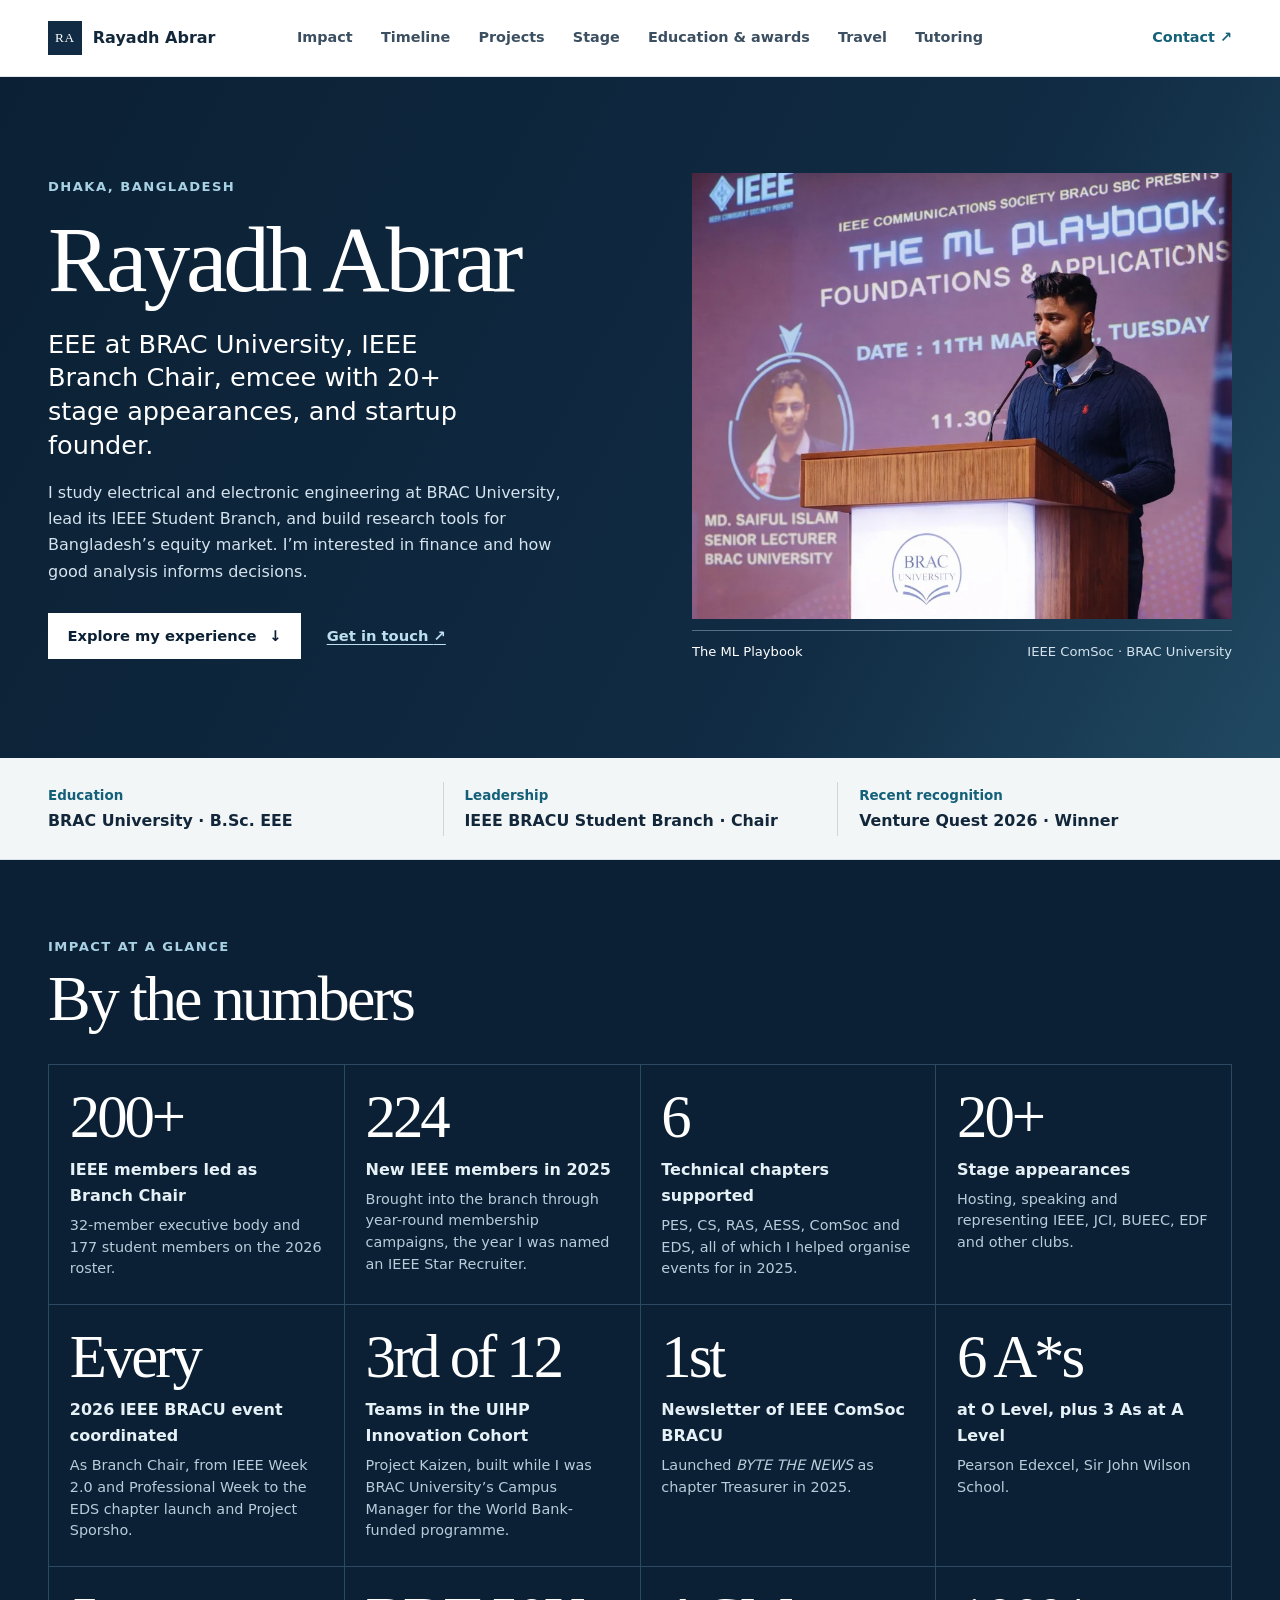
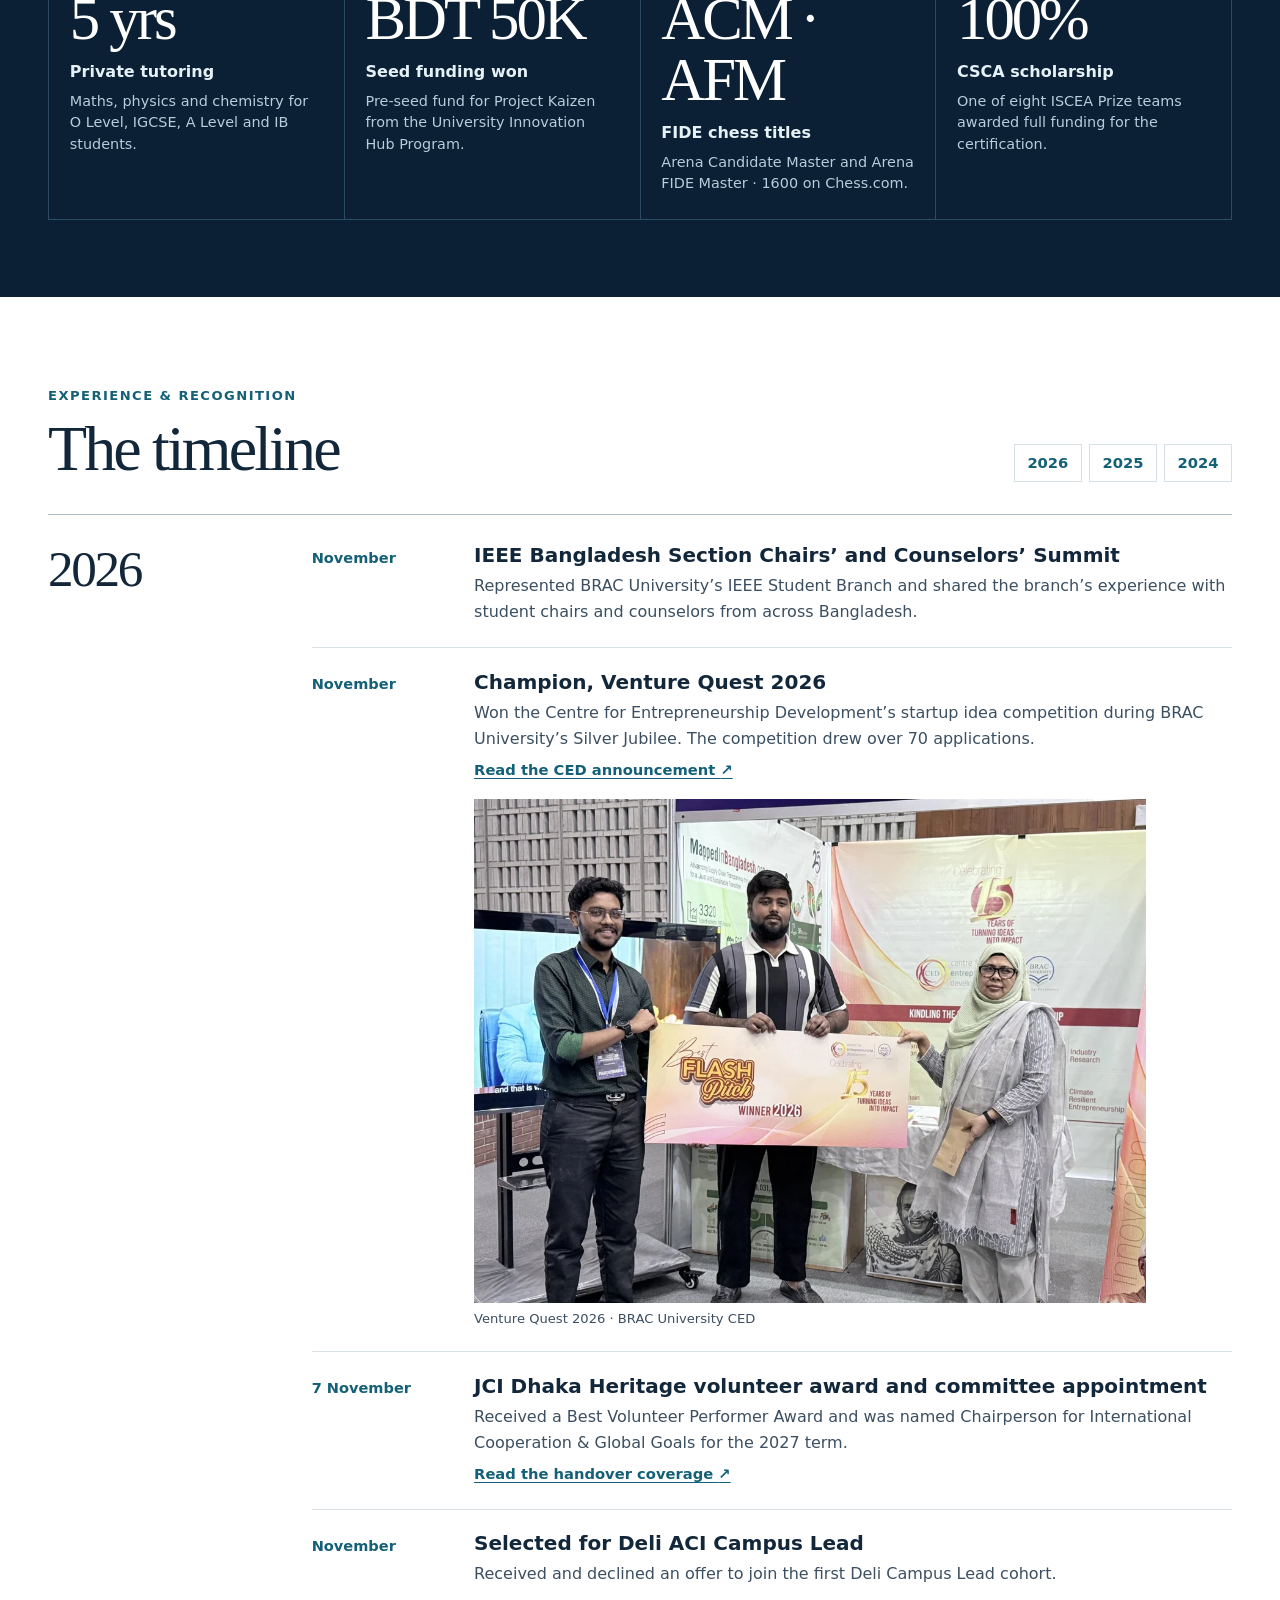
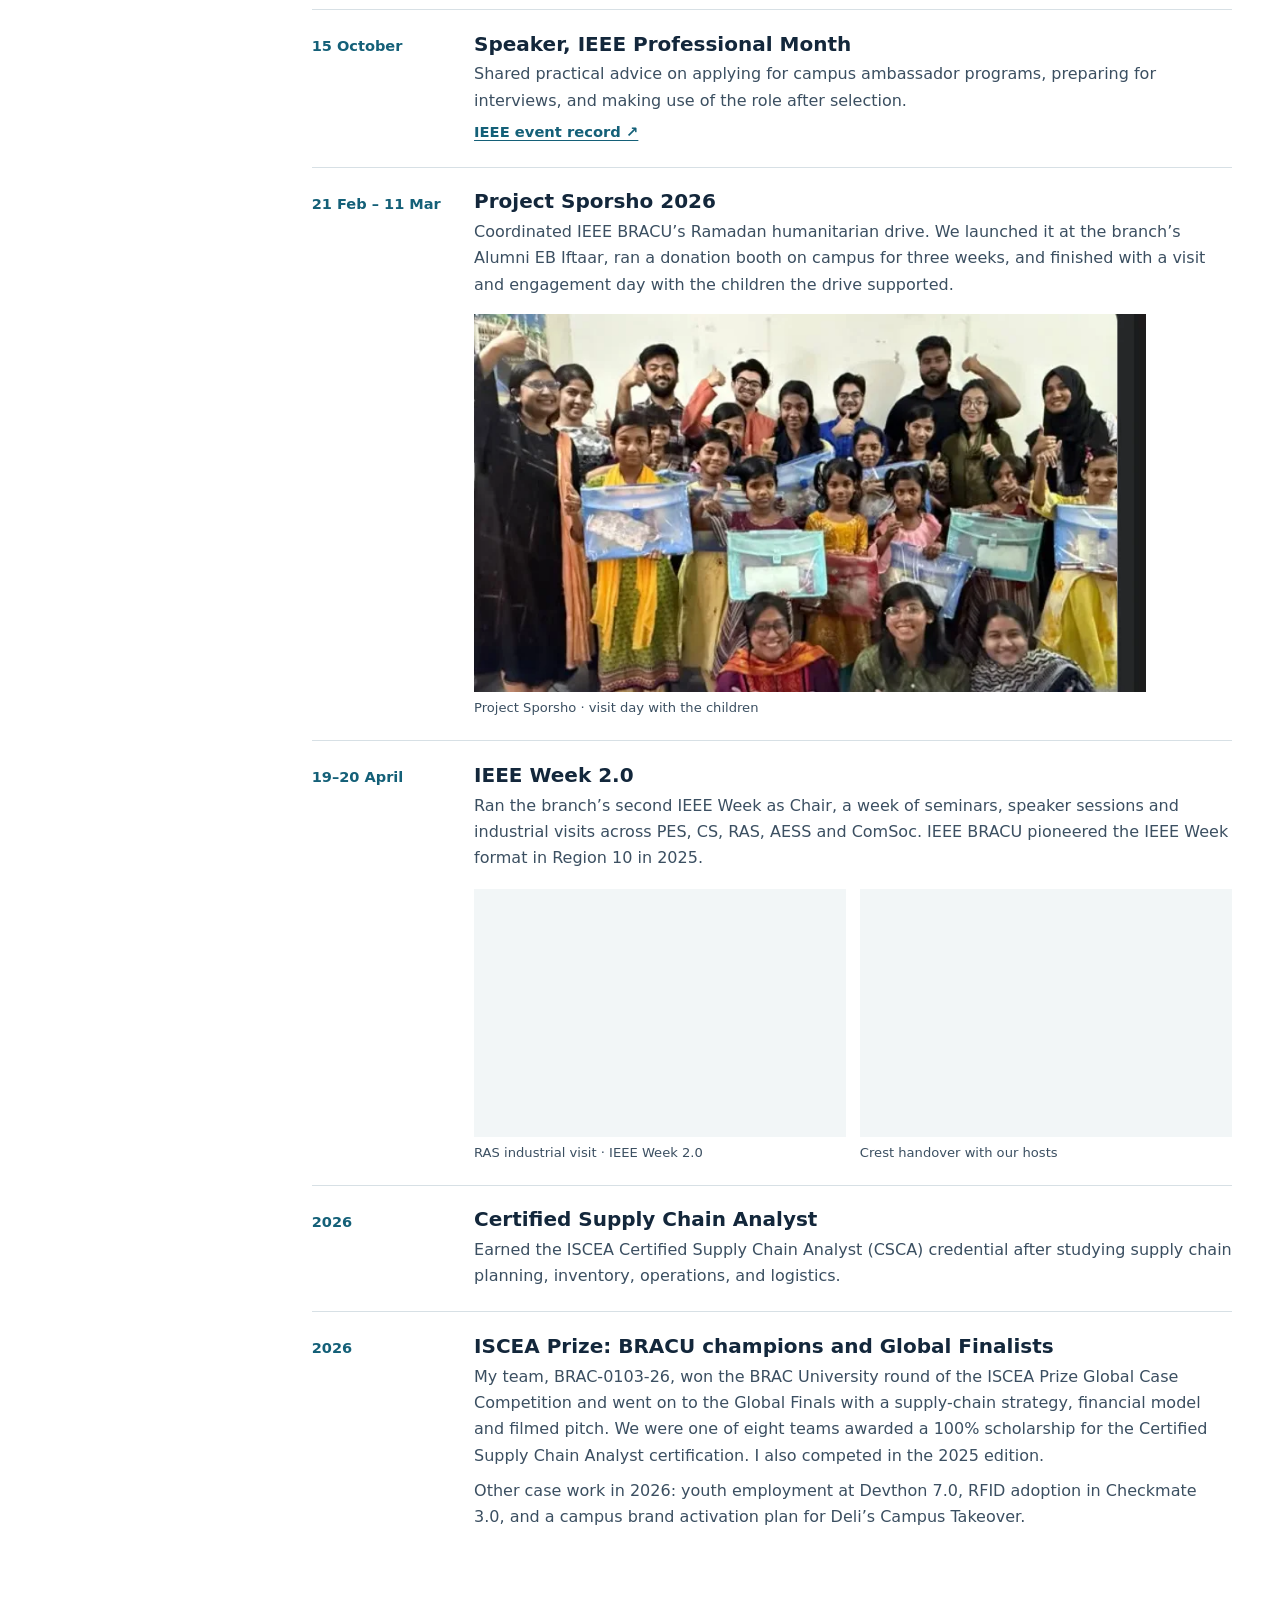
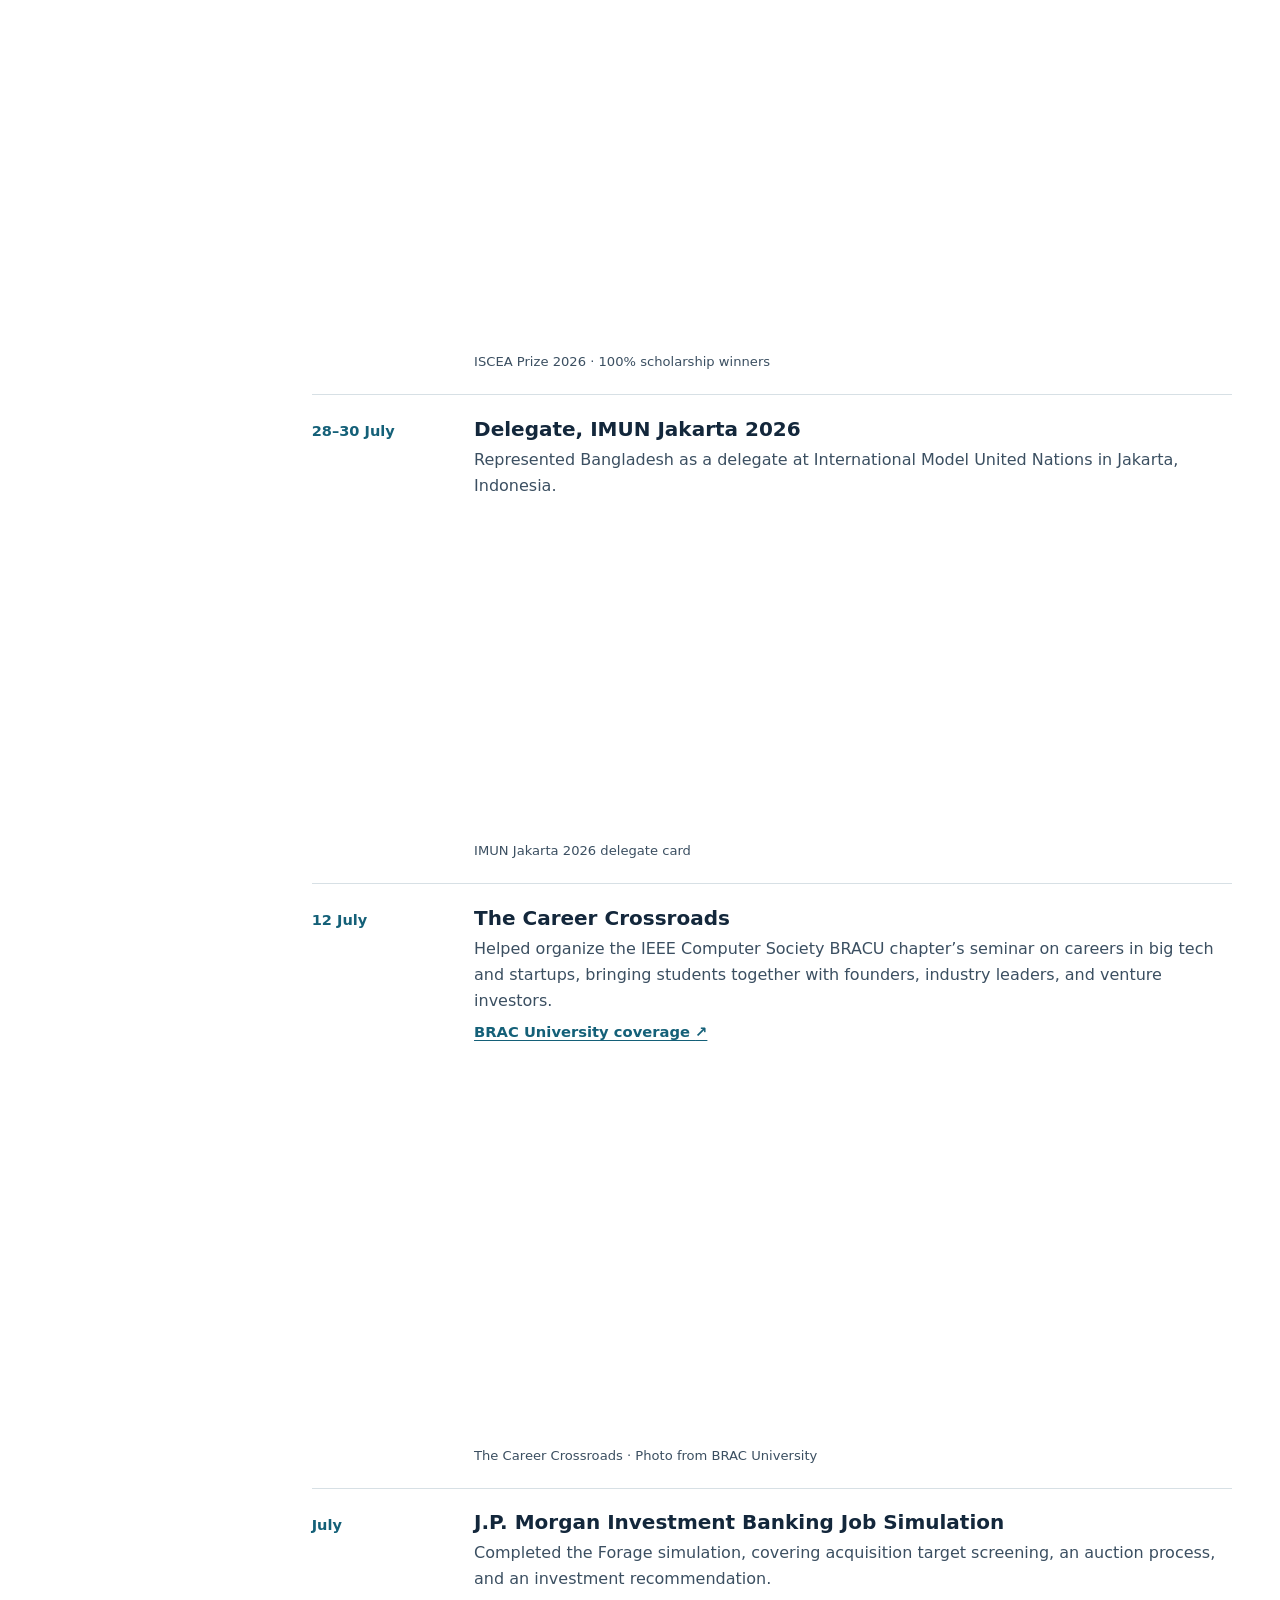
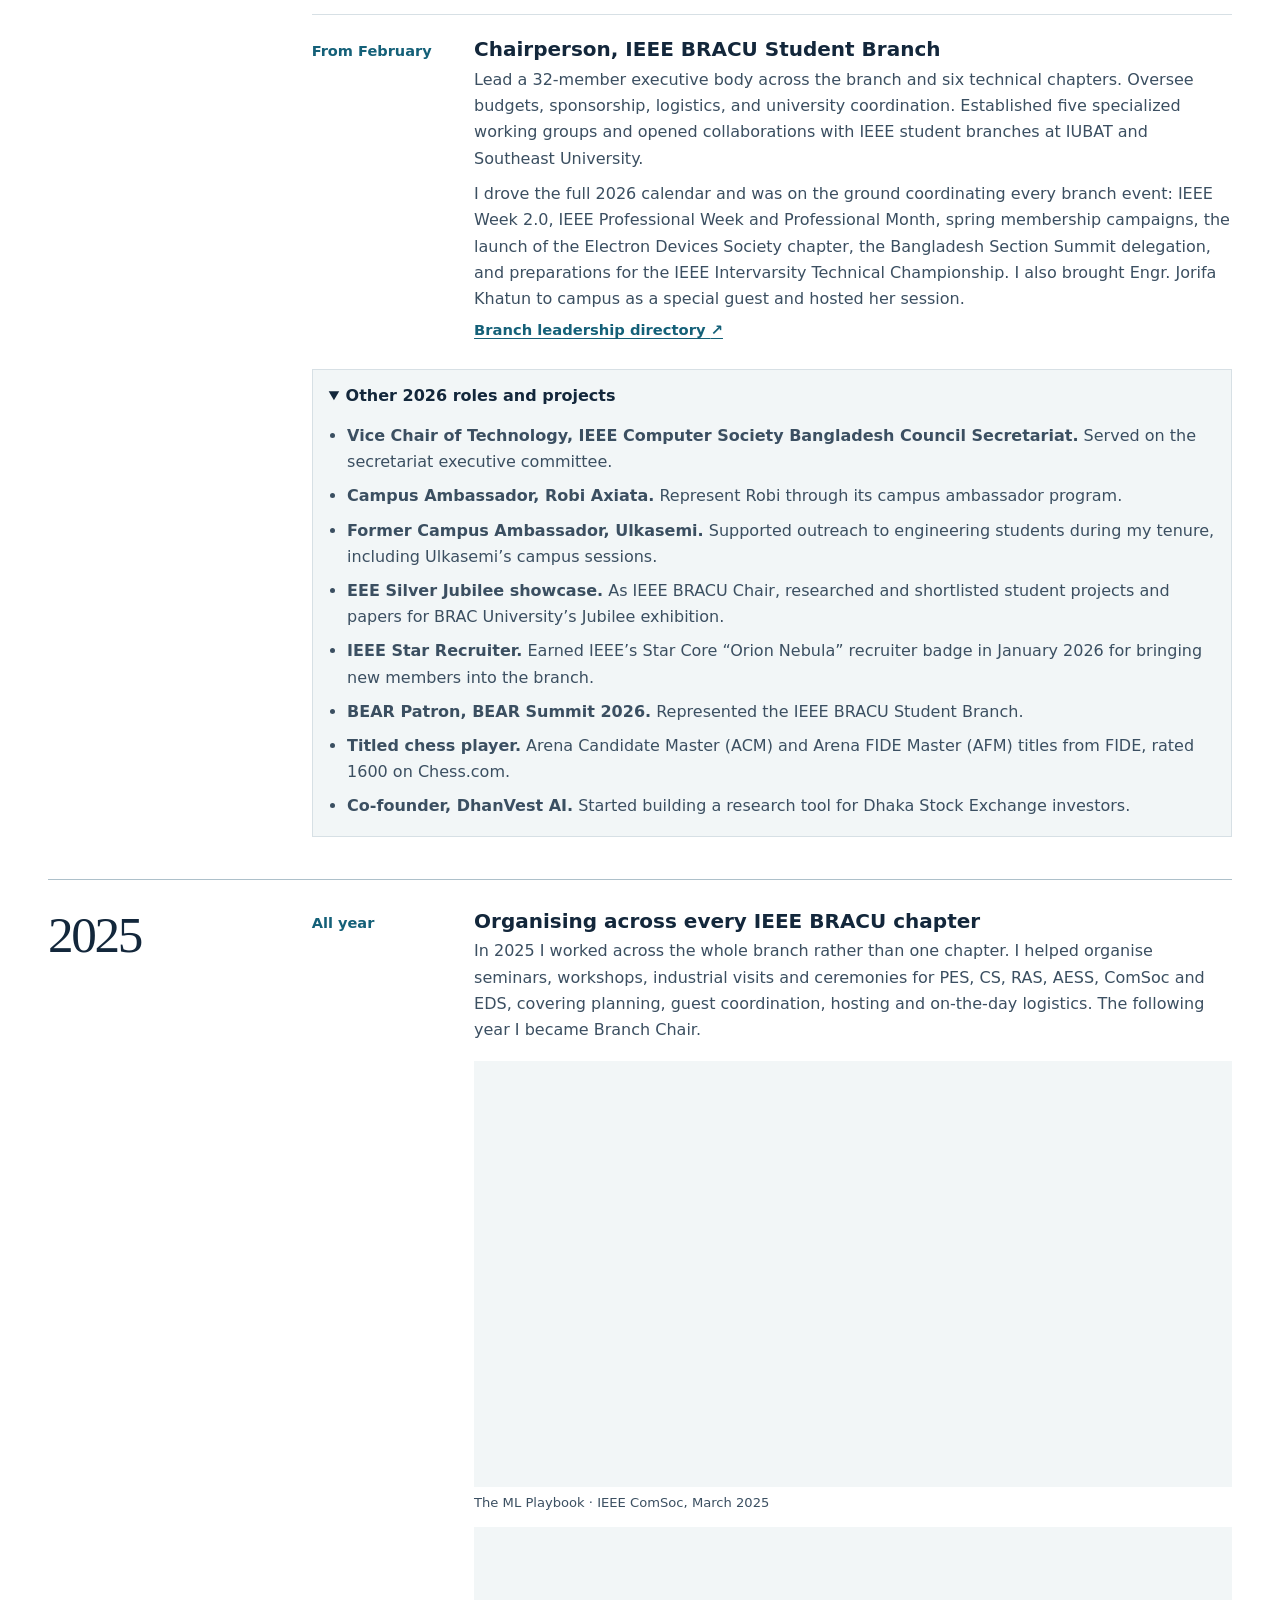
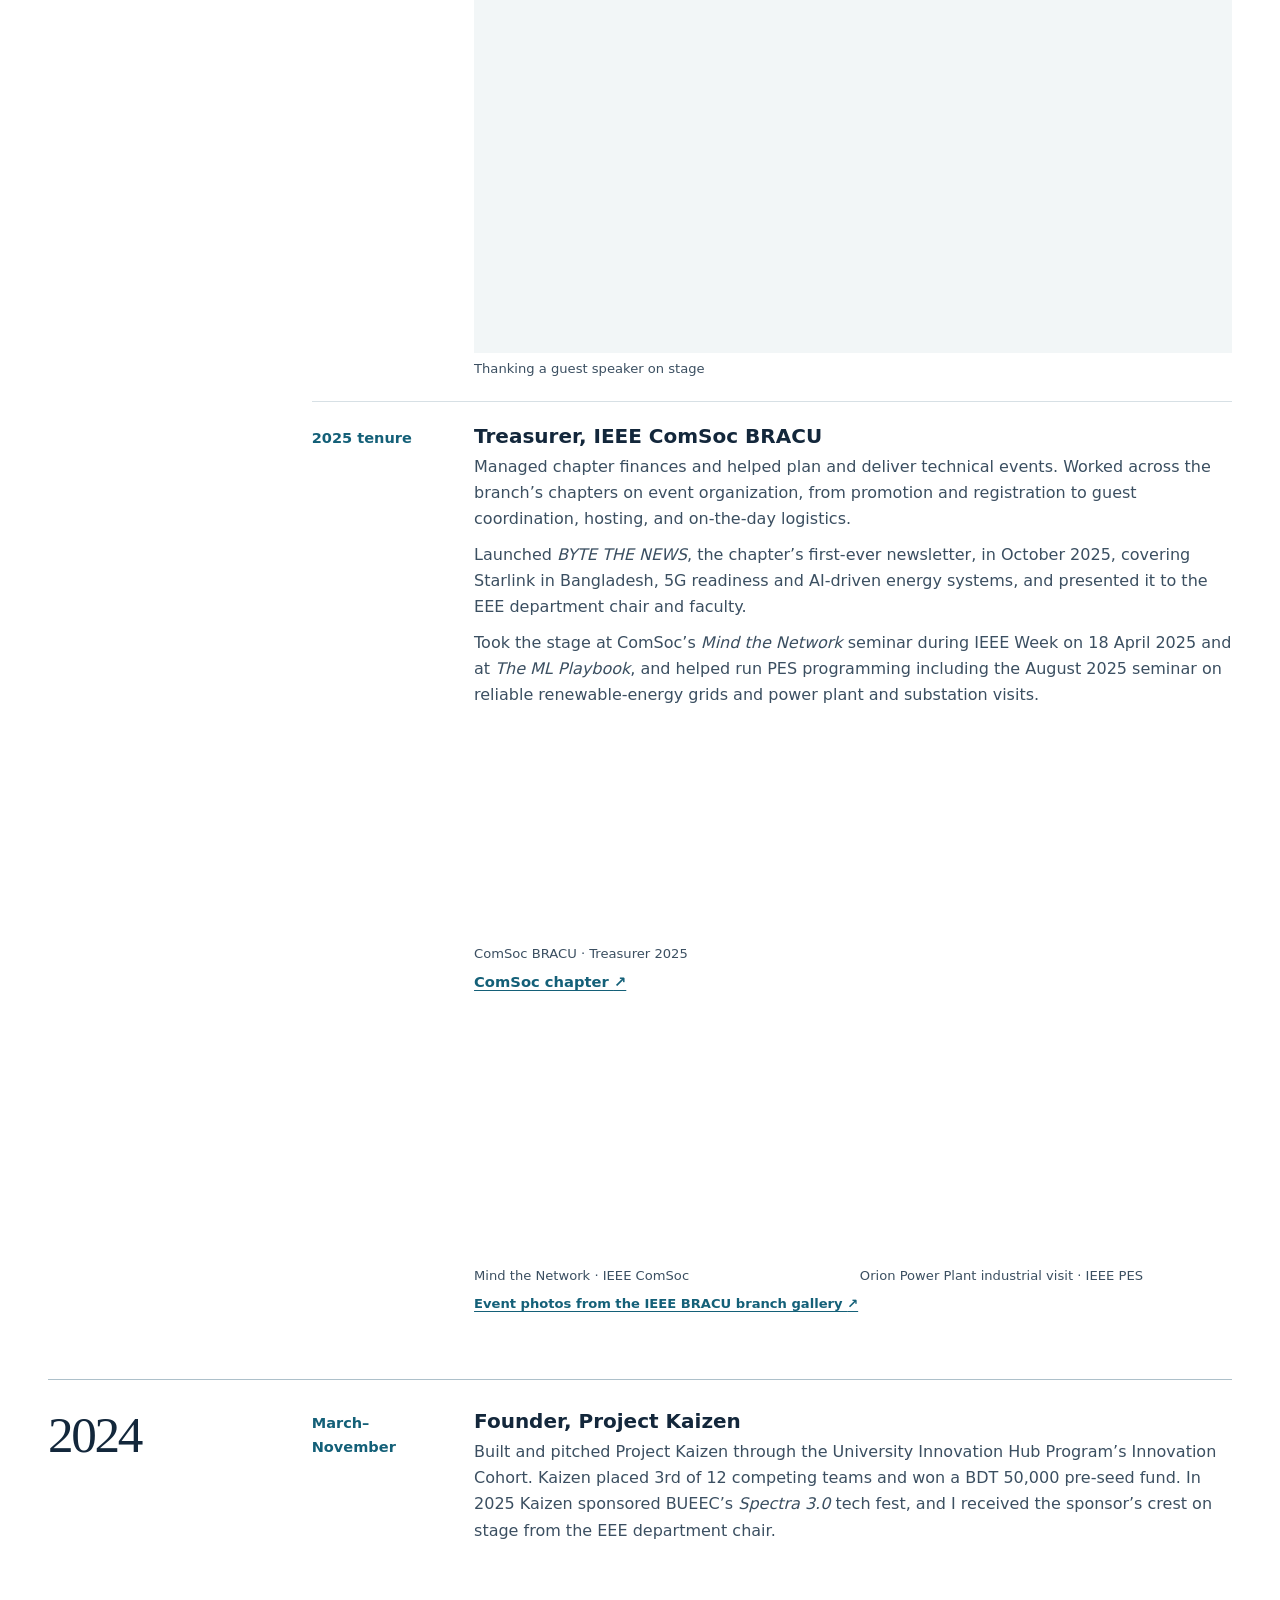
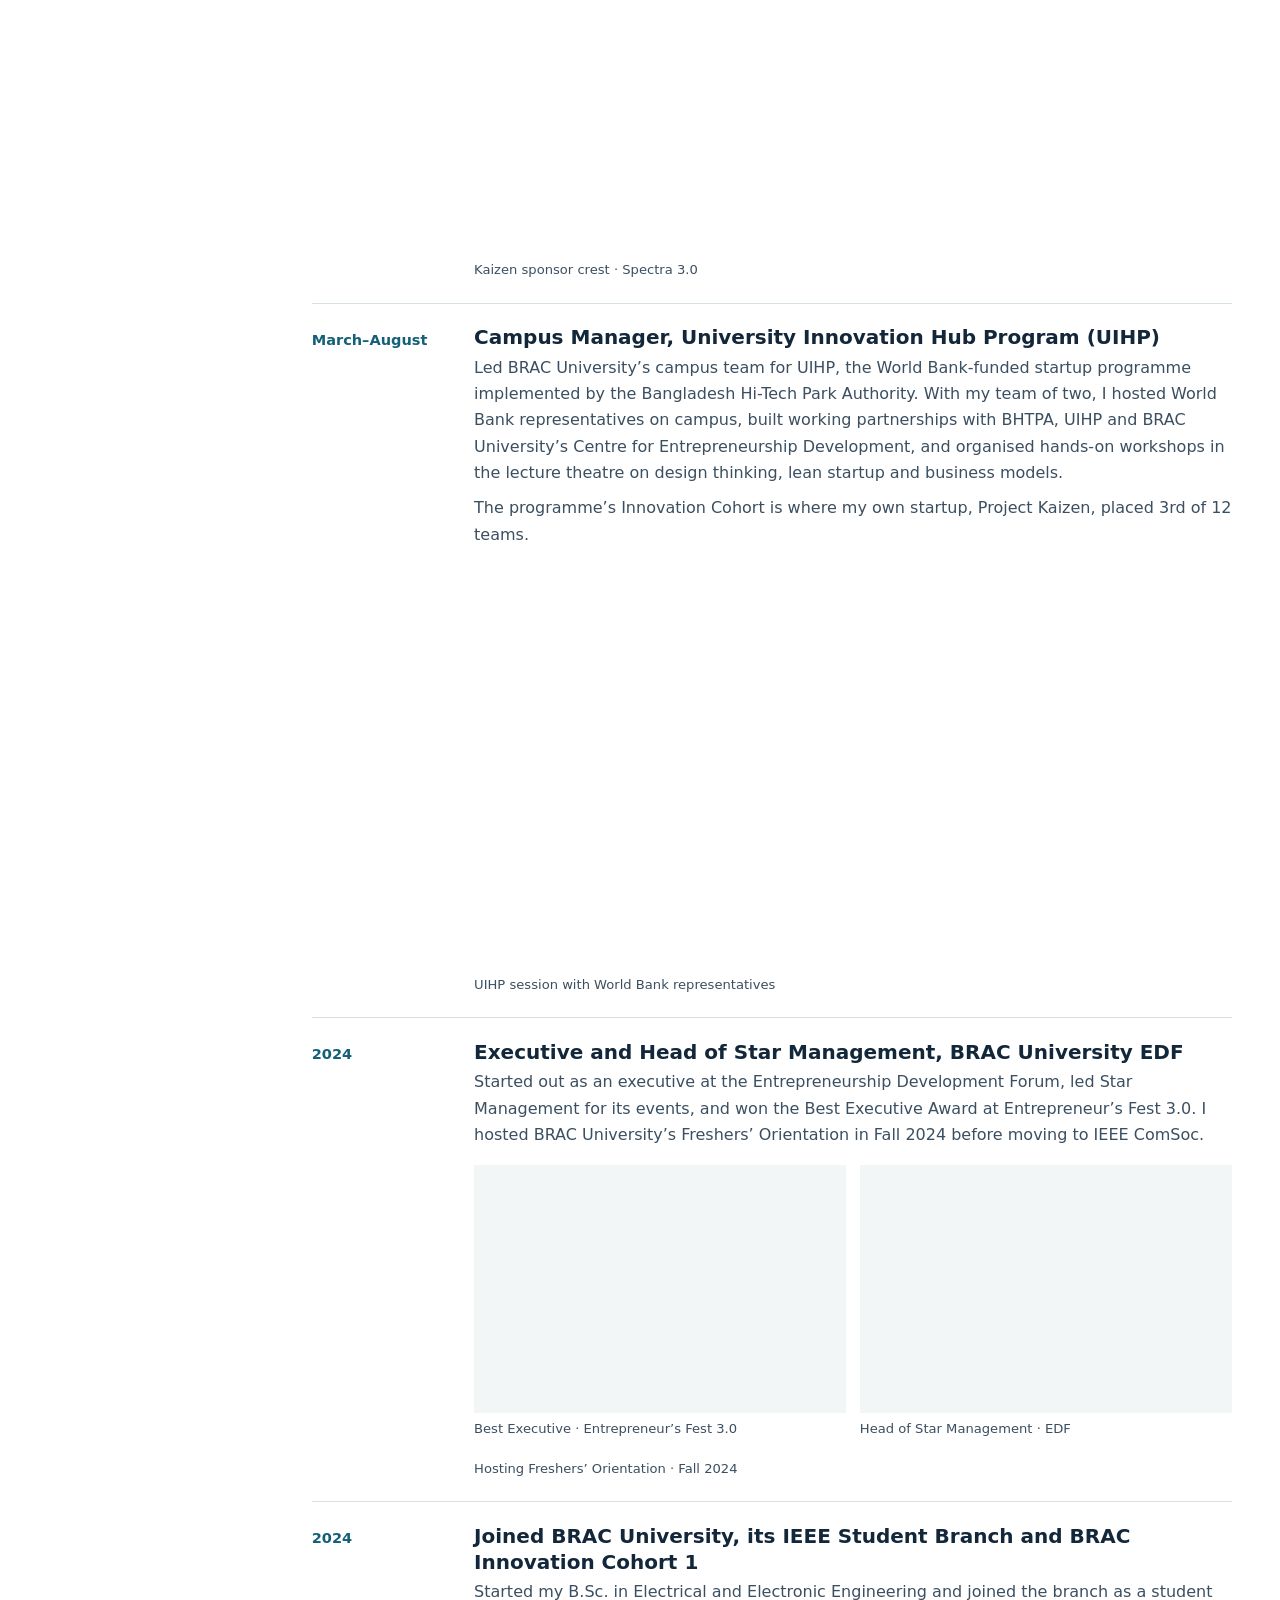
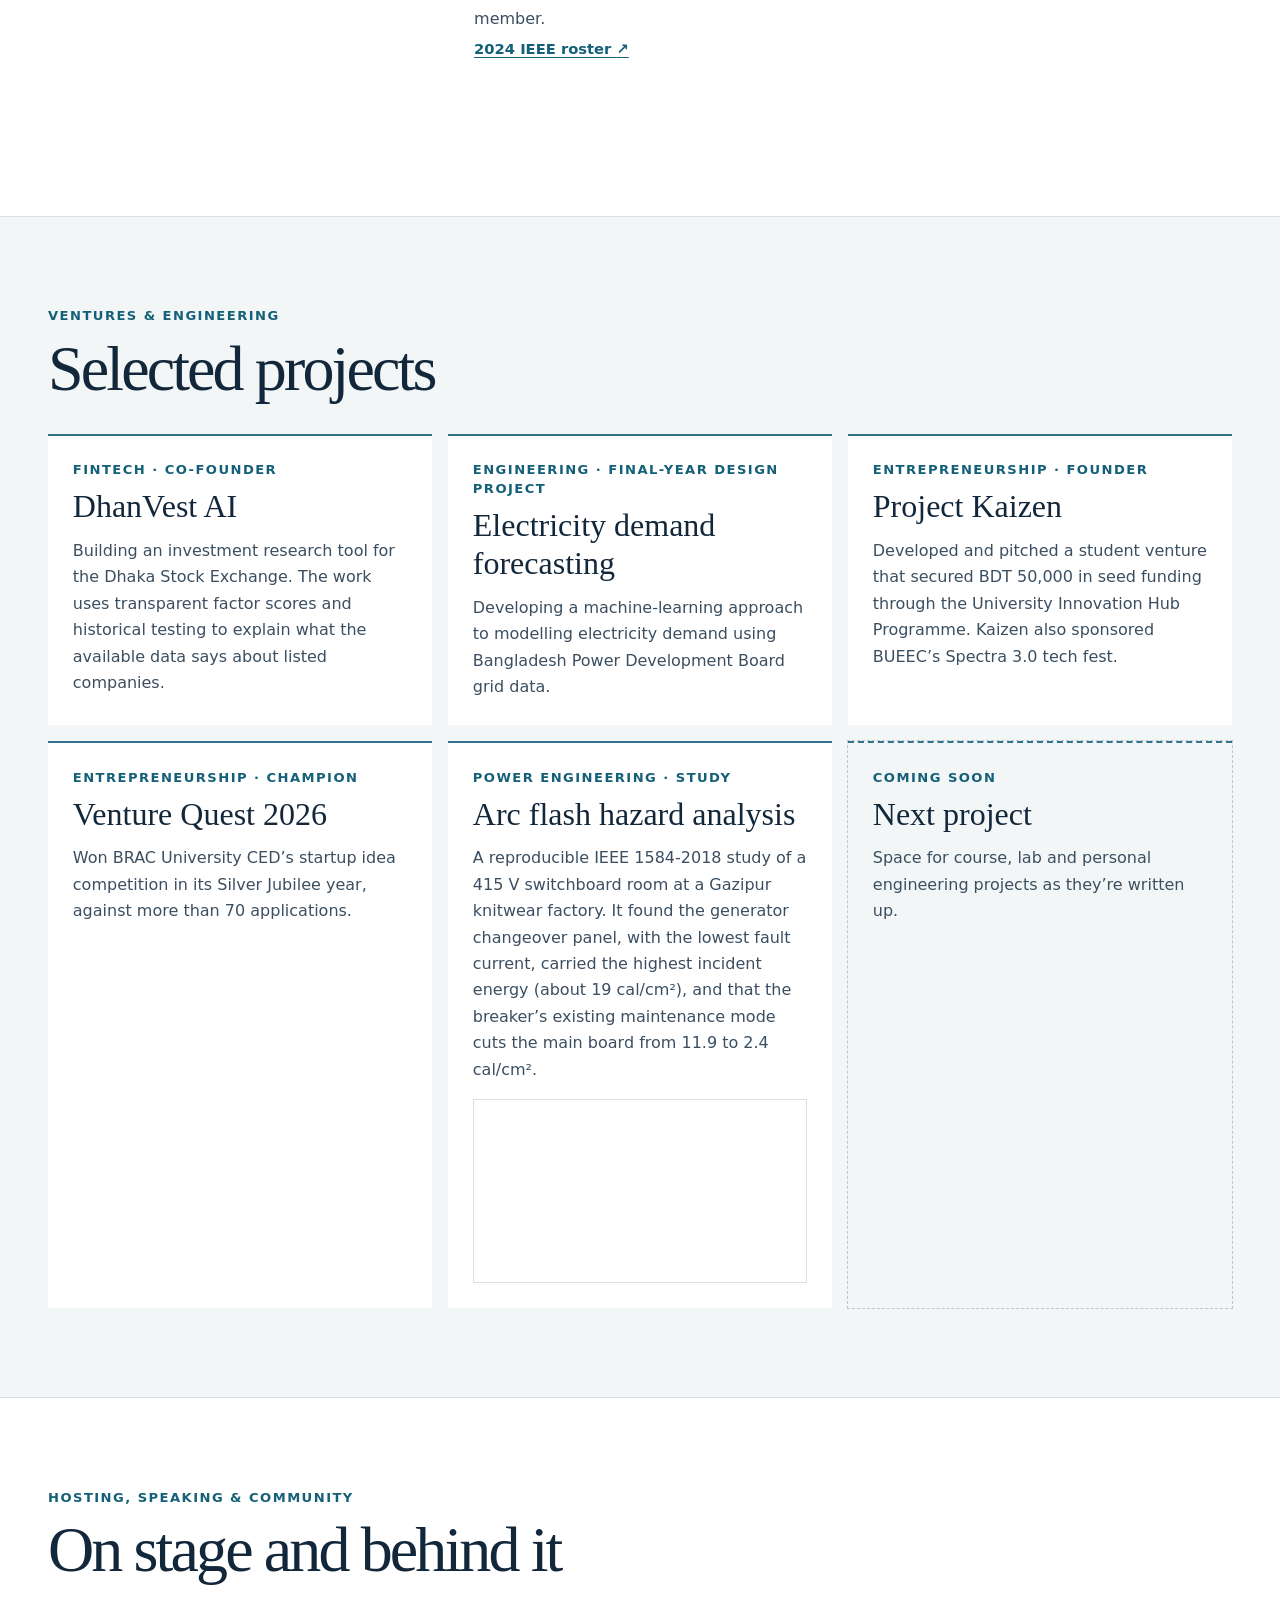
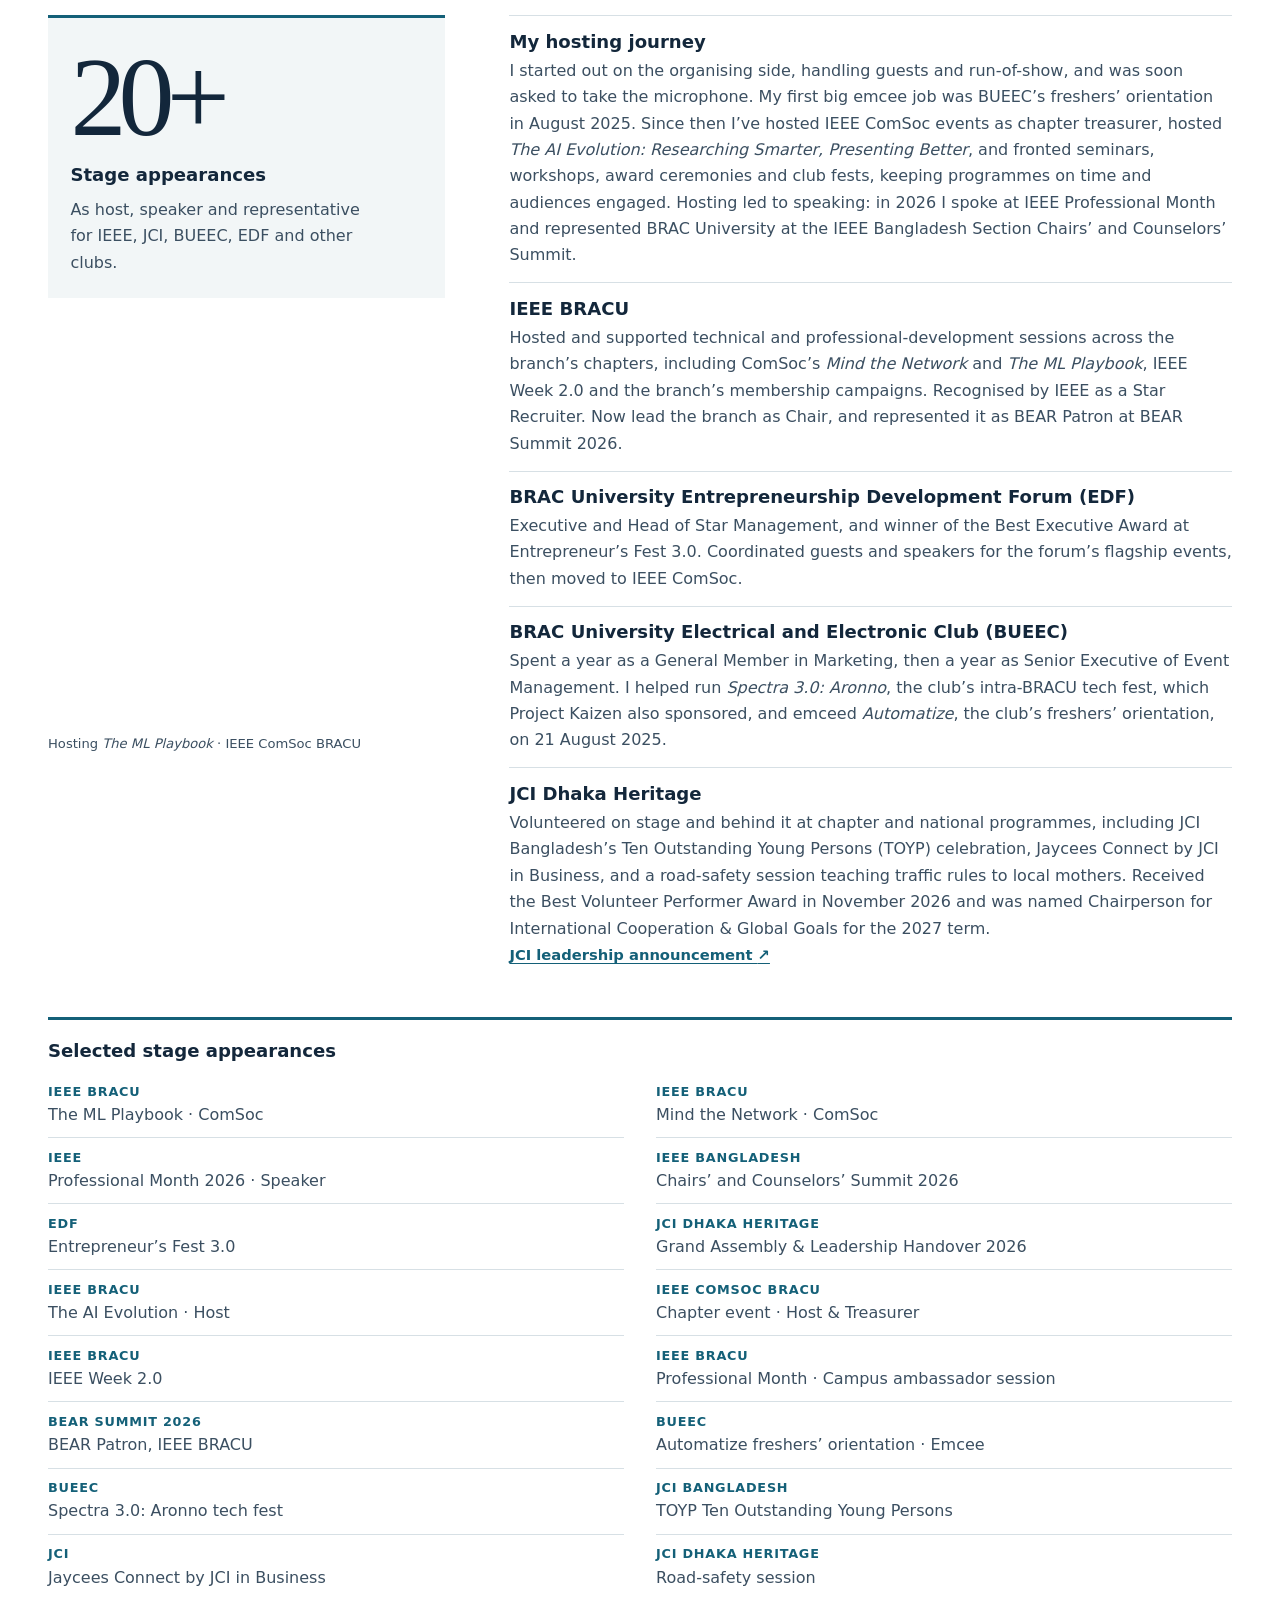
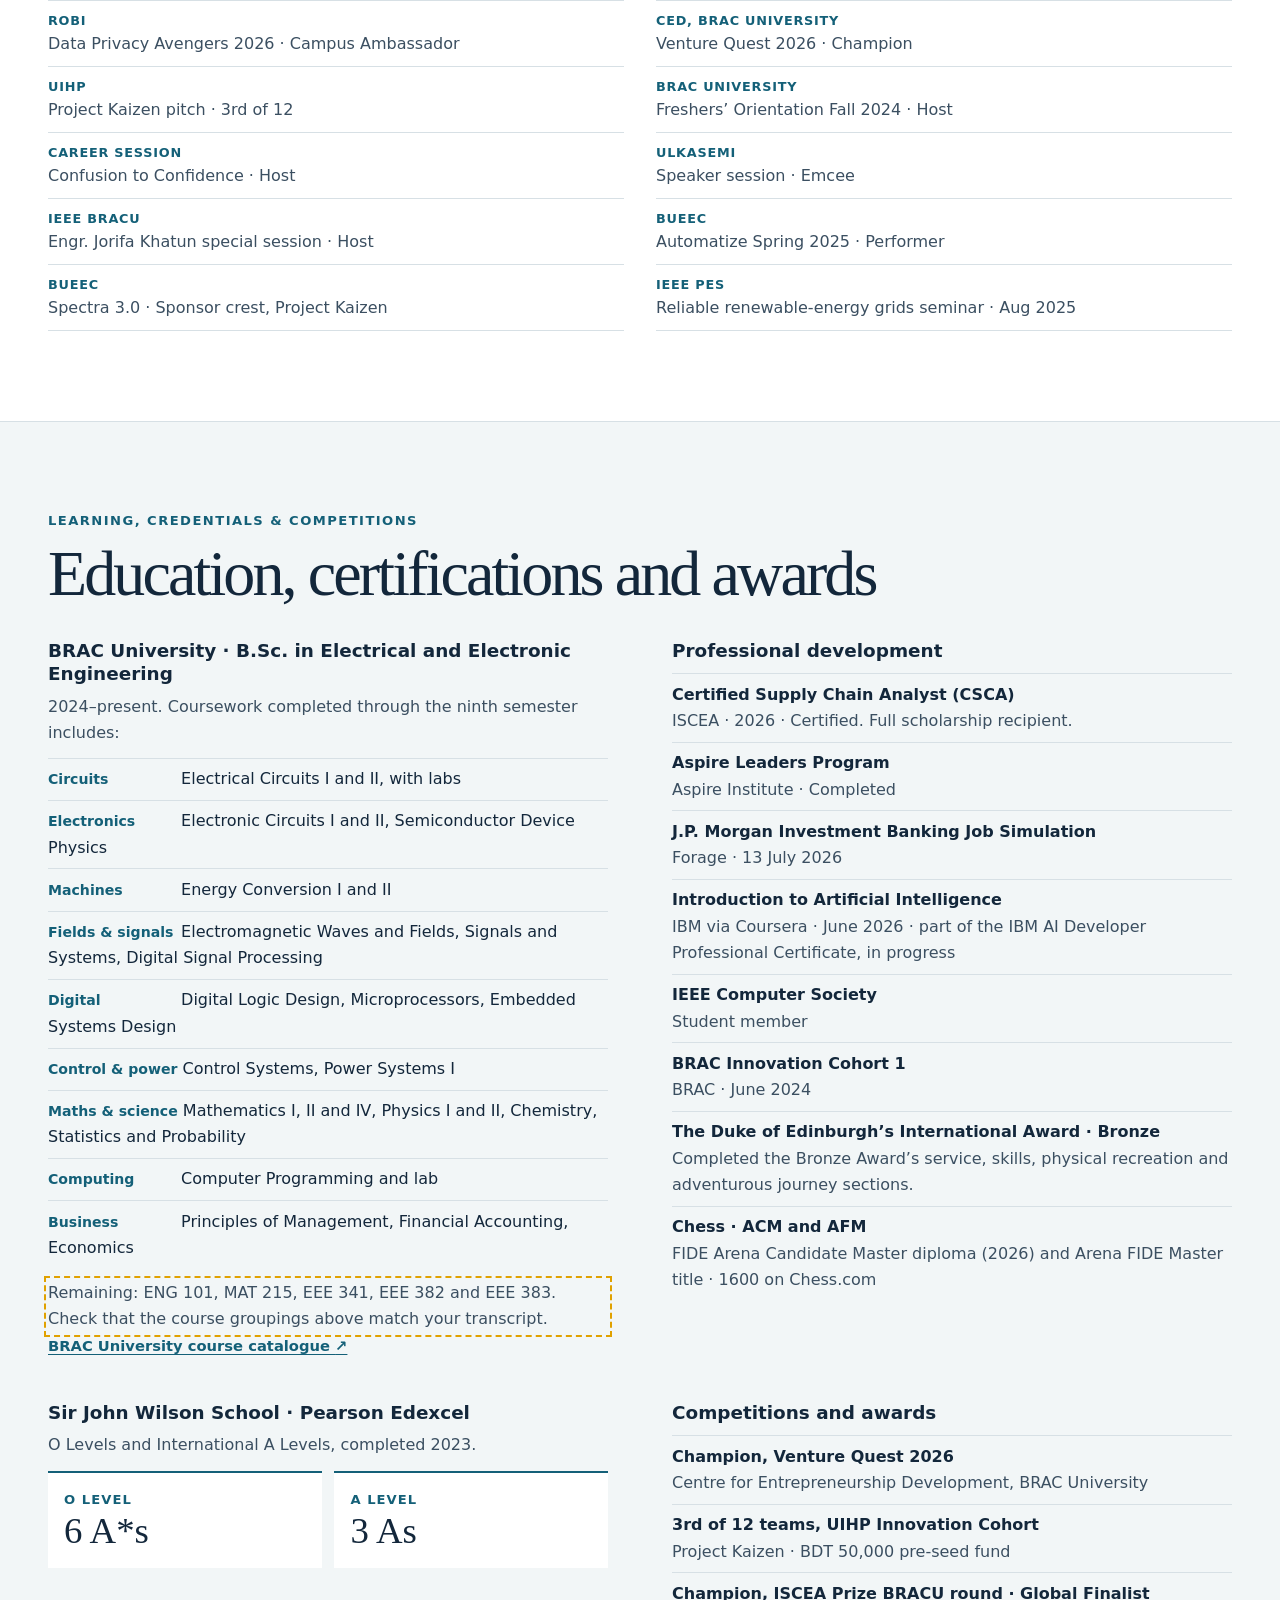
==== index.html @ 912c9817 "Add UIHP, Kaizen, EDF, ComSoc treasurer, Sporsho, hosting, music and sport Co-Authored-By: Claude Op" ====
<!doctype html>
<html lang="en">
<head>
  <meta charset="utf-8">
  <meta http-equiv="Content-Security-Policy" content="default-src 'none'; base-uri 'none'; style-src 'self'; img-src 'self'; form-action 'none'">
  <meta name="referrer" content="no-referrer">
  <meta name="viewport" content="width=device-width, initial-scale=1">
  <title>Rayadh Abrar | IEEE BRACU Chair, Engineering &amp; Fintech</title>
  <meta name="description" content="Rayadh Abrar's professional profile and activity timeline. IEEE BRAC University Student Branch, DhanVest AI, campus leadership, public speaking and tutoring.">
  <meta property="og:type" content="website">
  <meta property="og:title" content="Rayadh Abrar | Leadership, Ventures &amp; Engineering">
  <meta property="og:description" content="Engineering at BRAC University, student leadership, and ventures in Bangladesh.">
  <meta property="og:image" content="https://rayadh-abrar1.github.io/rayadhabrar/assets/rayadh-abrar.webp">
  <meta property="og:url" content="https://rayadh-abrar1.github.io/rayadhabrar/">
  <link rel="canonical" href="https://rayadh-abrar1.github.io/rayadhabrar/">
  <link rel="icon" href="assets/monogram.svg" type="image/svg+xml">
  <link rel="stylesheet" href="style.css">
</head>
<body itemscope itemtype="https://schema.org/ProfilePage">
  <a class="skip" href="#main">Skip to content</a>
  <header class="site-header">
    <div class="wrap header-layout">
      <a class="brand" href="./"><span class="monogram" aria-hidden="true">RA</span><span>Rayadh Abrar</span></a>
      <nav aria-label="Main navigation">
        <a href="#numbers">Impact</a>
        <a href="#experience">Timeline</a>
        <a href="#research">Projects</a>
        <a href="#speaking">Stage</a>
        <a href="#education">Education &amp; awards</a>
        <a href="#travel">Travel</a>
        <a href="tuitions.html">Tutoring</a>
      </nav>
      <a class="header-contact" href="#contact">Contact <span aria-hidden="true">↗</span></a>
    </div>
  </header>

  <main id="main">
    <section class="hero" id="about" aria-labelledby="profile-title" itemprop="mainEntity" itemscope itemtype="https://schema.org/Person">
      <link itemprop="url" href="https://rayadh-abrar1.github.io/rayadhabrar/">
      <link itemprop="sameAs" href="https://github.com/rayadh-abrar1">
      <link itemprop="sameAs" href="https://www.facebook.com/rayadh.abrar">
      <link itemprop="sameAs" href="https://www.instagram.com/rayadh_abrar/">
      <div class="wrap hero-layout">
        <div class="hero-copy">
          <p class="eyebrow hero-location">Dhaka, Bangladesh</p>
          <h1 id="profile-title" itemprop="name">Rayadh Abrar</h1>
          <p class="hero-subtitle">EEE at BRAC University, IEEE Branch Chair, emcee with 20+ stage appearances, and startup founder.</p>
          <p class="hero-bio" itemprop="description">I study electrical and electronic engineering at BRAC University, lead its IEEE Student Branch, and build research tools for Bangladesh’s equity market. I’m interested in finance and how good analysis informs decisions.</p>
          <div class="actions">
            <a class="button button-light" href="#experience">Explore my experience <span aria-hidden="true">↓</span></a>
            <a class="text-link on-dark" href="mailto:rayadhabrar@g.bracu.ac.bd">Get in touch <span aria-hidden="true">↗</span></a>
          </div>
        </div>
        <figure class="hero-figure">
          <img src="assets/rayadh-abrar.webp" width="1100" height="733" alt="Rayadh Abrar speaking at a BRAC University IEEE Communications Society event" fetchpriority="high" itemprop="image">
          <figcaption><span>The ML Playbook</span><span>IEEE ComSoc · BRAC University</span></figcaption>
        </figure>
      </div>
    </section>

    <div class="profile-strip">
      <div class="wrap profile-facts">
        <div><span>Education</span><strong>BRAC University · B.Sc. EEE</strong></div>
        <div><span>Leadership</span><strong>IEEE BRACU Student Branch · Chair</strong></div>
        <div><span>Recent recognition</span><strong>Venture Quest 2026 · Winner</strong></div>
      </div>
    </div>

    <section class="stats-section" id="numbers" aria-labelledby="numbers-title">
      <div class="wrap">
        <div class="section-heading"><div><p class="eyebrow">Impact at a glance</p><h2 id="numbers-title">By the numbers</h2></div></div>
        <ul class="stat-grid">
          <li><strong>200+</strong><span>IEEE members led as Branch Chair</span><p>32-member executive body and 177 student members on the 2026 roster.</p></li>
          <li><strong>224</strong><span>New IEEE members in 2025</span><p>Brought into the branch through year-round membership campaigns, the year I was named an IEEE Star Recruiter.</p></li>
          <li><strong>6</strong><span>Technical chapters supported</span><p>PES, CS, RAS, AESS, ComSoc and EDS, all of which I helped organise events for in 2025.</p></li>
          <li><strong>20+</strong><span>Stage appearances</span><p>Hosting, speaking and representing IEEE, JCI, BUEEC, EDF and other clubs.</p></li>
          <li><strong>Every</strong><span>2026 IEEE BRACU event coordinated</span><p>As Branch Chair, from IEEE Week 2.0 and Professional Week to the EDS chapter launch and Project Sporsho.</p></li>
          <li><strong>3rd of 12</strong><span>Teams in the UIHP Innovation Cohort</span><p>Project Kaizen, built while I was BRAC University’s Campus Manager for the World Bank-funded programme.</p></li>
          <li><strong>1st</strong><span>Newsletter of IEEE ComSoc BRACU</span><p>Launched <em>BYTE THE NEWS</em> as chapter Treasurer in 2025.</p></li>
          <li><strong>6 A*s</strong><span>at O Level, plus 3 As at A Level</span><p>Pearson Edexcel, Sir John Wilson School.</p></li>
          <li><strong>5 yrs</strong><span>Private tutoring</span><p>Maths, physics and chemistry for O Level, IGCSE, A Level and IB students.</p></li>
          <li><strong>BDT 50K</strong><span>Seed funding won</span><p>Pre-seed fund for Project Kaizen from the University Innovation Hub Program.</p></li>
          <li><strong>ACM · AFM</strong><span>FIDE chess titles</span><p>Arena Candidate Master and Arena FIDE Master · 1600 on Chess.com.</p></li>
          <li><strong>100%</strong><span>CSCA scholarship</span><p>One of eight ISCEA Prize teams awarded full funding for the certification.</p></li>
        </ul>
      </div>
    </section>

    <section class="section wrap" id="experience" aria-labelledby="timeline-title">
      <div class="section-heading">
        <div><p class="eyebrow">Experience &amp; recognition</p><h2 id="timeline-title">The timeline</h2></div>
        <nav class="year-nav" aria-label="Jump to a year"><a href="#year-2026">2026</a><a href="#year-2025">2025</a><a href="#year-2024">2024</a></nav>
      </div>
      <section class="year" id="year-2026" aria-labelledby="label-2026">
        <h3 class="year-label" id="label-2026">2026</h3>
        <div class="entries">
          <article class="entry">
            <p class="date"><time datetime="2026-11">November</time></p>
            <div>
              <h4>IEEE Bangladesh Section Chairs’ and Counselors’ Summit</h4>
              <p>Represented BRAC University’s IEEE Student Branch and shared the branch’s experience with student chairs and counselors from across Bangladesh.</p>
            </div>
          </article>
          <article class="entry">
            <p class="date"><time datetime="2026-11">November</time></p>
            <div>
              <h4>Champion, Venture Quest 2026</h4>
              <p>Won the Centre for Entrepreneurship Development’s startup idea competition during BRAC University’s Silver Jubilee. The competition drew over 70 applications.</p>
              <a class="text-link" href="https://bd.linkedin.com/in/alarnish#:~:text=Venture%20Quest%202026">Read the CED announcement <span aria-hidden="true">↗</span></a>
              <figure class="event-photo"><img src="assets/venture-quest.webp" width="1100" height="825" loading="lazy" alt="Venture Quest 2026 at BRAC University"><figcaption>Venture Quest 2026 · BRAC University CED</figcaption></figure>
            </div>
          </article>
          <article class="entry">
            <p class="date"><time datetime="2026-11-07">7 November</time></p>
            <div>
              <h4>JCI Dhaka Heritage volunteer award and committee appointment</h4>
              <p>Received a Best Volunteer Performer Award and was named Chairperson for International Cooperation &amp; Global Goals for the 2027 term.</p>
              <a class="text-link" href="https://desimediapoint.com/public/article/1066/jci-dhaka-heritage-holds-grand-assembly-and-leadership-chain-handover-ceremony-2026-1795687017">Read the handover coverage <span aria-hidden="true">↗</span></a>
            </div>
          </article>
          <article class="entry">
            <p class="date"><time datetime="2026-11">November</time></p>
            <div>
              <h4>Selected for Deli ACI Campus Lead</h4>
              <p>Received and declined an offer to join the first Deli Campus Lead cohort.</p>
            </div>
          </article>
          <article class="entry">
            <p class="date"><time datetime="2026-10-15">15 October</time></p>
            <div>
              <h4>Speaker, IEEE Professional Month</h4>
              <p>Shared practical advice on applying for campus ambassador programs, preparing for interviews, and making use of the role after selection.</p>
              <a class="text-link" href="https://events.vtools.ieee.org/m/587603">IEEE event record <span aria-hidden="true">↗</span></a>
            </div>
          </article>
          <article class="entry">
            <p class="date"><time datetime="2026-02-21">21 Feb – 11 Mar</time></p>
            <div>
              <h4>Project Sporsho 2026</h4>
              <p>Coordinated IEEE BRACU’s Ramadan humanitarian drive. We launched it at the branch’s Alumni EB Iftaar, ran a donation booth on campus for three weeks, and finished with a visit and engagement day with the children the drive supported.</p>
              <figure class="event-photo"><img src="assets/project-sporsho.webp" width="744" height="419" loading="lazy" alt="IEEE BRACU volunteers with children holding Project Sporsho gift packs"><figcaption>Project Sporsho · visit day with the children</figcaption></figure>
            </div>
          </article>
          <article class="entry">
            <p class="date"><time datetime="2026-04-19">19–20 April</time></p>
            <div>
              <h4>IEEE Week 2.0</h4>
              <p>Ran the branch’s second IEEE Week as Chair, a week of seminars, speaker sessions and industrial visits across PES, CS, RAS, AESS and ComSoc. IEEE BRACU pioneered the IEEE Week format in Region 10 in 2025.</p>
              <div class="photo-grid">
                <figure><img src="assets/ieee-week-ras-visit.webp" width="1100" height="824" loading="lazy" alt="IEEE RAS BRACU group at the IEEE Week 2.0 industrial visit"><figcaption>RAS industrial visit · IEEE Week 2.0</figcaption></figure>
                <figure><img src="assets/ieee-week-ras-crest.webp" width="1100" height="735" loading="lazy" alt="Crest handover with the host company during the IEEE Week 2.0 visit"><figcaption>Crest handover with our hosts</figcaption></figure>
              </div>
            </div>
          </article>
          <article class="entry">
            <p class="date">2026</p>
            <div>
              <h4>Certified Supply Chain Analyst</h4>
              <p>Earned the ISCEA Certified Supply Chain Analyst (CSCA) credential after studying supply chain planning, inventory, operations, and logistics.</p>
            </div>
          </article>
          <article class="entry">
            <p class="date">2026</p>
            <div>
              <h4>ISCEA Prize: BRACU champions and Global Finalists</h4>
              <p>My team, BRAC-0103-26, won the BRAC University round of the ISCEA Prize Global Case Competition and went on to the Global Finals with a supply-chain strategy, financial model and filmed pitch. We were one of eight teams awarded a 100% scholarship for the Certified Supply Chain Analyst certification. I also competed in the 2025 edition.</p>
              <p>Other case work in 2026: youth employment at Devthon 7.0, RFID adoption in Checkmate 3.0, and a campus brand activation plan for Deli’s Campus Takeover.</p>
              <figure class="event-photo small"><img src="assets/iscea-scholarship-winners.webp" width="900" height="1124" loading="lazy" alt="ISCEA Prize 2026 scholarship winners poster showing team BRAC-0103-26"><figcaption>ISCEA Prize 2026 · 100% scholarship winners</figcaption></figure>
            </div>
          </article>
          <article class="entry">
            <p class="date"><time datetime="2026-07-28">28–30 July</time></p>
            <div>
              <h4>Delegate, IMUN Jakarta 2026</h4>
              <p>Represented Bangladesh as a delegate at International Model United Nations in Jakarta, Indonesia.</p>
              <figure class="event-photo small"><img src="assets/imun-jakarta-2026.webp" width="800" height="800" loading="lazy" alt="IMUN Jakarta 2026 delegate card featuring Rayadh Abrar at a podium"><figcaption>IMUN Jakarta 2026 delegate card</figcaption></figure>
            </div>
          </article>
          <article class="entry">
            <p class="date"><time datetime="2026-07-12">12 July</time></p>
            <div>
              <h4>The Career Crossroads</h4>
              <p>Helped organize the IEEE Computer Society BRACU chapter’s seminar on careers in big tech and startups, bringing students together with founders, industry leaders, and venture investors.</p>
              <a class="text-link" href="https://www.bracu.ac.bd/news/brac-university-ieee-society-hosts-seminar-careers-big-tech-and-ai-startups">BRAC University coverage <span aria-hidden="true">↗</span></a>
              <figure class="event-photo">
                <img src="assets/career-crossroads.webp" width="928" height="522" loading="lazy" alt="Speakers, organisers and attendees on stage at The Career Crossroads">
                <figcaption>The Career Crossroads · Photo from BRAC University</figcaption>
              </figure>
            </div>
          </article>
          <article class="entry">
            <p class="date">July</p>
            <div>
              <h4>J.P. Morgan Investment Banking Job Simulation</h4>
              <p>Completed the Forage simulation, covering acquisition target screening, an auction process, and an investment recommendation.</p>
            </div>
          </article>
          <article class="entry">
            <p class="date">From February</p>
            <div>
              <h4>Chairperson, IEEE BRACU Student Branch</h4>
              <p>Lead a 32-member executive body across the branch and six technical chapters. Oversee budgets, sponsorship, logistics, and university coordination. Established five specialized working groups and opened collaborations with IEEE student branches at IUBAT and Southeast University.</p>
              <p>I drove the full 2026 calendar and was on the ground coordinating every branch event: IEEE Week 2.0, IEEE Professional Week and Professional Month, spring membership campaigns, the launch of the Electron Devices Society chapter, the Bangladesh Section Summit delegation, and preparations for the IEEE Intervarsity Technical Championship. I also brought Engr. Jorifa Khatun to campus as a special guest and hosted her session.</p>
              <a class="text-link" href="https://ieeebracu.com/members">Branch leadership directory <span aria-hidden="true">↗</span></a>
            </div>
          </article>
          <details class="more-entries" open>
            <summary>Other 2026 roles and projects</summary>
            <ul class="role-list">
              <li><strong>Vice Chair of Technology, IEEE Computer Society Bangladesh Council Secretariat.</strong> Served on the secretariat executive committee.</li>
              <li><strong>Campus Ambassador, Robi Axiata.</strong> Represent Robi through its campus ambassador program.</li>
              <li><strong>Former Campus Ambassador, Ulkasemi.</strong> Supported outreach to engineering students during my tenure, including Ulkasemi’s campus sessions.</li>
              <li><strong>EEE Silver Jubilee showcase.</strong> As IEEE BRACU Chair, researched and shortlisted student projects and papers for BRAC University’s Jubilee exhibition.</li>
              <li><strong>IEEE Star Recruiter.</strong> Earned IEEE’s Star Core “Orion Nebula” recruiter badge in January 2026 for bringing new members into the branch.</li>
              <li><strong>BEAR Patron, BEAR Summit 2026.</strong> Represented the IEEE BRACU Student Branch.</li>
              <li><strong>Titled chess player.</strong> Arena Candidate Master (ACM) and Arena FIDE Master (AFM) titles from FIDE, rated 1600 on Chess.com.</li>
              <li><strong>Co-founder, DhanVest AI.</strong> Started building a research tool for Dhaka Stock Exchange investors.</li>
            </ul>
          </details>
        </div>
      </section>
      <section class="year" id="year-2025" aria-labelledby="label-2025">
        <h3 class="year-label" id="label-2025">2025</h3>
        <div class="entries">
          <article class="entry">
            <p class="date">All year</p>
            <div>
              <h4>Organising across every IEEE BRACU chapter</h4>
              <p>In 2025 I worked across the whole branch rather than one chapter. I helped organise seminars, workshops, industrial visits and ceremonies for PES, CS, RAS, AESS, ComSoc and EDS, covering planning, guest coordination, hosting and on-the-day logistics. The following year I became Branch Chair.</p>
              <div class="photo-grid">
                <figure class="wide"><img src="assets/ml-playbook-group.webp" width="1100" height="826" loading="lazy" alt="A full auditorium group photo at IEEE ComSoc BRACU's The ML Playbook"><figcaption>The ML Playbook · IEEE ComSoc, March 2025</figcaption></figure>
                <figure class="wide"><img src="assets/speaker-appreciation.webp" width="1100" height="826" loading="lazy" alt="Presenting a crest to a guest speaker at an IEEE BRACU session"><figcaption>Thanking a guest speaker on stage</figcaption></figure>
              </div>
            </div>
          </article>
          <article class="entry">
            <p class="date">2025 tenure</p>
            <div>
              <h4>Treasurer, IEEE ComSoc BRACU</h4>
              <p>Managed chapter finances and helped plan and deliver technical events. Worked across the branch’s chapters on event organization, from promotion and registration to guest coordination, hosting, and on-the-day logistics.</p>
              <p>Launched <em>BYTE THE NEWS</em>, the chapter’s first-ever newsletter, in October 2025, covering Starlink in Bangladesh, 5G readiness and AI-driven energy systems, and presented it to the EEE department chair and faculty.</p>
              <p>Took the stage at ComSoc’s <em>Mind the Network</em> seminar during IEEE Week on 18 April 2025 and at <em>The ML Playbook</em>, and helped run PES programming including the August 2025 seminar on reliable renewable-energy grids and power plant and substation visits.</p>
              <figure class="event-photo small"><img src="assets/comsoc-treasurer-2025.webp" width="808" height="539" loading="lazy" alt="IEEE ComSoc BRACU announcement card naming Rayadh Abrar as Treasurer 2025"><figcaption>ComSoc BRACU · Treasurer 2025</figcaption></figure>
              <a class="text-link" href="https://ieeebracu.com/chapters/comsoc">ComSoc chapter <span aria-hidden="true">↗</span></a>
              <div class="photo-pair">
                <figure>
                  <img src="assets/mind-the-network.webp" width="1100" height="1100" loading="lazy" alt="Speakers and organizers at the Mind the Network seminar">
                  <figcaption>Mind the Network · IEEE ComSoc</figcaption>
                </figure>
                <figure>
                  <img src="assets/orion-visit.webp" width="1080" height="772" loading="lazy" alt="IEEE PES BRACU chapter group at the Orion Power Plant industrial visit">
                  <figcaption>Orion Power Plant industrial visit · IEEE PES</figcaption>
                </figure>
              </div>
              <a class="text-link image-credit" href="https://ieeebracu.com/">Event photos from the IEEE BRACU branch gallery <span aria-hidden="true">↗</span></a>
            </div>
          </article>
        </div>
      </section>
      <section class="year" id="year-2024" aria-labelledby="label-2024">
        <h3 class="year-label" id="label-2024">2024</h3>
        <div class="entries">
          <article class="entry">
            <p class="date">March–November</p>
            <div>
              <h4>Founder, Project Kaizen</h4>
              <p>Built and pitched Project Kaizen through the University Innovation Hub Program’s Innovation Cohort. Kaizen placed 3rd of 12 competing teams and won a BDT 50,000 pre-seed fund. In 2025 Kaizen sponsored BUEEC’s <em>Spectra 3.0</em> tech fest, and I received the sponsor’s crest on stage from the EEE department chair.</p>
              <figure class="event-photo small"><img src="assets/kaizen-crest.webp" width="262" height="241" loading="lazy" alt="Receiving the Spectra 3.0 sponsor crest from the EEE department chair"><figcaption>Kaizen sponsor crest · Spectra 3.0</figcaption></figure>
            </div>
          </article>
          <article class="entry">
            <p class="date">March–August</p>
            <div>
              <h4>Campus Manager, University Innovation Hub Program (UIHP)</h4>
              <p>Led BRAC University’s campus team for UIHP, the World Bank-funded startup programme implemented by the Bangladesh Hi-Tech Park Authority. With my team of two, I hosted World Bank representatives on campus, built working partnerships with BHTPA, UIHP and BRAC University’s Centre for Entrepreneurship Development, and organised hands-on workshops in the lecture theatre on design thinking, lean startup and business models.</p>
              <p>The programme’s Innovation Cohort is where my own startup, Project Kaizen, placed 3rd of 12 teams.</p>
              <figure class="event-photo"><img src="assets/uihp-session.webp" width="729" height="439" loading="lazy" alt="Rayadh Abrar with a World Bank representative and speaking to students at a UIHP session"><figcaption>UIHP session with World Bank representatives</figcaption></figure>
            </div>
          </article>
          <article class="entry">
            <p class="date">2024</p>
            <div>
              <h4>Executive and Head of Star Management, BRAC University EDF</h4>
              <p>Started out as an executive at the Entrepreneurship Development Forum, led Star Management for its events, and won the Best Executive Award at Entrepreneur’s Fest 3.0. I hosted BRAC University’s Freshers’ Orientation in Fall 2024 before moving to IEEE ComSoc.</p>
              <div class="photo-grid">
                <figure><img src="assets/edf-best-executive.webp" width="803" height="359" loading="lazy" alt="Entrepreneur's Fest 3.0 Best Executive crest and executive card for Rayadh Abrar"><figcaption>Best Executive · Entrepreneur’s Fest 3.0</figcaption></figure>
                <figure><img src="assets/edf-star-management.webp" width="745" height="487" loading="lazy" alt="EDF organising body poster naming Rayadh Abrar Head of Star Management"><figcaption>Head of Star Management · EDF</figcaption></figure>
                <figure class="wide natural"><img src="assets/freshers-orientation-2024.webp" width="740" height="238" loading="lazy" alt="Freshers' Orientation Fall 2024 at BRAC University, including Rayadh hosting from the podium"><figcaption>Hosting Freshers’ Orientation · Fall 2024</figcaption></figure>
              </div>
            </div>
          </article>
          <article class="entry">
            <p class="date">2024</p>
            <div>
              <h4>Joined BRAC University, its IEEE Student Branch and BRAC Innovation Cohort 1</h4>
              <p>Started my B.Sc. in Electrical and Electronic Engineering and joined the branch as a student member.</p>
              <a class="text-link" href="https://ieeebracu.com/ieee-bracu-sb-student-members-2024/">2024 IEEE roster <span aria-hidden="true">↗</span></a>
            </div>
          </article>
        </div>
      </section>
    </section>

    <section class="section projects-section" id="research" aria-labelledby="projects-title">
      <div class="wrap">
        <div class="section-heading"><div><p class="eyebrow">Ventures &amp; engineering</p><h2 id="projects-title">Selected projects</h2></div></div>
        <div class="project-grid">
          <article class="project"><p class="eyebrow">Fintech · Co-founder</p><h3>DhanVest AI</h3><p>Building an investment research tool for the Dhaka Stock Exchange. The work uses transparent factor scores and historical testing to explain what the available data says about listed companies.</p></article>
          <article class="project"><p class="eyebrow">Engineering · Final-year design project</p><h3>Electricity demand forecasting</h3><p>Developing a machine-learning approach to modelling electricity demand using Bangladesh Power Development Board grid data.</p></article>
          <article class="project"><p class="eyebrow">Entrepreneurship · Founder</p><h3>Project Kaizen</h3><p>Developed and pitched a student venture that secured BDT 50,000 in seed funding through the University Innovation Hub Programme. Kaizen also sponsored BUEEC’s Spectra 3.0 tech fest.</p></article>
          <article class="project"><p class="eyebrow">Entrepreneurship · Champion</p><h3>Venture Quest 2026</h3><p>Won BRAC University CED’s startup idea competition in its Silver Jubilee year, against more than 70 applications.</p></article>
          <!-- New project: copy an <article class="project"> above and fill in eyebrow, title and description. -->
          <article class="project"><p class="eyebrow">Power engineering · Study</p><h3>Arc flash hazard analysis</h3><p>A reproducible IEEE 1584-2018 study of a 415 V switchboard room at a Gazipur knitwear factory. It found the generator changeover panel, with the lowest fault current, carried the highest incident energy (about 19 cal/cm²), and that the breaker’s existing maintenance mode cuts the main board from 11.9 to 2.4 cal/cm².</p><img class="project-figure" src="assets/arc-flash-energy-vs-fault.webp" width="1100" height="602" loading="lazy" alt="Chart of incident energy against fault current for each panel in the study"></article>
          <article class="project project-slot"><p class="eyebrow">Coming soon</p><h3>Next project</h3><p>Space for course, lab and personal engineering projects as they’re written up.</p></article>
        </div>
      </div>
    </section>

    <section class="section wrap" id="speaking" aria-labelledby="speaking-title">
      <div class="section-heading">
        <div><p class="eyebrow">Hosting, speaking &amp; community</p><h2 id="speaking-title">On stage and behind it</h2></div>
      </div>
      <div class="speaking-layout">
        <div class="speaking-side">
          <div class="speaking-stat"><strong>20+</strong><span>Stage appearances</span><p>As host, speaker and representative for IEEE, JCI, BUEEC, EDF and other clubs.</p></div>
          <figure class="event-photo"><img src="assets/hosting-ml-playbook.webp" width="1100" height="1100" loading="lazy" alt="Rayadh Abrar hosting The ML Playbook from the podium"><figcaption>Hosting <em>The ML Playbook</em> · IEEE ComSoc BRACU</figcaption></figure>
        </div>
        <div class="community-list">
          <article><h3>My hosting journey</h3><p>I started out on the organising side, handling guests and run-of-show, and was soon asked to take the microphone. My first big emcee job was BUEEC’s freshers’ orientation in August 2025. Since then I’ve hosted IEEE ComSoc events as chapter treasurer, hosted <em>The AI Evolution: Researching Smarter, Presenting Better</em>, and fronted seminars, workshops, award ceremonies and club fests, keeping programmes on time and audiences engaged. Hosting led to speaking: in 2026 I spoke at IEEE Professional Month and represented BRAC University at the IEEE Bangladesh Section Chairs’ and Counselors’ Summit.</p></article>
          <article><h3>IEEE BRACU</h3><p>Hosted and supported technical and professional-development sessions across the branch’s chapters, including ComSoc’s <em>Mind the Network</em> and <em>The ML Playbook</em>, IEEE Week 2.0 and the branch’s membership campaigns. Recognised by IEEE as a Star Recruiter. Now lead the branch as Chair, and represented it as BEAR Patron at BEAR Summit 2026.</p></article>
          <article><h3>BRAC University Entrepreneurship Development Forum (EDF)</h3><p>Executive and Head of Star Management, and winner of the Best Executive Award at Entrepreneur’s Fest 3.0. Coordinated guests and speakers for the forum’s flagship events, then moved to IEEE ComSoc.</p></article>
          <article><h3>BRAC University Electrical and Electronic Club (BUEEC)</h3><p>Spent a year as a General Member in Marketing, then a year as Senior Executive of Event Management. I helped run <em>Spectra 3.0: Aronno</em>, the club’s intra-BRACU tech fest, which Project Kaizen also sponsored, and emceed <em>Automatize</em>, the club’s freshers’ orientation, on 21 August 2025.</p></article>
          <article><h3>JCI Dhaka Heritage</h3><p>Volunteered on stage and behind it at chapter and national programmes, including JCI Bangladesh’s Ten Outstanding Young Persons (TOYP) celebration, Jaycees Connect by JCI in Business, and a road-safety session teaching traffic rules to local mothers. Received the Best Volunteer Performer Award in November 2026 and was named Chairperson for International Cooperation &amp; Global Goals for the 2027 term.</p><a class="text-link" href="https://desimediapoint.com/public/article/1066/jci-dhaka-heritage-holds-grand-assembly-and-leadership-chain-handover-ceremony-2026-1795687017">JCI leadership announcement <span aria-hidden="true">↗</span></a></article>
        </div>
      </div>
      <div class="stage-log">
        <h3>Selected stage appearances</h3>
        <ul>
          <li><span>IEEE BRACU</span>The ML Playbook · ComSoc</li>
          <li><span>IEEE BRACU</span>Mind the Network · ComSoc</li>
          <li><span>IEEE</span>Professional Month 2026 · Speaker</li>
          <li><span>IEEE Bangladesh</span>Chairs’ and Counselors’ Summit 2026</li>
          <li><span>EDF</span>Entrepreneur’s Fest 3.0</li>
          <li><span>JCI Dhaka Heritage</span>Grand Assembly &amp; Leadership Handover 2026</li>
          <li><span>IEEE BRACU</span>The AI Evolution · Host</li>
          <li><span>IEEE ComSoc BRACU</span>Chapter event · Host &amp; Treasurer</li>
          <li><span>IEEE BRACU</span>IEEE Week 2.0</li>
          <li><span>IEEE BRACU</span>Professional Month · Campus ambassador session</li>
          <li><span>BEAR Summit 2026</span>BEAR Patron, IEEE BRACU</li>
          <li><span>BUEEC</span>Automatize freshers’ orientation · Emcee</li>
          <li><span>BUEEC</span>Spectra 3.0: Aronno tech fest</li>
          <li><span>JCI Bangladesh</span>TOYP Ten Outstanding Young Persons</li>
          <li><span>JCI</span>Jaycees Connect by JCI in Business</li>
          <li><span>JCI Dhaka Heritage</span>Road-safety session</li>
          <li><span>Robi</span>Data Privacy Avengers 2026 · Campus Ambassador</li>
          <li><span>CED, BRAC University</span>Venture Quest 2026 · Champion</li>
          <li><span>UIHP</span>Project Kaizen pitch · 3rd of 12</li>
          <li><span>BRAC University</span>Freshers’ Orientation Fall 2024 · Host</li>
          <li><span>Career session</span>Confusion to Confidence · Host</li>
          <li><span>Ulkasemi</span>Speaker session · Emcee</li>
          <li><span>IEEE BRACU</span>Engr. Jorifa Khatun special session · Host</li>
          <li><span>BUEEC</span>Automatize Spring 2025 · Performer</li>
          <li><span>BUEEC</span>Spectra 3.0 · Sponsor crest, Project Kaizen</li>
          <li><span>IEEE PES</span>Reliable renewable-energy grids seminar · Aug 2025</li>
        </ul>
      </div>
    </section>

    <section class="section projects-section" id="education" aria-labelledby="education-title">
      <div class="wrap">
        <div class="section-heading"><div><p class="eyebrow">Learning, credentials &amp; competitions</p><h2 id="education-title">Education, certifications and awards</h2></div></div>
        <div class="tutor-details">
          <article>
            <h3>BRAC University · B.Sc. in Electrical and Electronic Engineering</h3>
            <p>2024–present. Coursework completed through the ninth semester includes:</p>
            <ul class="course-list">
              <li><span>Circuits</span> Electrical Circuits I and II, with labs</li>
              <li><span>Electronics</span> Electronic Circuits I and II, Semiconductor Device Physics</li>
              <li><span>Machines</span> Energy Conversion I and II</li>
              <li><span>Fields &amp; signals</span> Electromagnetic Waves and Fields, Signals and Systems, Digital Signal Processing</li>
              <li><span>Digital</span> Digital Logic Design, Microprocessors, Embedded Systems Design</li>
              <li><span>Control &amp; power</span> Control Systems, Power Systems I</li>
              <li><span>Maths &amp; science</span> Mathematics I, II and IV, Physics I and II, Chemistry, Statistics and Probability</li>
              <li><span>Computing</span> Computer Programming and lab</li>
              <li><span>Business</span> Principles of Management, Financial Accounting, Economics</li>
            </ul>
            <p class="tbc">Remaining: ENG 101, MAT 215, EEE 341, EEE 382 and EEE 383. Check that the course groupings above match your transcript.</p>
            <a class="text-link" href="https://www.bracu.ac.bd/avilable-program/bachelor-science-electrical-and-electronic-engineering-eee">BRAC University course catalogue <span aria-hidden="true">↗</span></a>
          </article>
          <article>
            <h3>Professional development</h3>
            <ul class="credential-list">
              <li><strong>Certified Supply Chain Analyst (CSCA)</strong><span>ISCEA · 2026 · Certified. Full scholarship recipient.</span></li>
              <li><strong>Aspire Leaders Program</strong><span>Aspire Institute · Completed</span></li>
              <li><strong>J.P. Morgan Investment Banking Job Simulation</strong><span>Forage · 13 July 2026</span></li>
              <li><strong>Introduction to Artificial Intelligence</strong><span>IBM via Coursera · June 2026 · part of the IBM AI Developer Professional Certificate, in progress</span></li>
              <li><strong>IEEE Computer Society</strong><span>Student member</span></li>
              <li><strong>BRAC Innovation Cohort 1</strong><span>BRAC · June 2024</span></li>
              <li><strong>The Duke of Edinburgh’s International Award · Bronze</strong><span>Completed the Bronze Award’s service, skills, physical recreation and adventurous journey sections.</span></li>
              <li><strong>Chess · ACM and AFM</strong><span>FIDE Arena Candidate Master diploma (2026) and Arena FIDE Master title · 1600 on Chess.com</span></li>
            </ul>
          </article>
          <article>
            <h3>Sir John Wilson School · Pearson Edexcel</h3>
            <p>O Levels and International A Levels, completed 2023.</p>
            <ul class="grade-list">
              <li><span>O Level</span><strong>6 A*s</strong></li>
              <li><span>A Level</span><strong>3 As</strong></li>
            </ul>
          </article>
          <article>
            <h3>Competitions and awards</h3>
            <ul class="credential-list">
              <li><strong>Champion, Venture Quest 2026</strong><span>Centre for Entrepreneurship Development, BRAC University</span></li>
              <li><strong>3rd of 12 teams, UIHP Innovation Cohort</strong><span>Project Kaizen · BDT 50,000 pre-seed fund</span></li>
              <li><strong>Champion, ISCEA Prize BRACU round · Global Finalist</strong><span>Team BRAC-0103-26 · 100% CSCA scholarship · 2026 (also competed 2025)</span></li>
              <li><strong>Delegate, IMUN Jakarta</strong><span>International Model United Nations · July 2026</span></li>
              <li><strong>Devthon 7.0 and Checkmate 3.0</strong><span>Case competitions on youth employment and RFID adoption · 2026</span></li>
              <li><strong>Best Executive Award</strong><span>Entrepreneur’s Fest 3.0, BRAC University EDF</span></li>
              <li><strong>Best Volunteer Performer Award</strong><span>JCI Dhaka Heritage · 2026</span></li>
              <li><strong>IEEE Star Recruiter</strong><span>Star Core “Orion Nebula” badge · January 2026</span></li>
            </ul>
          </article>
        </div>
      </div>
    </section>

    <section class="section wrap" id="beyond" aria-labelledby="beyond-title">
      <div class="section-heading"><div><p class="eyebrow">Music, sport &amp; chess</p><h2 id="beyond-title">Beyond the podium</h2></div></div>
      <div class="beyond-grid">
        <article><img src="assets/harmonium.webp" width="242" height="248" loading="lazy" alt="Rayadh Abrar playing harmonium on stage"><h3>Music</h3><p>I sing and play harmonium, and performed on stage at BUEEC’s <em>Automatize</em> in April 2025.</p></article>
        <article><img src="assets/sports.webp" width="514" height="239" loading="lazy" alt="Rayadh Abrar lifting a trophy, and playing basketball in a 666 jersey"><h3>Sport</h3><p>I play basketball on campus, wearing the number 666, and have lifted a championship trophy.</p></article>
        <article class="chess-card"><p class="chess-mark" aria-hidden="true">♞</p><h3>Chess</h3><p>FIDE Arena Candidate Master and Arena FIDE Master, rated 1600 on Chess.com.</p></article>
      </div>
    </section>

    <section class="section travel-section" id="travel" aria-labelledby="travel-title">
      <div class="wrap">
        <div class="section-heading">
          <h2 id="travel-title">Places I’ve visited</h2>
          <a class="text-link" href="https://www.instagram.com/rayadh_abrar/">Travel on Instagram <span aria-hidden="true">↗</span></a>
        </div>
        <div class="travel-grid">
          <a href="https://www.instagram.com/stories/highlights/18490551088128595/"><img src="assets/indonesia.webp" width="150" height="150" loading="lazy" alt=""><span>Indonesia <span aria-hidden="true">↗</span></span></a>
          <a href="https://www.instagram.com/stories/highlights/18327354358199302/"><img src="assets/south-korea.webp" width="150" height="150" loading="lazy" alt=""><span>South Korea <span aria-hidden="true">↗</span></span></a>
          <a href="https://www.instagram.com/stories/highlights/18262208356221157/"><img src="assets/thailand.webp" width="150" height="150" loading="lazy" alt=""><span>Thailand <span aria-hidden="true">↗</span></span></a>
          <a href="https://www.instagram.com/stories/highlights/17969595689759522/"><img src="assets/singapore.webp" width="150" height="150" loading="lazy" alt=""><span>Singapore <span aria-hidden="true">↗</span></span></a>
          <a href="https://www.instagram.com/stories/highlights/17919124532945155/"><img src="assets/sri-lanka.webp" width="150" height="150" loading="lazy" alt=""><span>Sri Lanka <span aria-hidden="true">↗</span></span></a>
        </div>
        <ul class="destination-list" aria-label="More countries visited">
          <li>China</li><li>Germany</li><li>India</li><li>Malaysia</li><li>Nepal</li><li>Philippines</li>
        </ul>
      </div>
    </section>

    <section class="section wrap tutoring-callout" id="tuitions" aria-labelledby="tutoring-title">
      <div><p class="eyebrow">Private academic tutoring</p><h2 id="tutoring-title">One-to-one teaching</h2><p>Five years of experience supporting students from schools across Dhaka and online, with a focus on maths, physics, and chemistry.</p></div>
      <a href="tuitions.html" class="button button-primary">Tutoring and reviews <span aria-hidden="true">↗</span></a>
    </section>
  </main>

  <footer class="site-footer" id="contact">
    <div class="wrap footer-layout">
      <div><p class="eyebrow">Contact</p><h2>Get in touch</h2><a class="text-link on-dark" href="mailto:rayadhabrar@g.bracu.ac.bd">rayadhabrar@g.bracu.ac.bd</a></div>
      <nav aria-label="Elsewhere"><a href="https://github.com/rayadh-abrar1">GitHub <span aria-hidden="true">↗</span></a><a href="https://www.facebook.com/rayadh.abrar">Facebook <span aria-hidden="true">↗</span></a><a href="https://www.instagram.com/rayadh_abrar/">Instagram <span aria-hidden="true">↗</span></a></nav>
    </div>
    <div class="wrap footer-bottom"><span>© 2026 Rayadh Abrar</span><a href="#main">Back to top ↑</a></div>
  </footer>
</body>
</html>
---- style.css ----
:root {
  color-scheme: light;
  --ink: #13273b;
  --body: #3b4f61;
  --navy: #102b43;
  --navy-deep: #0b2034;
  --accent: #146078;
  --line: #d7e0e5;
  --paper: #fff;
  --mist: #f2f6f7;
  --measure: 74rem;
  --serif: Georgia, 'Times New Roman', serif;
  --sans: 'Segoe UI', system-ui, sans-serif;
}

*, *::before, *::after { box-sizing: border-box; }
html { scroll-padding-top: 1.5rem; }
body { margin: 0; font-family: var(--sans); color: var(--ink); background: var(--paper); line-height: 1.65; }
img { display: block; max-width: 100%; }
figure, h1, h2, h3, h4, p { margin: 0; }
a { color: inherit; text-underline-offset: .23em; }
button, input, textarea { font: inherit; }
button { cursor: pointer; }
button:focus-visible, a:focus-visible, summary:focus-visible, textarea:focus-visible {
  outline: 3px solid #3882b9;
  outline-offset: 4px;
}

.wrap { max-width: var(--measure); width: calc(100% - 6rem); margin-inline: auto; }
.section { padding-block: clamp(3.5rem, 7vw, 6.75rem); }
.skip { position: absolute; z-index: 1; top: .5rem; left: .5rem; padding: .7rem 1rem; background: var(--paper); transform: translateY(-200%); }
.skip:focus { transform: none; }
.eyebrow { color: var(--accent); font-size: .82rem; font-weight: 750; letter-spacing: .11em; line-height: 1.45; text-transform: uppercase; }
h1, h2 { font-family: var(--serif); font-weight: 400; letter-spacing: -.045em; line-height: 1.03; }
h2 { font-size: clamp(2.45rem, 5vw, 4.45rem); }
h3, h4 { line-height: 1.28; }
.eyebrow + h2 { margin-top: .65rem; }

.site-header { border-bottom: 1px solid #e1e8eb; background: var(--paper); }
.header-layout { display: grid; grid-template-columns: 1fr auto 1fr; align-items: center; gap: 2rem; min-height: 4.75rem; }
.brand { display: inline-flex; justify-self: start; gap: .7rem; align-items: center; text-decoration: none; font-weight: 750; white-space: nowrap; }
.monogram { display: grid; place-items: center; width: 2.1rem; height: 2.1rem; background: var(--navy); color: white; font-family: var(--serif); font-size: .83rem; font-weight: 400; letter-spacing: .035em; }
.site-header nav, .site-footer nav, .year-nav { display: flex; gap: clamp(.85rem, 2.2vw, 1.85rem); flex-wrap: wrap; align-items: center; }
.site-header nav a { font-size: .9rem; color: var(--body); font-weight: 650; text-decoration: none; }
.site-header nav a:hover, .site-footer nav a:hover { text-decoration: underline; }
.header-contact { justify-self: end; white-space: nowrap; color: var(--accent); font-size: .9rem; font-weight: 750; text-decoration: none; }
.header-contact:hover { text-decoration: underline; }

.hero { color: white; background: linear-gradient(118deg, var(--navy-deep), var(--navy) 66%, #204961); }
.hero-layout { display: grid; grid-template-columns: 1.05fr 1fr; align-items: center; gap: clamp(2rem, 6vw, 6rem); padding-block: clamp(3.3rem, 7.5vw, 7rem); }
.hero-location { color: #a8d1e4; margin-bottom: 1.25rem; }
.hero h1 { font-size: clamp(3.35rem, 7.3vw, 6.4rem); line-height: .95; }
.hero-subtitle { font-size: clamp(1.2rem, 2.05vw, 1.6rem); line-height: 1.32; margin-top: 1.45rem; max-width: 26ch; }
.hero-bio { margin-top: 1.05rem; color: #d4e3ee; max-width: 51ch; }
.actions { display: flex; align-items: center; flex-wrap: wrap; gap: 1.15rem 1.6rem; margin-top: 1.75rem; }
.button { display: inline-flex; align-items: center; justify-content: center; gap: .8rem; padding: .72rem 1.15rem; font-size: .92rem; font-weight: 750; border: 1px solid transparent; text-decoration: none; line-height: 1.4; min-height: 2.85rem; }
.button-light { color: var(--navy-deep); background: white; }
.button-light:hover { background: #d9e9ef; }
.button-primary { color: white; background: var(--navy); }
.button-primary:hover { background: #1b4960; }
.text-link { color: var(--accent); font-size: .92rem; font-weight: 700; }
.text-link.on-dark { color: #bce0f0; }
.hero-figure { min-width: 0; }
.hero-figure img { width: 100%; height: auto; max-height: 28rem; aspect-ratio: 1.21; object-fit: cover; object-position: 65% 44%; }
.hero-figure figcaption { display: flex; flex-wrap: wrap; justify-content: space-between; gap: .15rem .9rem; border-top: 1px solid #547088; margin-top: .65rem; padding-top: .63rem; color: #d4e3ee; font-size: .82rem; }
.hero-figure figcaption span:first-child { color: white; }

.profile-strip { background: var(--mist); border-bottom: 1px solid var(--line); }
.profile-facts { display: grid; grid-template-columns: repeat(auto-fit, minmax(12rem, 1fr)); padding-block: 1.45rem; }
.profile-facts > div { display: grid; gap: .2rem; padding: .2rem 1.3rem; border-left: 1px solid #c9d7df; }
.profile-facts > div:first-child { border-left: 0; padding-left: 0; }
.profile-facts span { font-size: .84rem; color: var(--accent); font-weight: 750; }
.profile-facts strong { font-size: .99rem; font-weight: 650; line-height: 1.4; }
.section-heading { display: flex; flex-wrap: wrap; justify-content: space-between; align-items: end; gap: 1.35rem; margin-bottom: 2rem; }
.year-nav { gap: .45rem; }
.year-nav a { color: var(--accent); border: 1px solid var(--line); padding: .35rem .78rem; font-size: .92rem; font-weight: 750; text-decoration: none; }
.year-nav a:hover { background: var(--mist); }
.year { display: grid; grid-template-columns: minmax(7rem, .25fr) 1fr; gap: 1rem 2.1rem; padding-block: 1.8rem 2.6rem; border-top: 1px solid #adc0ca; }
.year-label { font: 400 clamp(2rem, 4vw, 3.25rem)/1 var(--serif); letter-spacing: -.045em; }
.entries { min-width: 0; }
.entry { display: grid; grid-template-columns: 8.7rem minmax(0,1fr); gap: .5rem 1.45rem; padding-bottom: 1.35rem; }
.entry + .entry { padding-top: 1.35rem; border-top: 1px solid var(--line); }
.entry h4 { font-size: clamp(1.06rem, 2.3vw, 1.25rem); font-weight: 720; margin-bottom: .25rem; }
.entry p:not(.date), .role-list, .community-list p, .tutoring-callout p:not(.eyebrow) { color: var(--body); }
.entry p + p { margin-top: .55rem; }
.entry .date { font-size: .91rem; color: var(--accent); font-weight: 750; padding-top: .15rem; }
.entry .text-link { display: inline-block; margin-top: .35rem; }
.more-entries { margin-top: .25rem; border: 1px solid var(--line); background: var(--mist); padding: .8rem 1rem; }
.more-entries summary { cursor: pointer; font-weight: 700; }
.role-list { padding-left: 1.15rem; margin: .6rem 0 0; }
.role-list li { padding-block: .24rem; }
.photo-pair { display: grid; grid-template-columns: repeat(2,minmax(0,1fr)); gap: .85rem; margin-top: 1.05rem; }
.photo-pair img { width: 100%; height: auto; aspect-ratio: 1.5; object-fit: cover; }
.photo-pair figcaption { color: var(--body); font-size: .82rem; margin-top: .3rem; }
.event-photo { margin-top: 1rem; max-width: 42rem; }
.event-photo img { width: 100%; height: auto; }
.event-photo figcaption { color: var(--body); font-size: .82rem; margin-top: .3rem; }
.entry .image-credit { font-size: .82rem; }

.projects-section { background: var(--mist); border-block: 1px solid var(--line); }
.project-grid { display: grid; grid-template-columns: repeat(3,minmax(0,1fr)); gap: 1rem; }
.project { padding: 1.55rem; border-top: 2px solid #33738a; background: var(--paper); }
.project h3 { font: 400 clamp(1.4rem, 2.6vw, 2rem)/1.18 var(--serif); margin: .55rem 0 .75rem; }
.project p:not(.eyebrow) { color: var(--body); }
.speaking-layout { display: grid; grid-template-columns: .55fr 1fr; gap: clamp(1.5rem, 5vw, 5rem); }
.speaking-stat { border-top: 3px solid var(--accent); padding: 1.4rem; background: var(--mist); }
.speaking-stat strong { display: block; font: 400 clamp(4rem, 9vw, 7rem)/1 var(--serif); letter-spacing: -.07em; }
.speaking-stat span { display: block; font-weight: 700; font-size: 1.13rem; margin: .45rem 0; }
.speaking-stat p { color: var(--body); max-width: 30ch; }
.community-list article { padding-block: .85rem; border-top: 1px solid var(--line); }
.community-list h3 { margin-bottom: .3rem; font-size: 1.13rem; }
.travel-section { background: #edf3f7; border-block: 1px solid var(--line); }
.travel-grid { display: grid; grid-template-columns: repeat(5,minmax(0,1fr)); gap: .9rem; }
.travel-grid a { text-decoration: none; background: white; border: 1px solid var(--line); }
.travel-grid img { width: 100%; height: auto; aspect-ratio: 1.2; object-fit: cover; }
.travel-grid a > span { display: flex; justify-content: space-between; gap: .35rem; padding: .68rem .8rem; font-size: .93rem; font-weight: 700; line-height: 1.35; }
.travel-grid a:hover > span { text-decoration: underline; text-underline-offset: .22em; }
.destination-list { display: flex; flex-wrap: wrap; gap: .55rem; padding: 0; margin: 1.1rem 0 0; list-style: none; }
.destination-list li { border: 1px solid #c5d5df; padding: .34rem .72rem; font-size: .92rem; font-weight: 650; }
.tutoring-callout { display: flex; justify-content: space-between; align-items: center; gap: 1.6rem; flex-wrap: wrap; }
.tutoring-callout p:not(.eyebrow) { margin-top: .75rem; }
.site-footer { padding-top: 3.5rem; background: var(--navy-deep); color: white; }
.site-footer .eyebrow { color: #a8d1e4; }
.site-footer h2 { font-size: clamp(2.4rem,4.6vw,3.3rem); margin-bottom: .7rem; }
.footer-layout { display: flex; justify-content: space-between; align-items: end; flex-wrap: wrap; gap: 1.35rem; padding-bottom: 2rem; }
.site-footer nav a { text-decoration: none; color: #d4e3ee; }
.footer-bottom { display: flex; justify-content: space-between; border-top: 1px solid #425c70; color: #d4e3ee; font-size: .88rem; padding-block: .9rem; }

.tutor-hero .hero-layout { grid-template-columns: 1.2fr .8fr; }
.tutor-hero h1 { font-size: clamp(3rem, 6.8vw, 5.75rem); max-width: 13ch; }
.tutor-hero .hero-figure img { aspect-ratio: 1.3; }
.tutor-details { display: grid; grid-template-columns: minmax(0,1fr) minmax(0,1fr); gap: clamp(1.5rem,5vw,4.5rem); }
.tutor-details h3 { margin-bottom: .5rem; font-size: 1.15rem; }
.tutor-details p { color: var(--body); }
.tutor-details p + p { margin-top: .8rem; }
.course-list, .credential-list { padding: 0; margin: .7rem 0; list-style: none; }
.course-list li, .credential-list li { padding: .46rem 0; border-top: 1px solid var(--line); }
.course-list span { display: inline-block; min-width: 8rem; color: var(--accent); font-size: .88rem; font-weight: 700; }
.credential-list span { display: block; color: var(--body); }
.reviews-layout { display: grid; grid-template-columns: .8fr 1fr; gap: clamp(1.6rem, 5vw, 5rem); align-items: start; }
.reviews-layout > div p:not(.eyebrow) { color: var(--body); margin-top: .9rem; }
.reviews-form { background: white; padding: clamp(1.1rem,3vw,2rem); border: 1px solid var(--line); min-width: 0; }
.reviews-form fieldset { border: none; padding: 0; margin: 0 0 1rem; }
.reviews-form legend, .reviews-form > label { display: block; font-weight: 700; margin-bottom: .4rem; }
.stars { display: flex; gap: .32rem; align-items: center; flex-wrap: wrap; }
.stars label { position: relative; display: inline-flex; align-items: center; justify-content: center; width: 2.7rem; height: 2.7rem; cursor: pointer; border: 1px solid var(--line); }
.stars input { position: absolute; inset: 0; width: 100%; height: 100%; margin: 0; opacity: 0; cursor: pointer; }
.star-icon { color: #516e7f; font-size: 1.46rem; line-height: 1; }
.stars label:has(input:checked) { background: #e5f0f5; border-color: var(--accent); }
.stars label:has(input:checked) .star-icon,
.stars label:has(~ label input:checked) .star-icon { color: #8b5300; }
.stars label:has(input:focus-visible) { outline: 3px solid #3882b9; outline-offset: 2px; }
.reviews-form textarea { display: block; width: 100%; resize: vertical; min-height: 6.7rem; padding: .55rem .7rem; border: 1px solid #839aab; color: var(--ink); }
.reviews-form .button { margin-top: 1rem; }
.form-help, .form-status { color: var(--body); font-size: .91rem; margin-top: .45rem; }
.form-status:empty { display: none; }
.form-status { color: var(--accent); font-weight: 650; }

@media (max-width: 58rem) {
  .wrap { width: calc(100% - 3rem); }
  .header-layout { grid-template-columns: 1fr auto; column-gap: 1rem; row-gap: .65rem; padding-block: .85rem; }
  .site-header nav { order: 2; grid-column: 1/-1; }
  .hero-layout, .tutor-hero .hero-layout { gap: 2rem; }
  .year { grid-template-columns: 6rem minmax(0,1fr); gap: 1rem; }
  .entry { grid-template-columns: 7rem minmax(0,1fr); gap: .45rem 1rem; }
  .travel-grid { grid-template-columns: repeat(3,minmax(0,1fr)); }
}

@media (max-width: 42rem) {
  .wrap { width: calc(100% - 2rem); }
  .header-layout { padding-block: .7rem; }
  .site-header nav { gap: .45rem .9rem; }
  .site-header nav a, .header-contact { font-size: .85rem; }
  .hero-layout, .tutor-hero .hero-layout { grid-template-columns: 1fr; padding-block: 3rem 2.15rem; }
  .hero-figure img { max-height: 22rem; }
  .profile-facts { grid-template-columns: 1fr; padding-block: .55rem; }
  .profile-facts > div { padding: .55rem 0; border: 0; }
  .profile-facts > div + div { border-top: 1px solid var(--line); }
  .year, .entry, .project-grid, .speaking-layout, .tutor-details, .reviews-layout { grid-template-columns: 1fr; }
  .year { padding-block: 1.2rem 1.65rem; }
  .entry { gap: .35rem; }
  .travel-grid { grid-template-columns: repeat(2,minmax(0,1fr)); }
  .footer-layout { align-items: start; flex-direction: column; }
}

@media print {
  .site-header, .site-footer, .actions, .travel-section, .reviews-form { display: none; }
  .hero, .site-footer { color: #111; background: white; }
  .hero-location, .hero-bio { color: #333; }
  .hero-figure { display: none; }
  .hero-layout, .tutor-hero .hero-layout { display: block; padding-block: 1rem; }
  .section { padding-block: 1rem; }
  .wrap { width: 100%; }
  .entry, figure { break-inside: avoid; }
}

/* Impact numbers, photo grid, stage log */
.stats-section { padding-block: clamp(3rem, 6vw, 5.5rem); background: var(--navy-deep); color: white; }
.stats-section .eyebrow { color: #a8d1e4; }
.stat-grid { display: grid; grid-template-columns: repeat(4, minmax(0, 1fr)); gap: 1px; padding: 0; margin: 0; list-style: none; background: #2c4a62; border: 1px solid #2c4a62; }
.stat-grid li { background: var(--navy-deep); padding: 1.4rem 1.3rem 1.5rem; }
.stat-grid strong { display: block; font: 400 clamp(2.6rem, 5vw, 3.8rem)/1 var(--serif); letter-spacing: -.05em; }
.stat-grid li > span { display: block; margin-top: .55rem; font-weight: 700; color: #e6f1f7; }
.stat-grid p { margin-top: .35rem; color: #b6cddb; font-size: .9rem; line-height: 1.5; }
.photo-grid { display: grid; grid-template-columns: repeat(2, minmax(0, 1fr)); gap: .85rem; margin-top: 1.05rem; }
.photo-grid img { width: 100%; height: auto; aspect-ratio: 1.5; object-fit: cover; background: var(--mist); }
.photo-grid figcaption { color: var(--body); font-size: .82rem; margin-top: .3rem; }
.stage-log { margin-top: 2.2rem; border-top: 3px solid var(--accent); padding-top: 1.2rem; }
.stage-log h3 { font-size: 1.13rem; margin-bottom: .6rem; }
.stage-log ul { display: grid; grid-template-columns: repeat(2, minmax(0, 1fr)); gap: 0 2rem; padding: 0; margin: 0; list-style: none; }
.stage-log li { padding: .55rem 0; border-bottom: 1px solid var(--line); color: var(--body); }
.stage-log li span { display: block; color: var(--accent); font-size: .8rem; font-weight: 750; letter-spacing: .06em; text-transform: uppercase; }
/* Draft placeholders: remove the class once each figure is confirmed */
.tbc { outline: 2px dashed #e0a100; outline-offset: 2px; }
@media (max-width: 58rem) { .stat-grid { grid-template-columns: repeat(2, minmax(0, 1fr)); } }
@media (max-width: 42rem) { .photo-grid, .stage-log ul { grid-template-columns: 1fr; } }
.rating-summary { color: var(--body); font-weight: 650; }
.rating-stars, .review-stars { color: #b37000; letter-spacing: .08em; }
.review-list { display: grid; grid-template-columns: repeat(3, minmax(0, 1fr)); gap: 1rem; }
.review-card { padding: 1.4rem; border-top: 2px solid #33738a; background: var(--mist); }
.review-card blockquote { margin: .6rem 0 .8rem; color: var(--ink); }
.review-by { color: var(--accent); font-size: .88rem; font-weight: 700; }
.review-empty { grid-column: 1 / -1; color: var(--body); padding: 1.2rem; border: 1px dashed #b8c8d2; }
@media (max-width: 58rem) { .review-list { grid-template-columns: 1fr; } }
.project-slot { border-top-style: dashed; background: transparent; outline: 1px dashed #b8c8d2; }
.tutor-details > article { min-width: 0; }
.grade-list { display: grid; grid-template-columns: repeat(2, minmax(0,1fr)); gap: .8rem; padding: 0; margin: .8rem 0; list-style: none; }
.grade-list li { padding: 1rem; background: white; border-top: 2px solid var(--accent); }
.grade-list span { display: block; color: var(--accent); font-size: .82rem; font-weight: 750; text-transform: uppercase; letter-spacing: .08em; }
.grade-list strong { font: 400 clamp(1.6rem, 3vw, 2.3rem)/1.1 var(--serif); }
.tutor-details { row-gap: 2.6rem; }
@media (max-width: 42rem) { .grade-list { grid-template-columns: 1fr; } }
.photo-grid .wide { grid-column: 1 / -1; }
.photo-grid .wide img { aspect-ratio: 16 / 9; }
.event-photo.small { max-width: 20rem; }
.speaking-side { display: grid; gap: 1rem; align-content: start; }
.speaking-side .event-photo img { aspect-ratio: 1; object-fit: cover; }
.project-figure { width: 100%; height: auto; margin-top: 1rem; border: 1px solid var(--line); }
.beyond-grid { display: grid; grid-template-columns: repeat(3, minmax(0,1fr)); gap: 1.2rem; }
.beyond-grid img { width: 100%; height: auto; aspect-ratio: 4 / 3; object-fit: cover; margin-bottom: .8rem; }
.beyond-grid h3 { font-size: 1.13rem; margin-bottom: .3rem; }
.beyond-grid p { color: var(--body); }
@media (max-width: 42rem) { .beyond-grid { grid-template-columns: 1fr; } }
.chess-mark { display: grid; place-items: center; aspect-ratio: 4 / 3; margin-bottom: .8rem; background: var(--navy-deep); color: white; font-size: 6rem; line-height: 1; }
.photo-grid .wide.natural img { aspect-ratio: auto; }
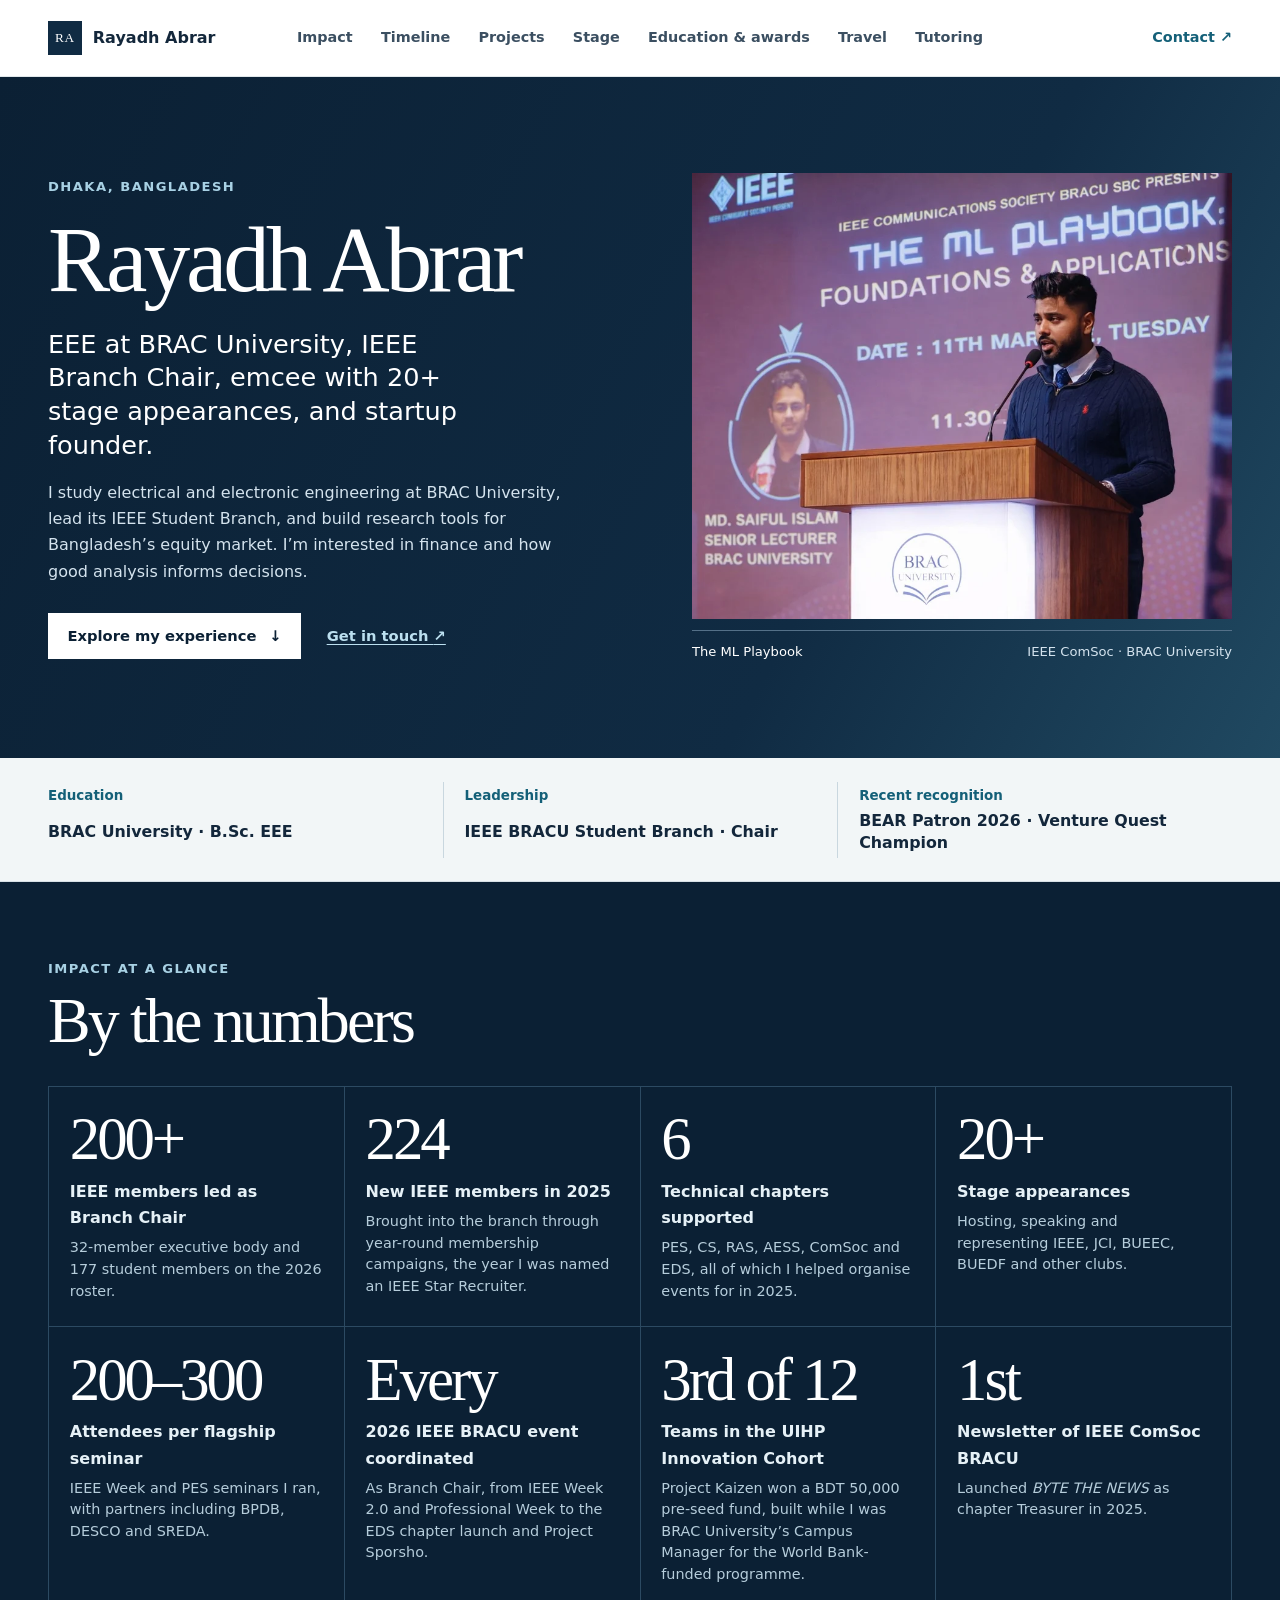
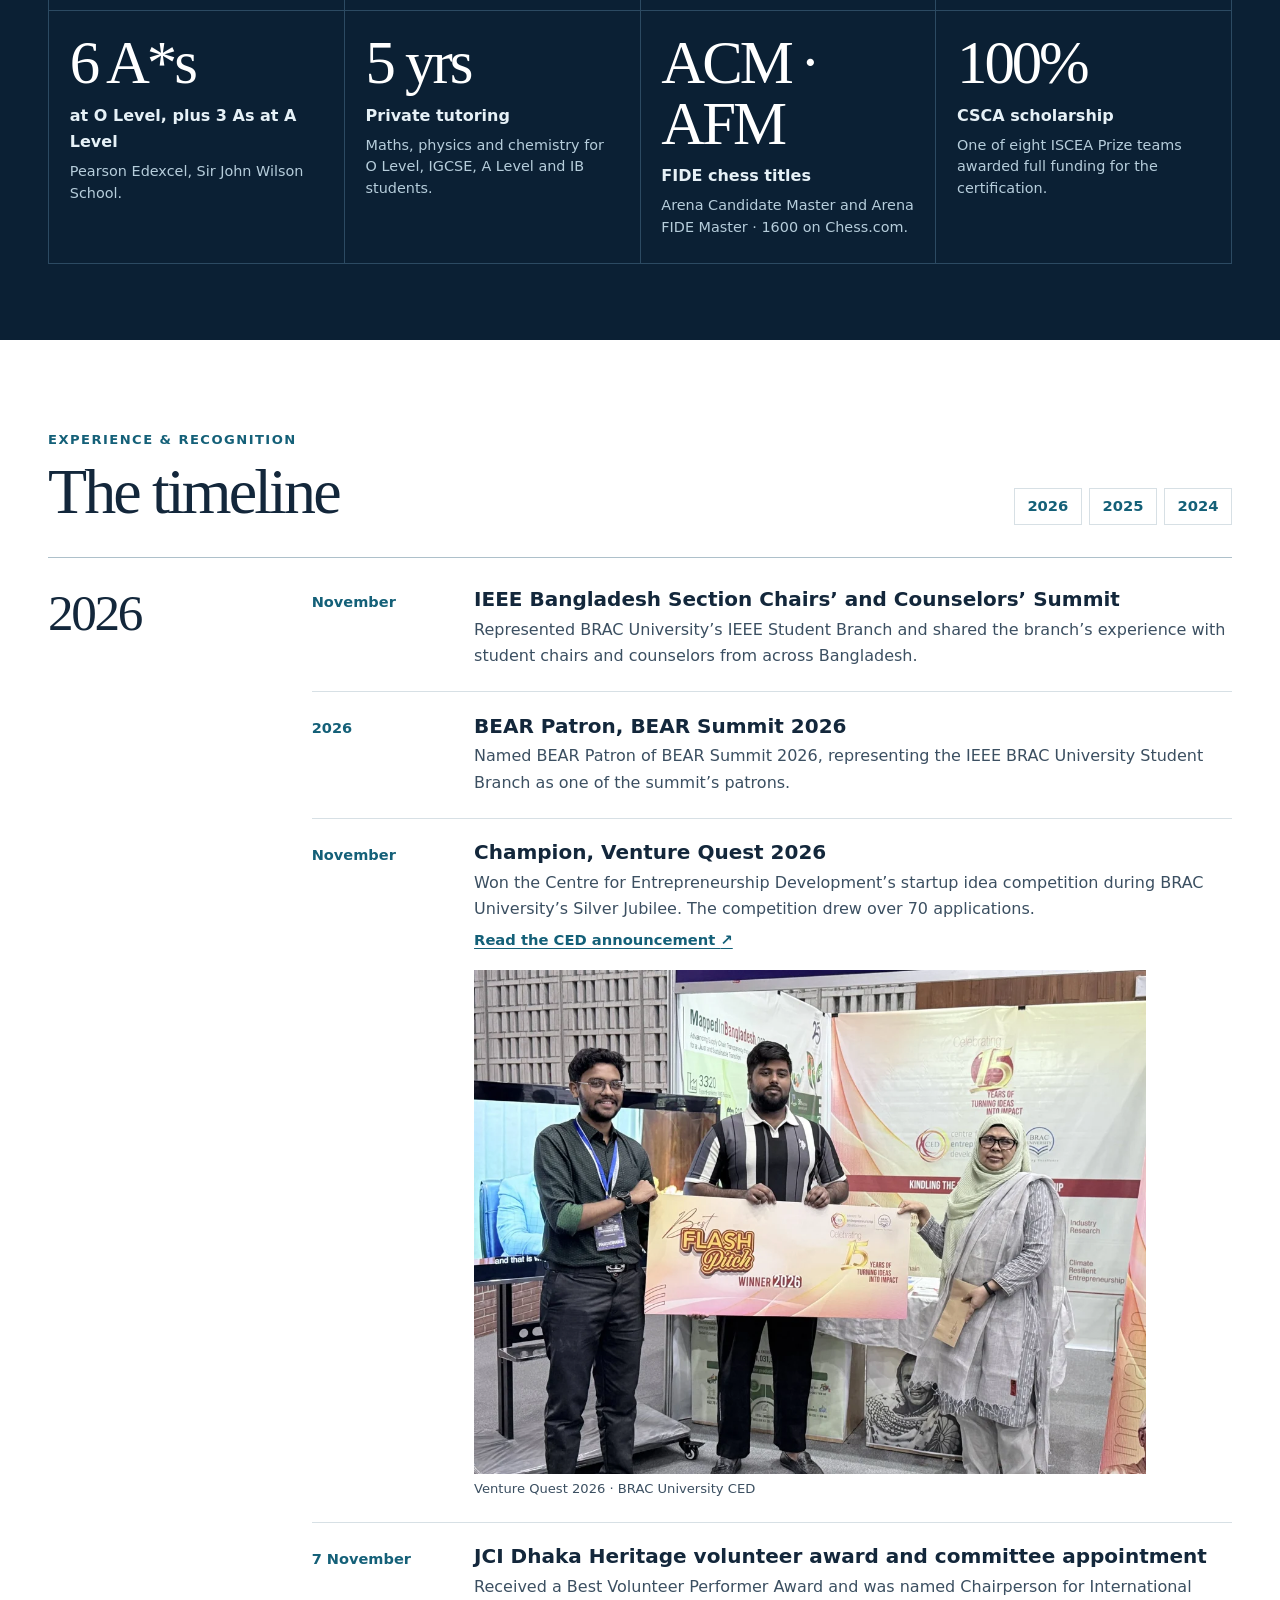
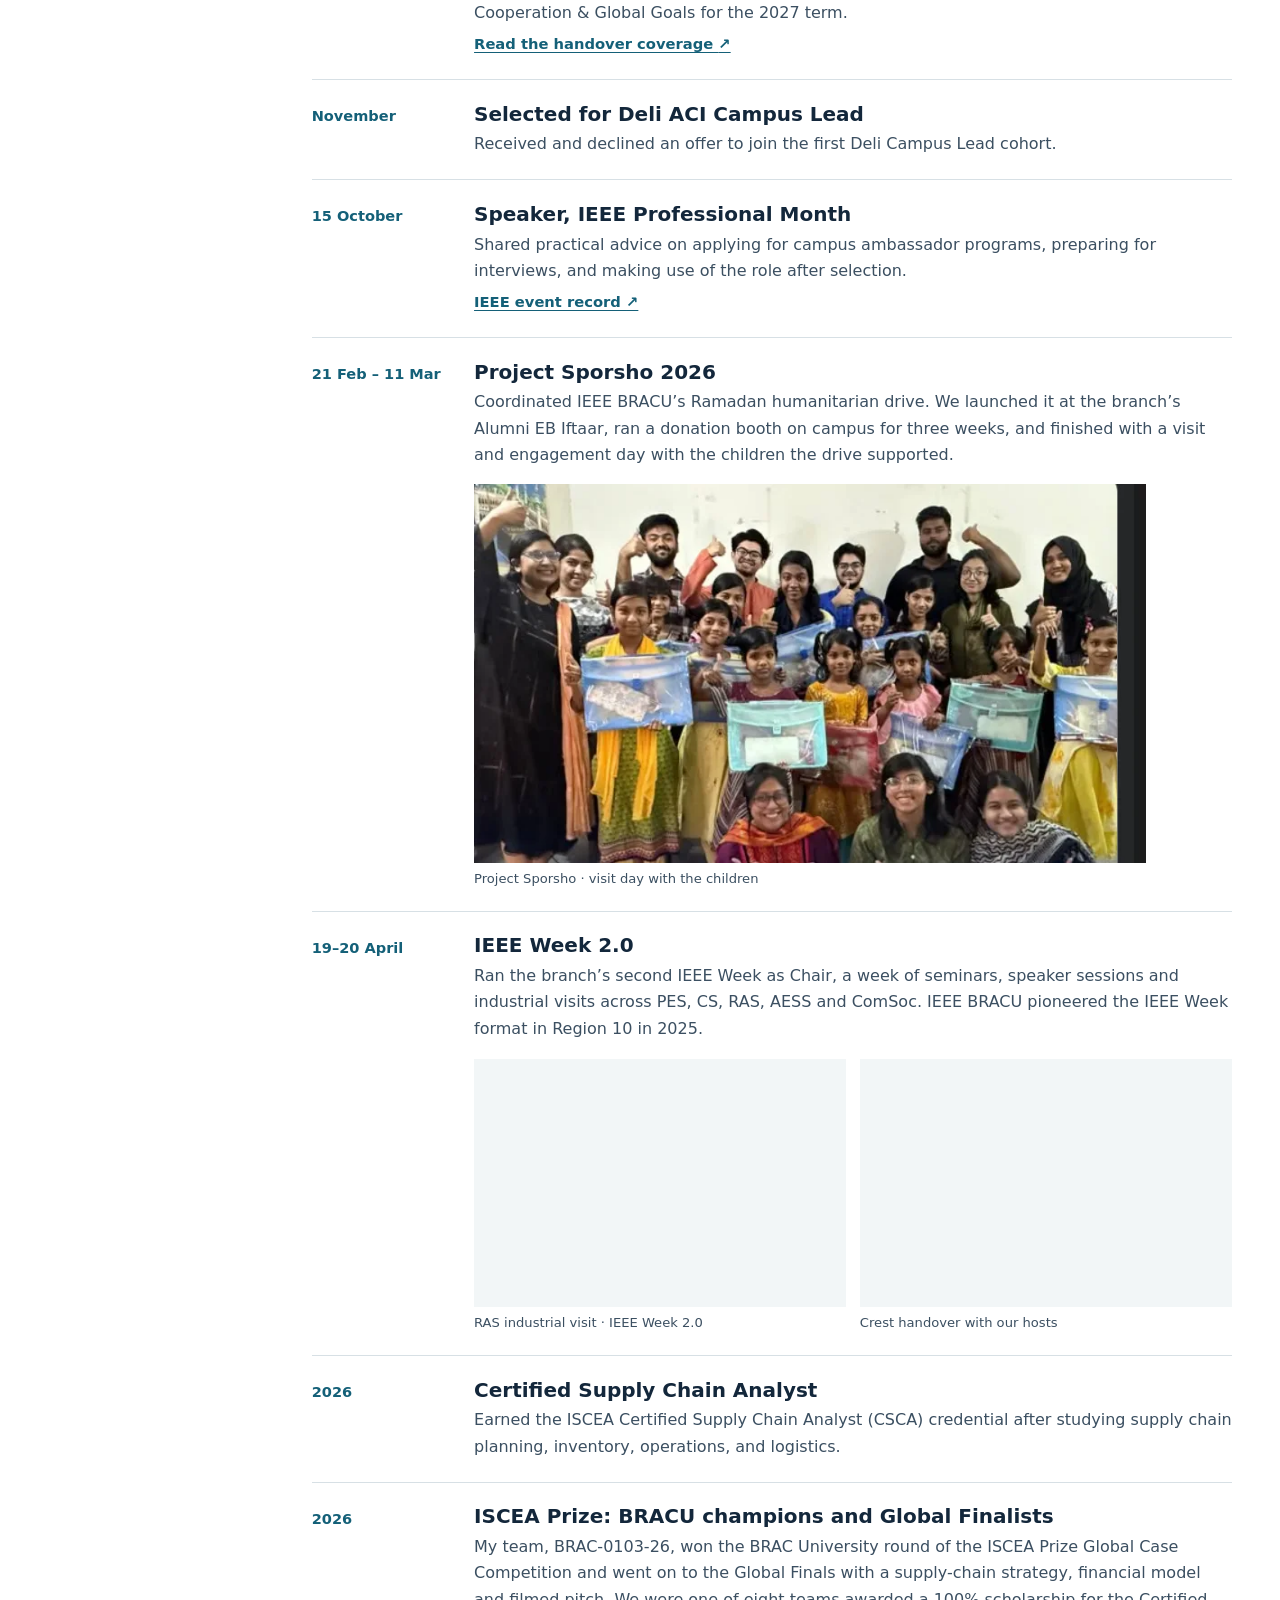
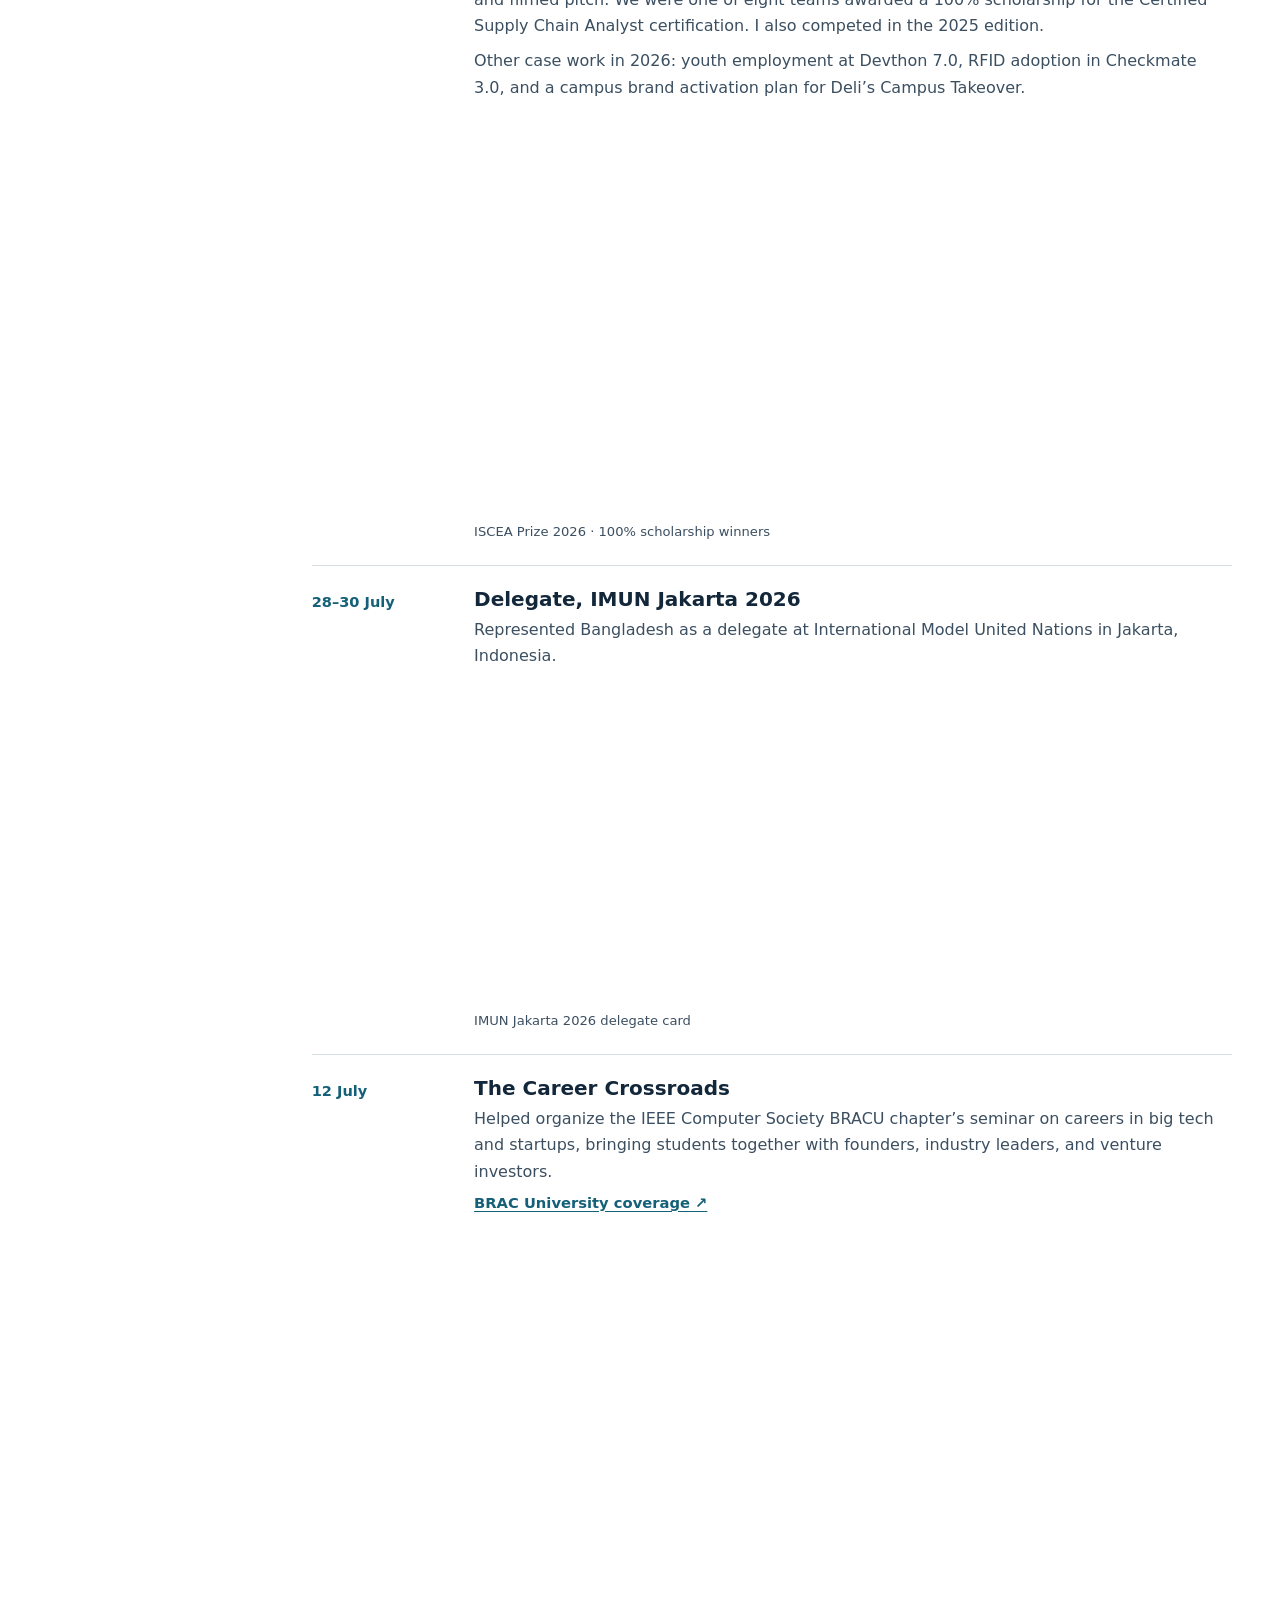
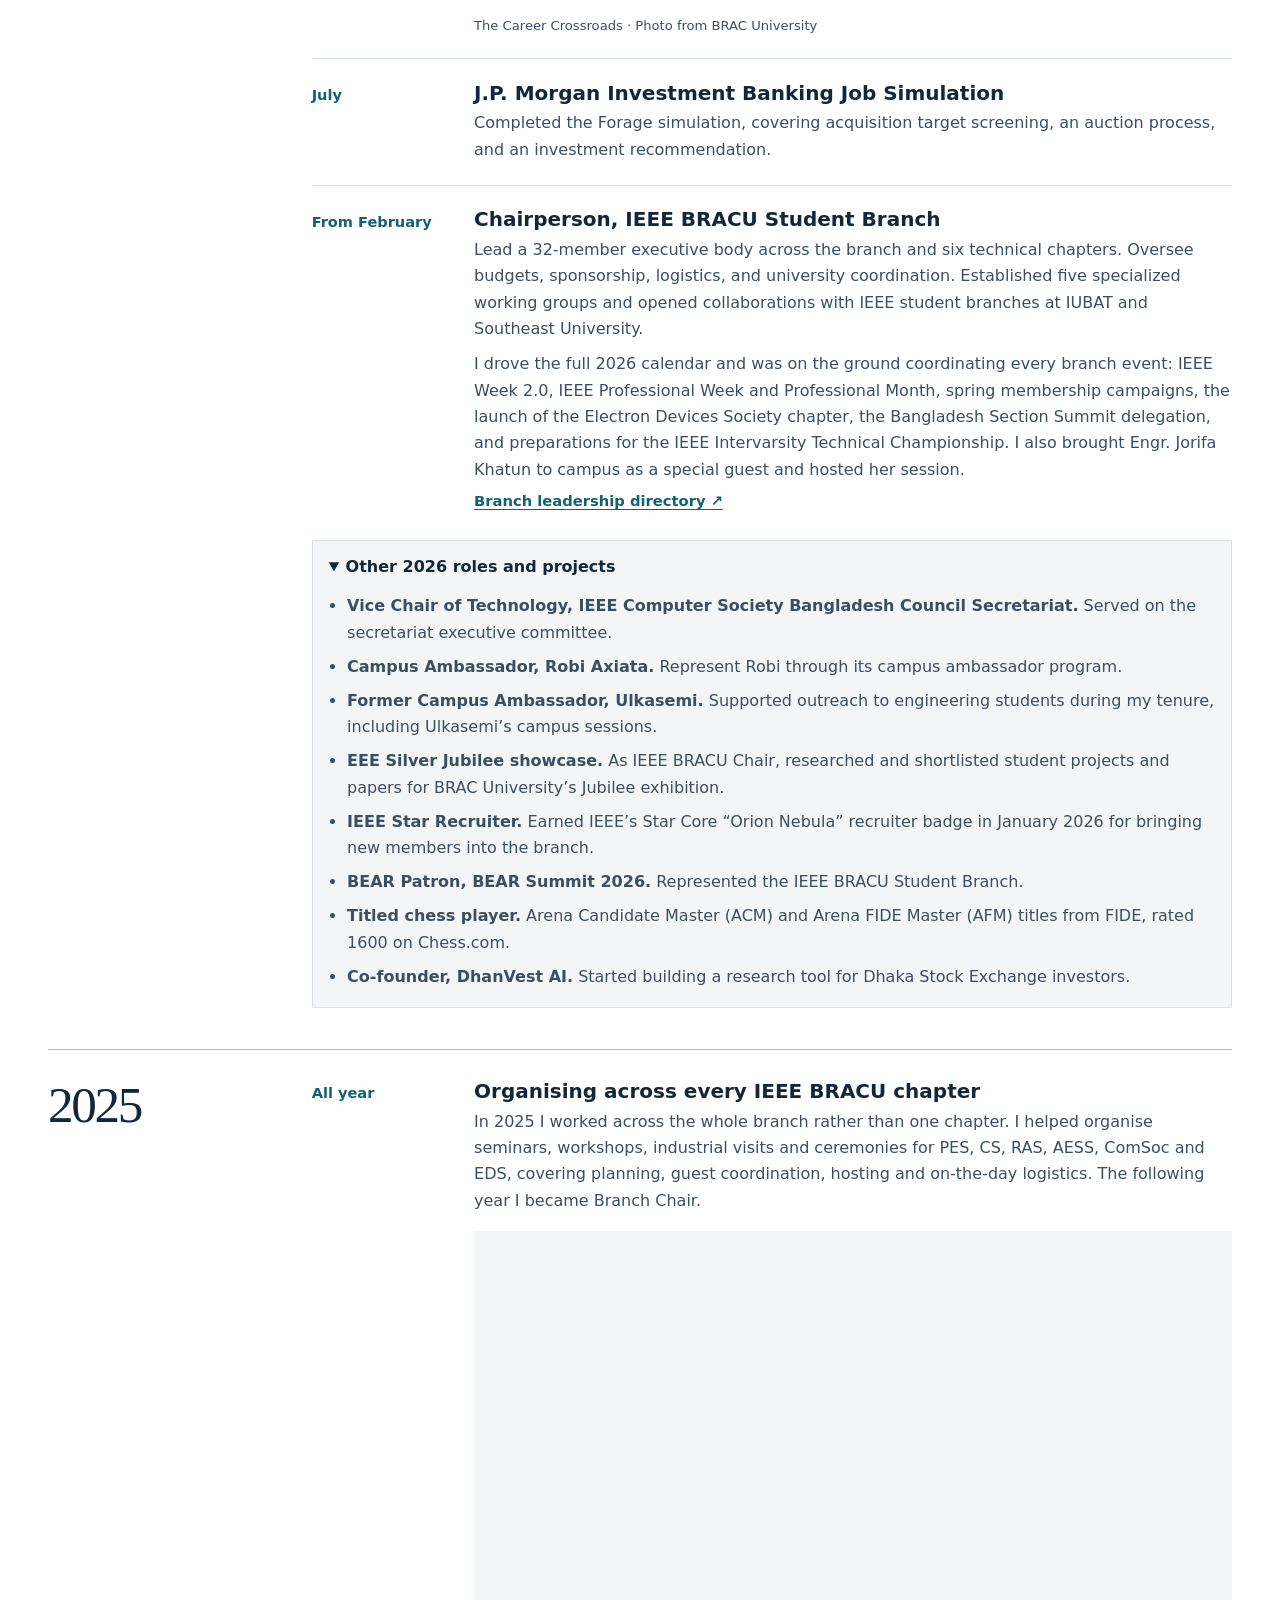
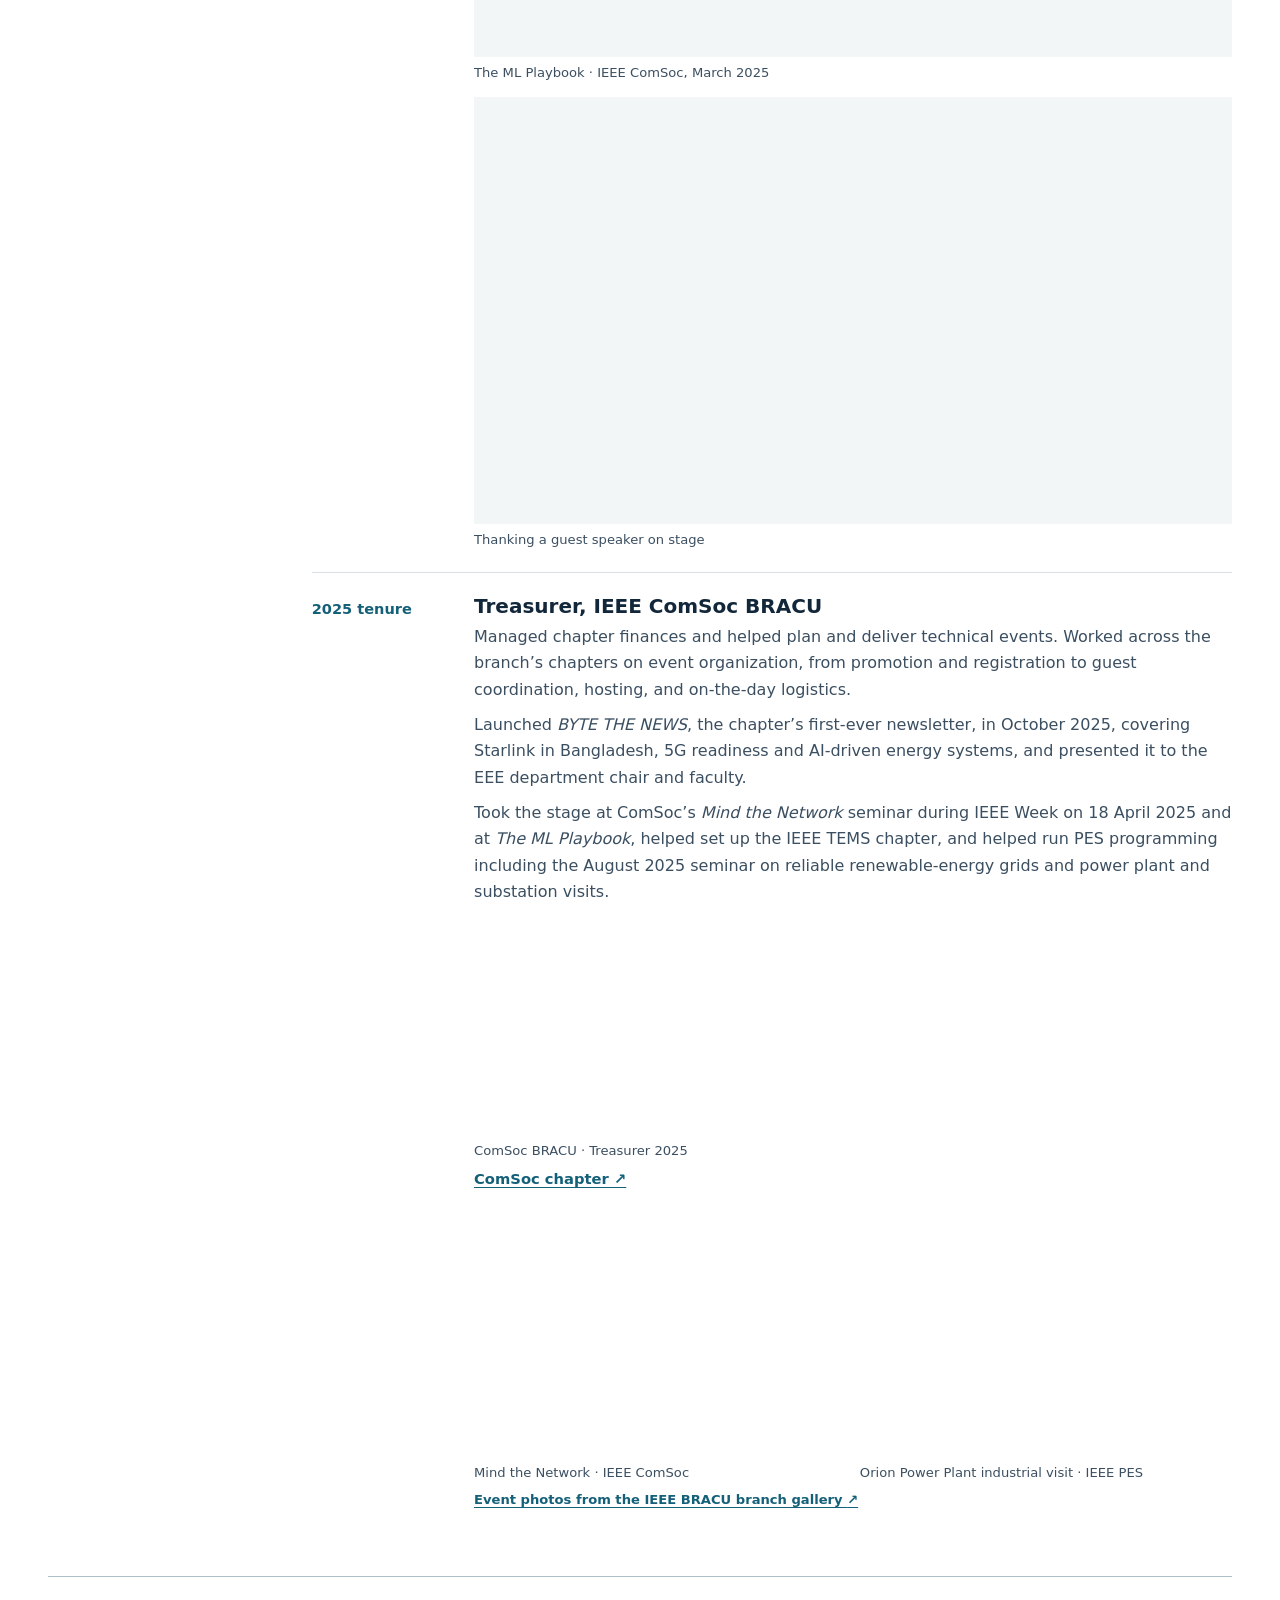
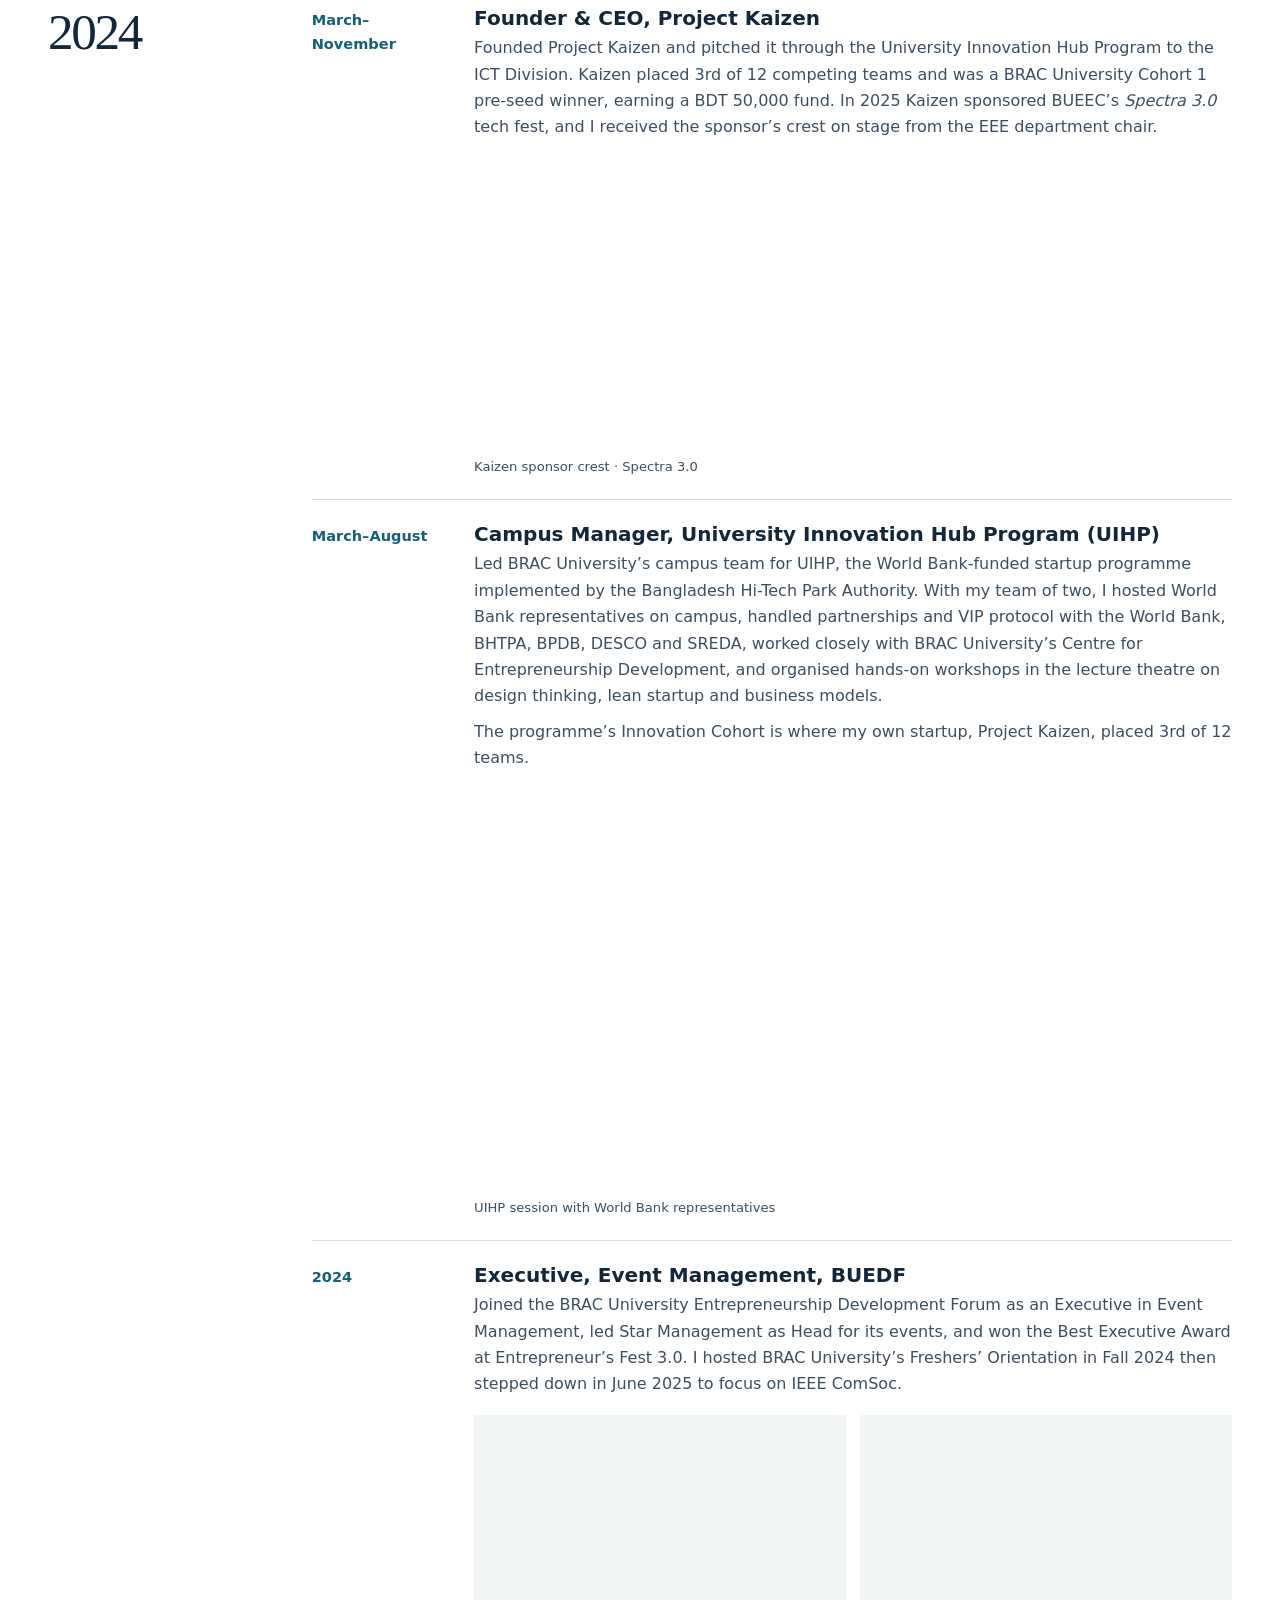
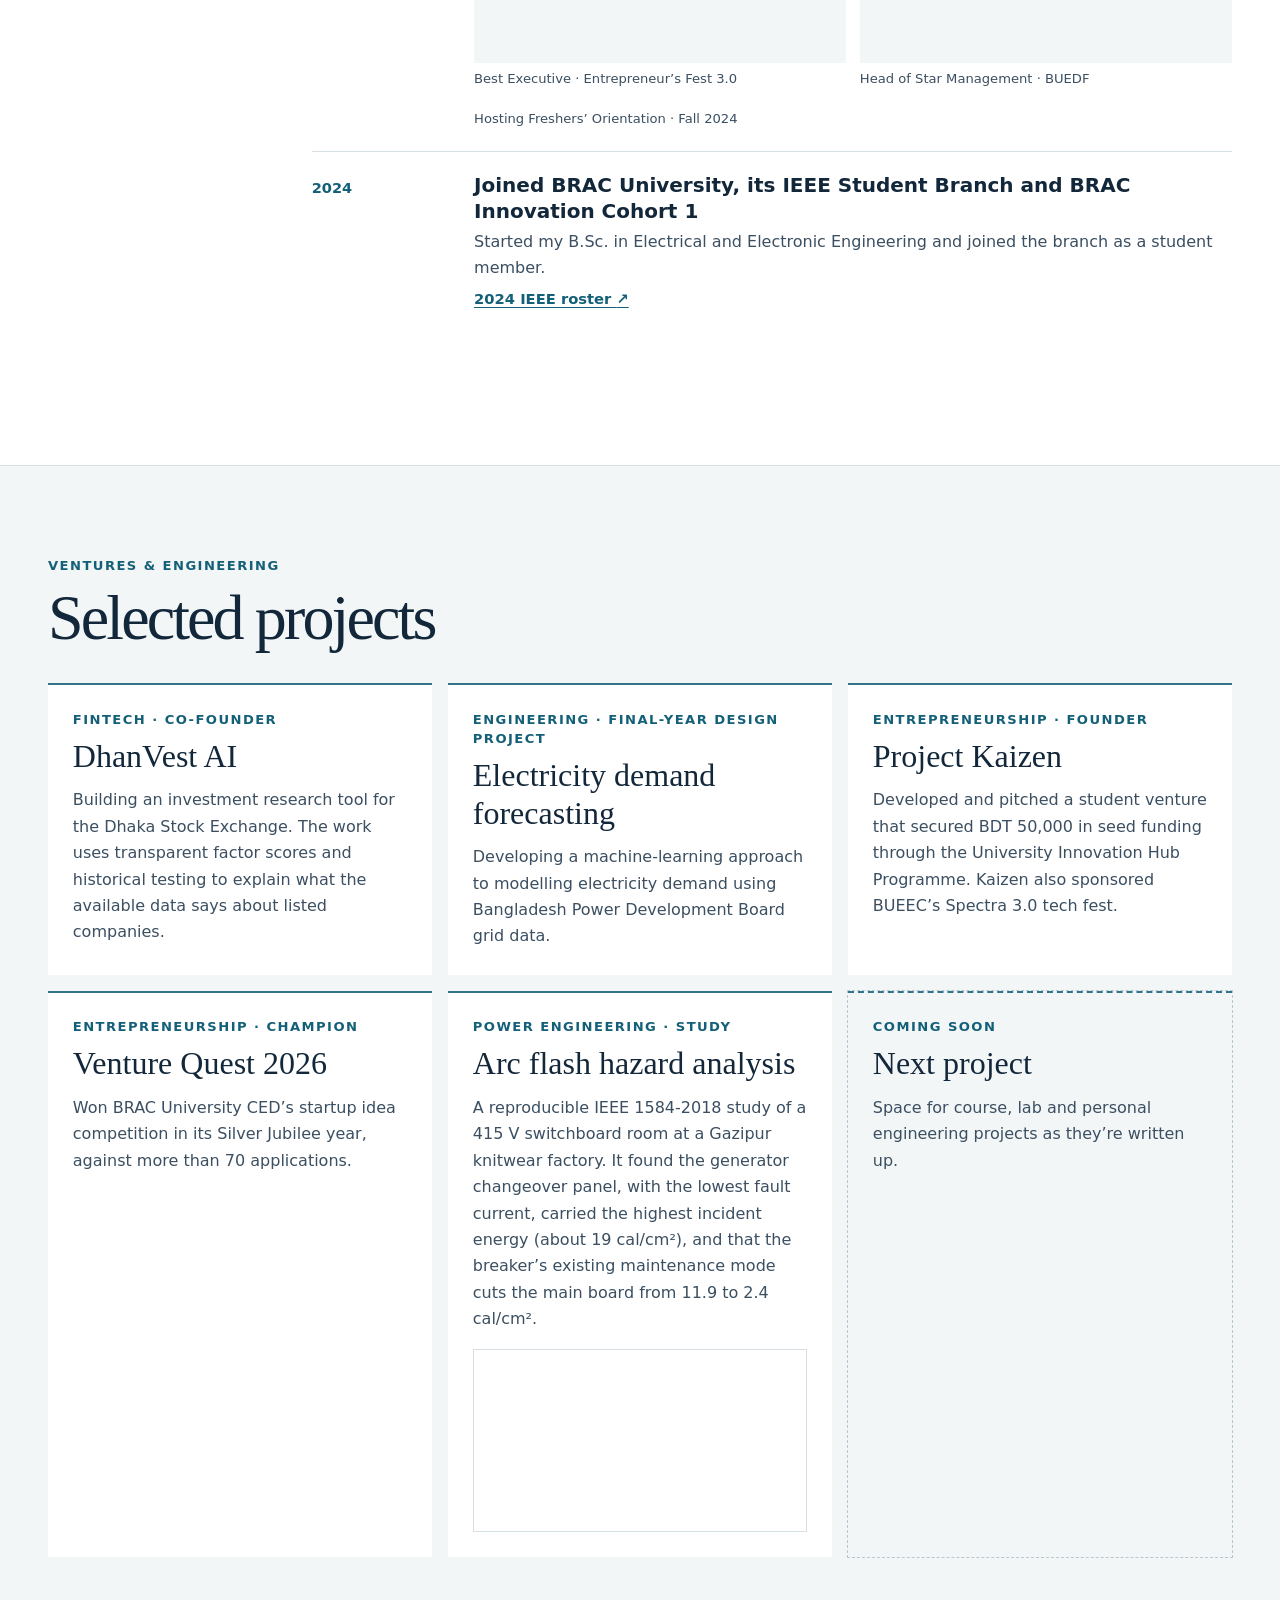
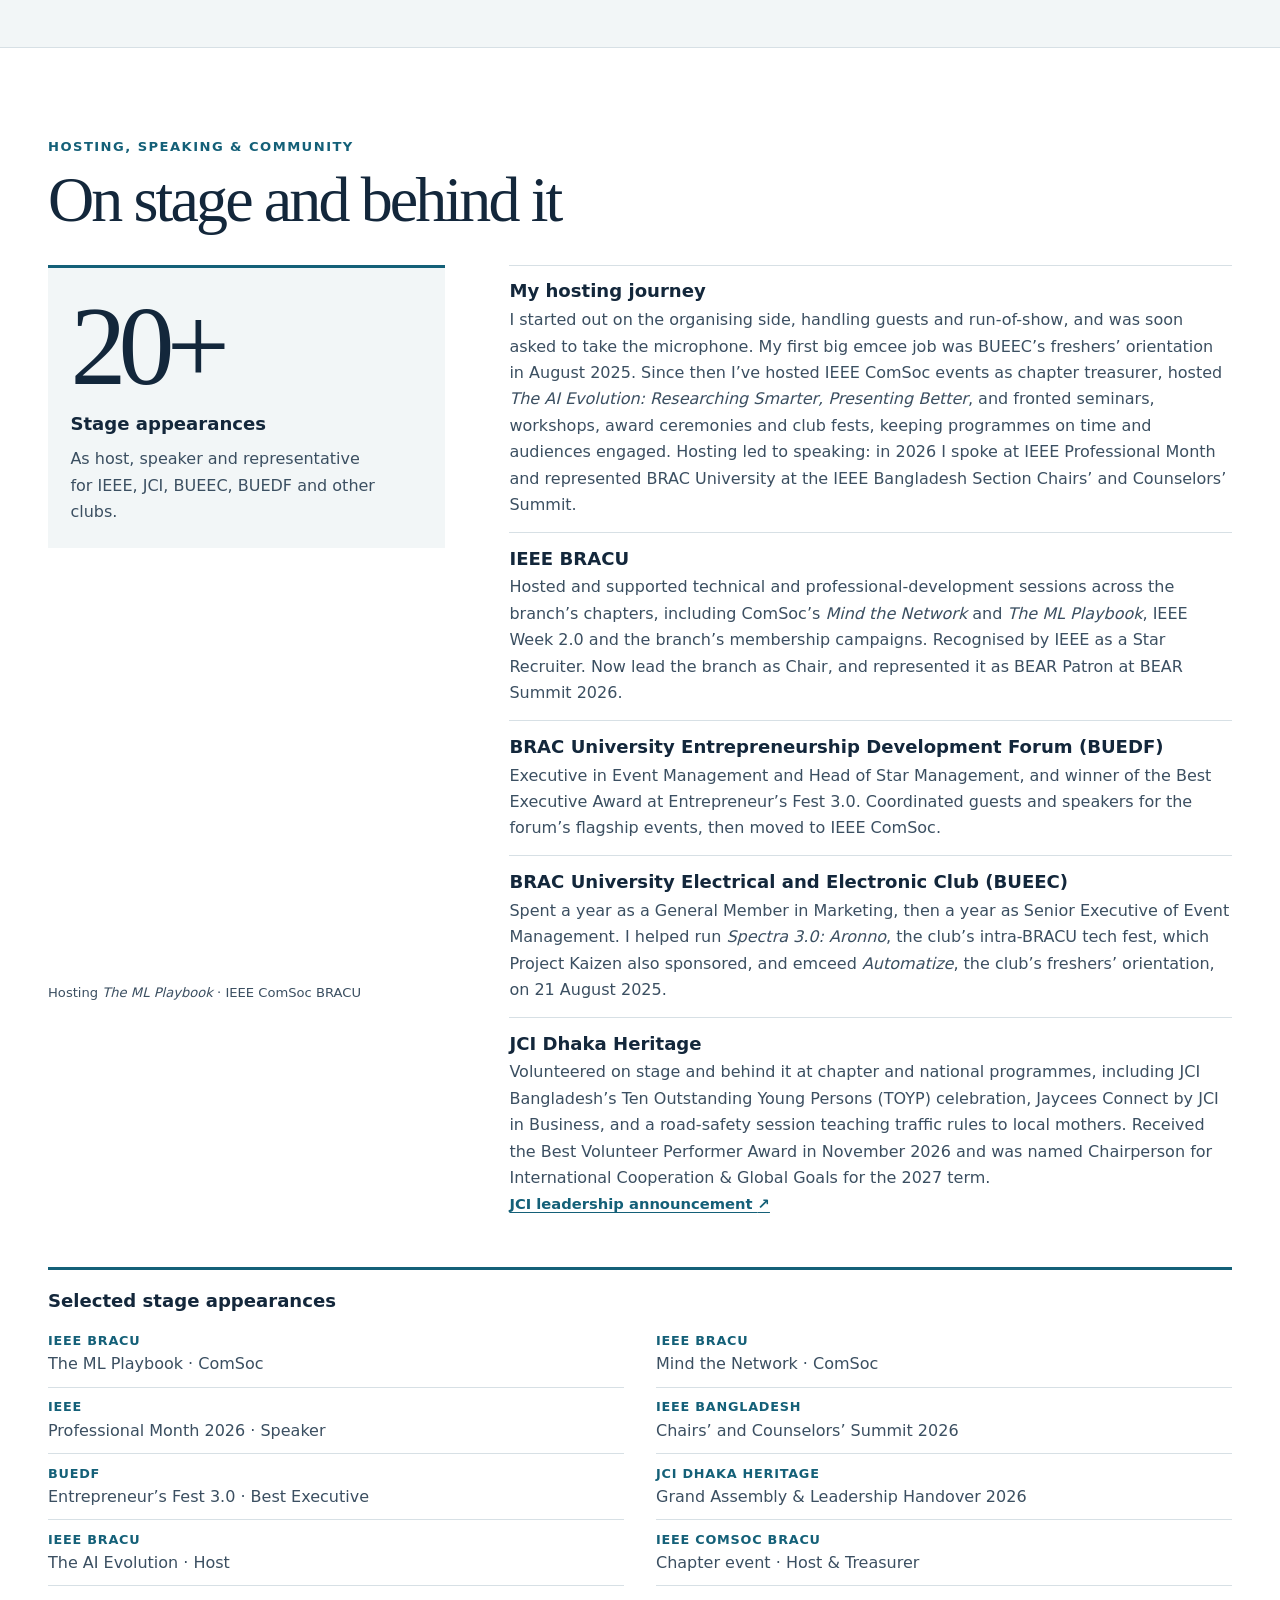
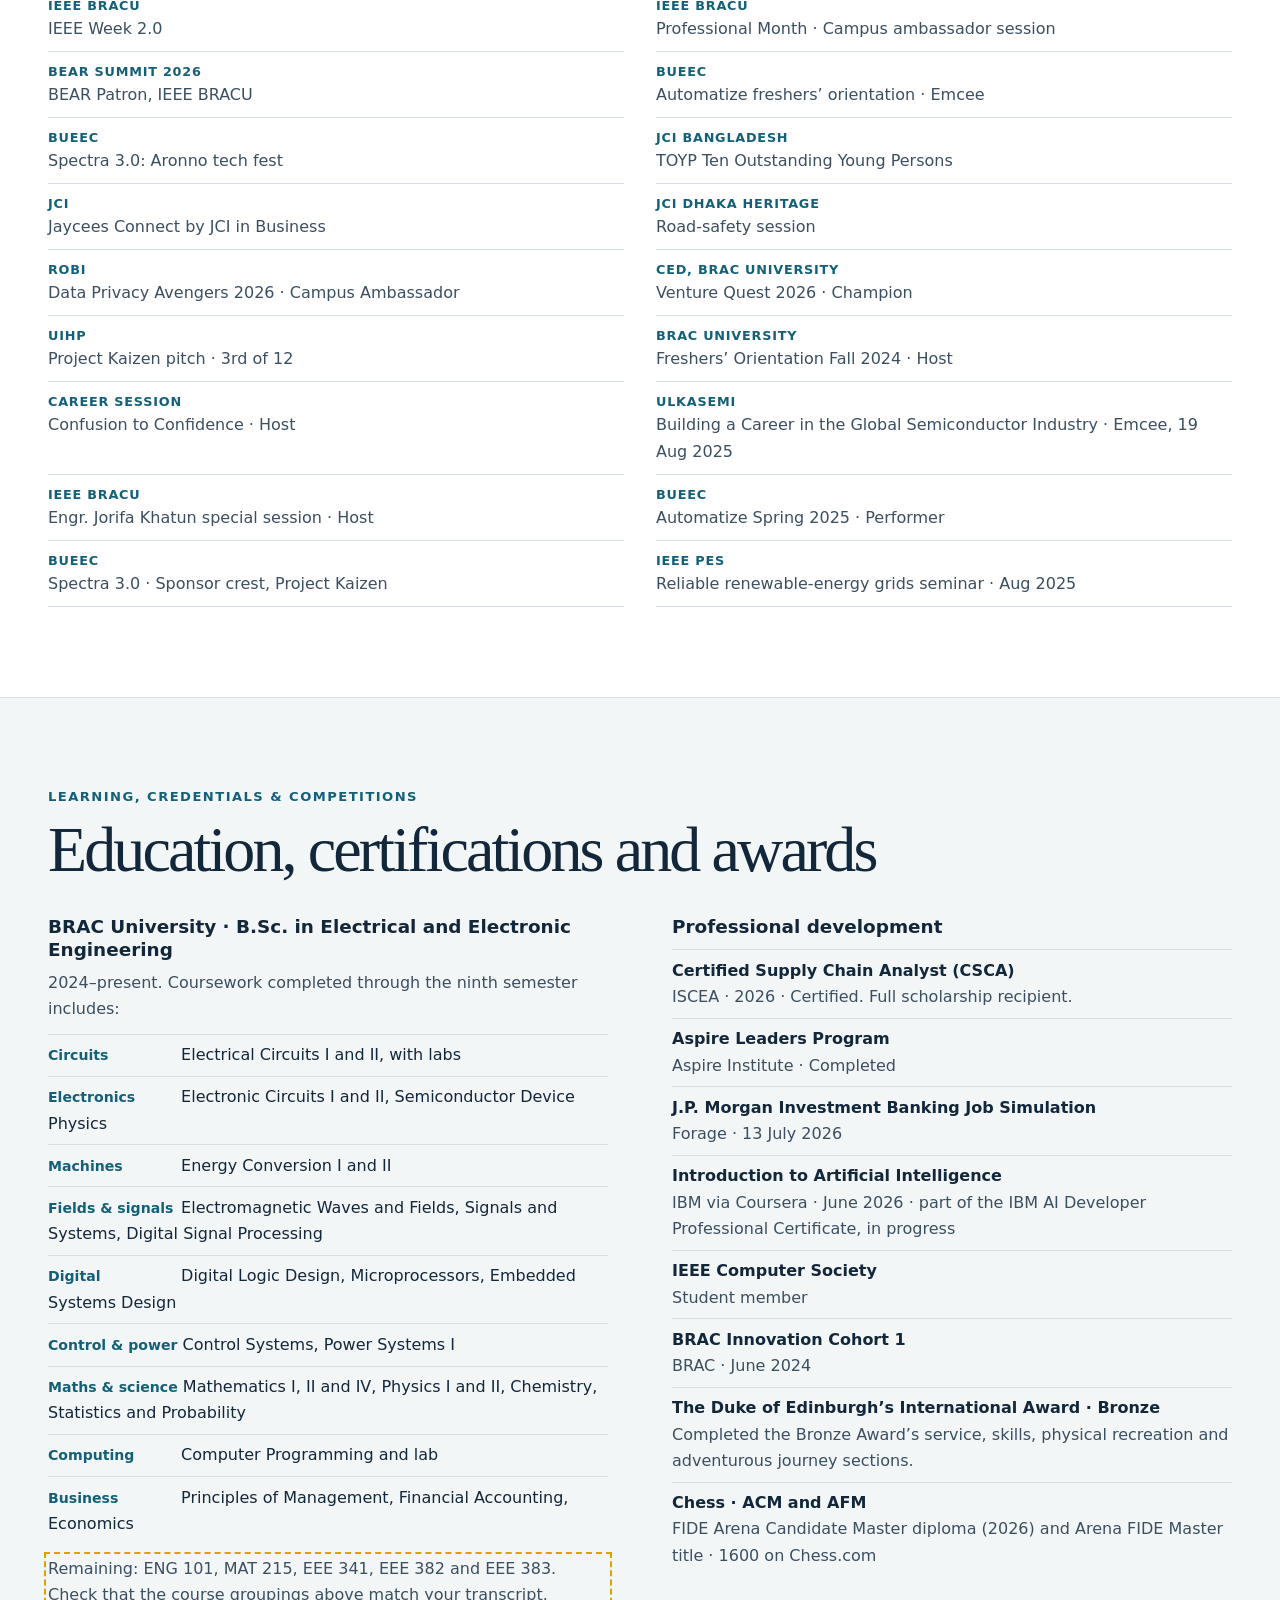
==== commit 9a98ecab: "Feature BEAR Patron, BUEDF, Kaizen CEO and RS 67 trophy Co-Authored-By: Claude Opus 5.5 <noreply@ant" ====
--- a/index.html
+++ b/index.html
@@ -62,7 +62,7 @@
       <div class="wrap profile-facts">
         <div><span>Education</span><strong>BRAC University · B.Sc. EEE</strong></div>
         <div><span>Leadership</span><strong>IEEE BRACU Student Branch · Chair</strong></div>
-        <div><span>Recent recognition</span><strong>Venture Quest 2026 · Winner</strong></div>
+        <div><span>Recent recognition</span><strong>BEAR Patron 2026 · Venture Quest Champion</strong></div>
       </div>
     </div>
 
@@ -73,13 +73,13 @@
           <li><strong>200+</strong><span>IEEE members led as Branch Chair</span><p>32-member executive body and 177 student members on the 2026 roster.</p></li>
           <li><strong>224</strong><span>New IEEE members in 2025</span><p>Brought into the branch through year-round membership campaigns, the year I was named an IEEE Star Recruiter.</p></li>
           <li><strong>6</strong><span>Technical chapters supported</span><p>PES, CS, RAS, AESS, ComSoc and EDS, all of which I helped organise events for in 2025.</p></li>
-          <li><strong>20+</strong><span>Stage appearances</span><p>Hosting, speaking and representing IEEE, JCI, BUEEC, EDF and other clubs.</p></li>
+          <li><strong>20+</strong><span>Stage appearances</span><p>Hosting, speaking and representing IEEE, JCI, BUEEC, BUEDF and other clubs.</p></li>
+          <li><strong>200–300</strong><span>Attendees per flagship seminar</span><p>IEEE Week and PES seminars I ran, with partners including BPDB, DESCO and SREDA.</p></li>
           <li><strong>Every</strong><span>2026 IEEE BRACU event coordinated</span><p>As Branch Chair, from IEEE Week 2.0 and Professional Week to the EDS chapter launch and Project Sporsho.</p></li>
-          <li><strong>3rd of 12</strong><span>Teams in the UIHP Innovation Cohort</span><p>Project Kaizen, built while I was BRAC University’s Campus Manager for the World Bank-funded programme.</p></li>
+          <li><strong>3rd of 12</strong><span>Teams in the UIHP Innovation Cohort</span><p>Project Kaizen won a BDT 50,000 pre-seed fund, built while I was BRAC University’s Campus Manager for the World Bank-funded programme.</p></li>
           <li><strong>1st</strong><span>Newsletter of IEEE ComSoc BRACU</span><p>Launched <em>BYTE THE NEWS</em> as chapter Treasurer in 2025.</p></li>
           <li><strong>6 A*s</strong><span>at O Level, plus 3 As at A Level</span><p>Pearson Edexcel, Sir John Wilson School.</p></li>
           <li><strong>5 yrs</strong><span>Private tutoring</span><p>Maths, physics and chemistry for O Level, IGCSE, A Level and IB students.</p></li>
-          <li><strong>BDT 50K</strong><span>Seed funding won</span><p>Pre-seed fund for Project Kaizen from the University Innovation Hub Program.</p></li>
           <li><strong>ACM · AFM</strong><span>FIDE chess titles</span><p>Arena Candidate Master and Arena FIDE Master · 1600 on Chess.com.</p></li>
           <li><strong>100%</strong><span>CSCA scholarship</span><p>One of eight ISCEA Prize teams awarded full funding for the certification.</p></li>
         </ul>
@@ -99,6 +99,13 @@
             <div>
               <h4>IEEE Bangladesh Section Chairs’ and Counselors’ Summit</h4>
               <p>Represented BRAC University’s IEEE Student Branch and shared the branch’s experience with student chairs and counselors from across Bangladesh.</p>
+            </div>
+          </article>
+          <article class="entry">
+            <p class="date">2026</p>
+            <div>
+              <h4>BEAR Patron, BEAR Summit 2026</h4>
+              <p>Named BEAR Patron of BEAR Summit 2026, representing the IEEE BRAC University Student Branch as one of the summit’s patrons.</p>
             </div>
           </article>
           <article class="entry">
@@ -239,7 +246,7 @@
               <h4>Treasurer, IEEE ComSoc BRACU</h4>
               <p>Managed chapter finances and helped plan and deliver technical events. Worked across the branch’s chapters on event organization, from promotion and registration to guest coordination, hosting, and on-the-day logistics.</p>
               <p>Launched <em>BYTE THE NEWS</em>, the chapter’s first-ever newsletter, in October 2025, covering Starlink in Bangladesh, 5G readiness and AI-driven energy systems, and presented it to the EEE department chair and faculty.</p>
-              <p>Took the stage at ComSoc’s <em>Mind the Network</em> seminar during IEEE Week on 18 April 2025 and at <em>The ML Playbook</em>, and helped run PES programming including the August 2025 seminar on reliable renewable-energy grids and power plant and substation visits.</p>
+              <p>Took the stage at ComSoc’s <em>Mind the Network</em> seminar during IEEE Week on 18 April 2025 and at <em>The ML Playbook</em>, helped set up the IEEE TEMS chapter, and helped run PES programming including the August 2025 seminar on reliable renewable-energy grids and power plant and substation visits.</p>
               <figure class="event-photo small"><img src="assets/comsoc-treasurer-2025.webp" width="808" height="539" loading="lazy" alt="IEEE ComSoc BRACU announcement card naming Rayadh Abrar as Treasurer 2025"><figcaption>ComSoc BRACU · Treasurer 2025</figcaption></figure>
               <a class="text-link" href="https://ieeebracu.com/chapters/comsoc">ComSoc chapter <span aria-hidden="true">↗</span></a>
               <div class="photo-pair">
@@ -263,8 +270,8 @@
           <article class="entry">
             <p class="date">March–November</p>
             <div>
-              <h4>Founder, Project Kaizen</h4>
-              <p>Built and pitched Project Kaizen through the University Innovation Hub Program’s Innovation Cohort. Kaizen placed 3rd of 12 competing teams and won a BDT 50,000 pre-seed fund. In 2025 Kaizen sponsored BUEEC’s <em>Spectra 3.0</em> tech fest, and I received the sponsor’s crest on stage from the EEE department chair.</p>
+              <h4>Founder &amp; CEO, Project Kaizen</h4>
+              <p>Founded Project Kaizen and pitched it through the University Innovation Hub Program to the ICT Division. Kaizen placed 3rd of 12 competing teams and was a BRAC University Cohort 1 pre-seed winner, earning a BDT 50,000 fund. In 2025 Kaizen sponsored BUEEC’s <em>Spectra 3.0</em> tech fest, and I received the sponsor’s crest on stage from the EEE department chair.</p>
               <figure class="event-photo small"><img src="assets/kaizen-crest.webp" width="262" height="241" loading="lazy" alt="Receiving the Spectra 3.0 sponsor crest from the EEE department chair"><figcaption>Kaizen sponsor crest · Spectra 3.0</figcaption></figure>
             </div>
           </article>
@@ -272,7 +279,7 @@
             <p class="date">March–August</p>
             <div>
               <h4>Campus Manager, University Innovation Hub Program (UIHP)</h4>
-              <p>Led BRAC University’s campus team for UIHP, the World Bank-funded startup programme implemented by the Bangladesh Hi-Tech Park Authority. With my team of two, I hosted World Bank representatives on campus, built working partnerships with BHTPA, UIHP and BRAC University’s Centre for Entrepreneurship Development, and organised hands-on workshops in the lecture theatre on design thinking, lean startup and business models.</p>
+              <p>Led BRAC University’s campus team for UIHP, the World Bank-funded startup programme implemented by the Bangladesh Hi-Tech Park Authority. With my team of two, I hosted World Bank representatives on campus, handled partnerships and VIP protocol with the World Bank, BHTPA, BPDB, DESCO and SREDA, worked closely with BRAC University’s Centre for Entrepreneurship Development, and organised hands-on workshops in the lecture theatre on design thinking, lean startup and business models.</p>
               <p>The programme’s Innovation Cohort is where my own startup, Project Kaizen, placed 3rd of 12 teams.</p>
               <figure class="event-photo"><img src="assets/uihp-session.webp" width="729" height="439" loading="lazy" alt="Rayadh Abrar with a World Bank representative and speaking to students at a UIHP session"><figcaption>UIHP session with World Bank representatives</figcaption></figure>
             </div>
@@ -280,11 +287,11 @@
           <article class="entry">
             <p class="date">2024</p>
             <div>
-              <h4>Executive and Head of Star Management, BRAC University EDF</h4>
-              <p>Started out as an executive at the Entrepreneurship Development Forum, led Star Management for its events, and won the Best Executive Award at Entrepreneur’s Fest 3.0. I hosted BRAC University’s Freshers’ Orientation in Fall 2024 before moving to IEEE ComSoc.</p>
+              <h4>Executive, Event Management, BUEDF</h4>
+              <p>Joined the BRAC University Entrepreneurship Development Forum as an Executive in Event Management, led Star Management as Head for its events, and won the Best Executive Award at Entrepreneur’s Fest 3.0. I hosted BRAC University’s Freshers’ Orientation in Fall 2024 then stepped down in June 2025 to focus on IEEE ComSoc.</p>
               <div class="photo-grid">
                 <figure><img src="assets/edf-best-executive.webp" width="803" height="359" loading="lazy" alt="Entrepreneur's Fest 3.0 Best Executive crest and executive card for Rayadh Abrar"><figcaption>Best Executive · Entrepreneur’s Fest 3.0</figcaption></figure>
-                <figure><img src="assets/edf-star-management.webp" width="745" height="487" loading="lazy" alt="EDF organising body poster naming Rayadh Abrar Head of Star Management"><figcaption>Head of Star Management · EDF</figcaption></figure>
+                <figure><img src="assets/edf-star-management.webp" width="745" height="487" loading="lazy" alt="BUEDF organising body poster naming Rayadh Abrar Head of Star Management"><figcaption>Head of Star Management · BUEDF</figcaption></figure>
                 <figure class="wide natural"><img src="assets/freshers-orientation-2024.webp" width="740" height="238" loading="lazy" alt="Freshers' Orientation Fall 2024 at BRAC University, including Rayadh hosting from the podium"><figcaption>Hosting Freshers’ Orientation · Fall 2024</figcaption></figure>
               </div>
             </div>
@@ -322,13 +329,13 @@
       </div>
       <div class="speaking-layout">
         <div class="speaking-side">
-          <div class="speaking-stat"><strong>20+</strong><span>Stage appearances</span><p>As host, speaker and representative for IEEE, JCI, BUEEC, EDF and other clubs.</p></div>
+          <div class="speaking-stat"><strong>20+</strong><span>Stage appearances</span><p>As host, speaker and representative for IEEE, JCI, BUEEC, BUEDF and other clubs.</p></div>
           <figure class="event-photo"><img src="assets/hosting-ml-playbook.webp" width="1100" height="1100" loading="lazy" alt="Rayadh Abrar hosting The ML Playbook from the podium"><figcaption>Hosting <em>The ML Playbook</em> · IEEE ComSoc BRACU</figcaption></figure>
         </div>
         <div class="community-list">
           <article><h3>My hosting journey</h3><p>I started out on the organising side, handling guests and run-of-show, and was soon asked to take the microphone. My first big emcee job was BUEEC’s freshers’ orientation in August 2025. Since then I’ve hosted IEEE ComSoc events as chapter treasurer, hosted <em>The AI Evolution: Researching Smarter, Presenting Better</em>, and fronted seminars, workshops, award ceremonies and club fests, keeping programmes on time and audiences engaged. Hosting led to speaking: in 2026 I spoke at IEEE Professional Month and represented BRAC University at the IEEE Bangladesh Section Chairs’ and Counselors’ Summit.</p></article>
           <article><h3>IEEE BRACU</h3><p>Hosted and supported technical and professional-development sessions across the branch’s chapters, including ComSoc’s <em>Mind the Network</em> and <em>The ML Playbook</em>, IEEE Week 2.0 and the branch’s membership campaigns. Recognised by IEEE as a Star Recruiter. Now lead the branch as Chair, and represented it as BEAR Patron at BEAR Summit 2026.</p></article>
-          <article><h3>BRAC University Entrepreneurship Development Forum (EDF)</h3><p>Executive and Head of Star Management, and winner of the Best Executive Award at Entrepreneur’s Fest 3.0. Coordinated guests and speakers for the forum’s flagship events, then moved to IEEE ComSoc.</p></article>
+          <article><h3>BRAC University Entrepreneurship Development Forum (BUEDF)</h3><p>Executive in Event Management and Head of Star Management, and winner of the Best Executive Award at Entrepreneur’s Fest 3.0. Coordinated guests and speakers for the forum’s flagship events, then moved to IEEE ComSoc.</p></article>
           <article><h3>BRAC University Electrical and Electronic Club (BUEEC)</h3><p>Spent a year as a General Member in Marketing, then a year as Senior Executive of Event Management. I helped run <em>Spectra 3.0: Aronno</em>, the club’s intra-BRACU tech fest, which Project Kaizen also sponsored, and emceed <em>Automatize</em>, the club’s freshers’ orientation, on 21 August 2025.</p></article>
           <article><h3>JCI Dhaka Heritage</h3><p>Volunteered on stage and behind it at chapter and national programmes, including JCI Bangladesh’s Ten Outstanding Young Persons (TOYP) celebration, Jaycees Connect by JCI in Business, and a road-safety session teaching traffic rules to local mothers. Received the Best Volunteer Performer Award in November 2026 and was named Chairperson for International Cooperation &amp; Global Goals for the 2027 term.</p><a class="text-link" href="https://desimediapoint.com/public/article/1066/jci-dhaka-heritage-holds-grand-assembly-and-leadership-chain-handover-ceremony-2026-1795687017">JCI leadership announcement <span aria-hidden="true">↗</span></a></article>
         </div>
@@ -340,7 +347,7 @@
           <li><span>IEEE BRACU</span>Mind the Network · ComSoc</li>
           <li><span>IEEE</span>Professional Month 2026 · Speaker</li>
           <li><span>IEEE Bangladesh</span>Chairs’ and Counselors’ Summit 2026</li>
-          <li><span>EDF</span>Entrepreneur’s Fest 3.0</li>
+          <li><span>BUEDF</span>Entrepreneur’s Fest 3.0 · Best Executive</li>
           <li><span>JCI Dhaka Heritage</span>Grand Assembly &amp; Leadership Handover 2026</li>
           <li><span>IEEE BRACU</span>The AI Evolution · Host</li>
           <li><span>IEEE ComSoc BRACU</span>Chapter event · Host &amp; Treasurer</li>
@@ -357,7 +364,7 @@
           <li><span>UIHP</span>Project Kaizen pitch · 3rd of 12</li>
           <li><span>BRAC University</span>Freshers’ Orientation Fall 2024 · Host</li>
           <li><span>Career session</span>Confusion to Confidence · Host</li>
-          <li><span>Ulkasemi</span>Speaker session · Emcee</li>
+          <li><span>Ulkasemi</span>Building a Career in the Global Semiconductor Industry · Emcee, 19 Aug 2025</li>
           <li><span>IEEE BRACU</span>Engr. Jorifa Khatun special session · Host</li>
           <li><span>BUEEC</span>Automatize Spring 2025 · Performer</li>
           <li><span>BUEEC</span>Spectra 3.0 · Sponsor crest, Project Kaizen</li>
@@ -416,7 +423,7 @@
               <li><strong>Champion, ISCEA Prize BRACU round · Global Finalist</strong><span>Team BRAC-0103-26 · 100% CSCA scholarship · 2026 (also competed 2025)</span></li>
               <li><strong>Delegate, IMUN Jakarta</strong><span>International Model United Nations · July 2026</span></li>
               <li><strong>Devthon 7.0 and Checkmate 3.0</strong><span>Case competitions on youth employment and RFID adoption · 2026</span></li>
-              <li><strong>Best Executive Award</strong><span>Entrepreneur’s Fest 3.0, BRAC University EDF</span></li>
+              <li><strong>Best Executive Award</strong><span>Entrepreneur’s Fest 3.0, BRAC University BUEDF</span></li>
               <li><strong>Best Volunteer Performer Award</strong><span>JCI Dhaka Heritage · 2026</span></li>
               <li><strong>IEEE Star Recruiter</strong><span>Star Core “Orion Nebula” badge · January 2026</span></li>
             </ul>
@@ -429,7 +436,7 @@
       <div class="section-heading"><div><p class="eyebrow">Music, sport &amp; chess</p><h2 id="beyond-title">Beyond the podium</h2></div></div>
       <div class="beyond-grid">
         <article><img src="assets/harmonium.webp" width="242" height="248" loading="lazy" alt="Rayadh Abrar playing harmonium on stage"><h3>Music</h3><p>I sing and play harmonium, and performed on stage at BUEEC’s <em>Automatize</em> in April 2025.</p></article>
-        <article><img src="assets/sports.webp" width="514" height="239" loading="lazy" alt="Rayadh Abrar lifting a trophy, and playing basketball in a 666 jersey"><h3>Sport</h3><p>I play basketball on campus, wearing the number 666, and have lifted a championship trophy.</p></article>
+        <article><img src="assets/sports.webp" width="514" height="239" loading="lazy" alt="Rayadh Abrar lifting a trophy, and playing basketball in a 666 jersey"><h3>Sport</h3><p>I play basketball on campus, wearing the number 666, and won the house championship trophy at BRAC University’s RS 67 Residential Semester sports in Fall 2024.</p></article>
         <article class="chess-card"><p class="chess-mark" aria-hidden="true">♞</p><h3>Chess</h3><p>FIDE Arena Candidate Master and Arena FIDE Master, rated 1600 on Chess.com.</p></article>
       </div>
     </section>
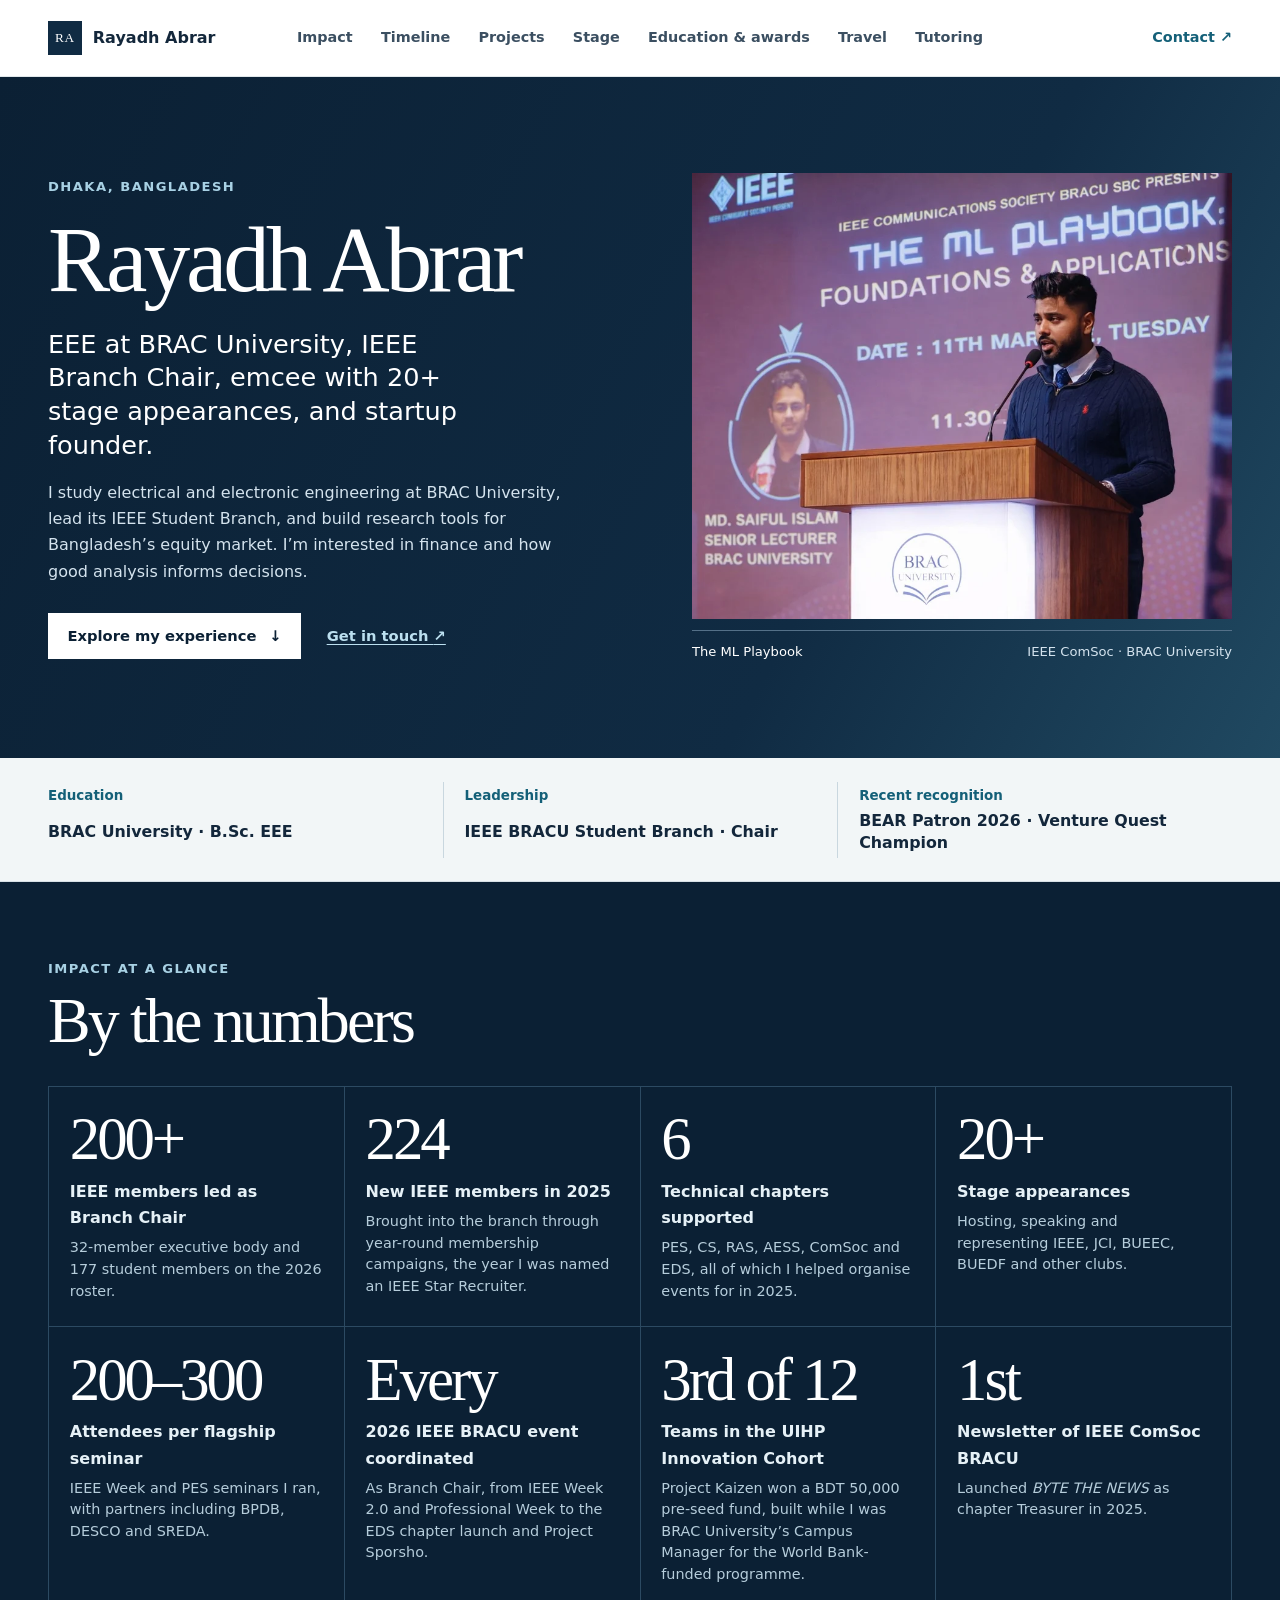
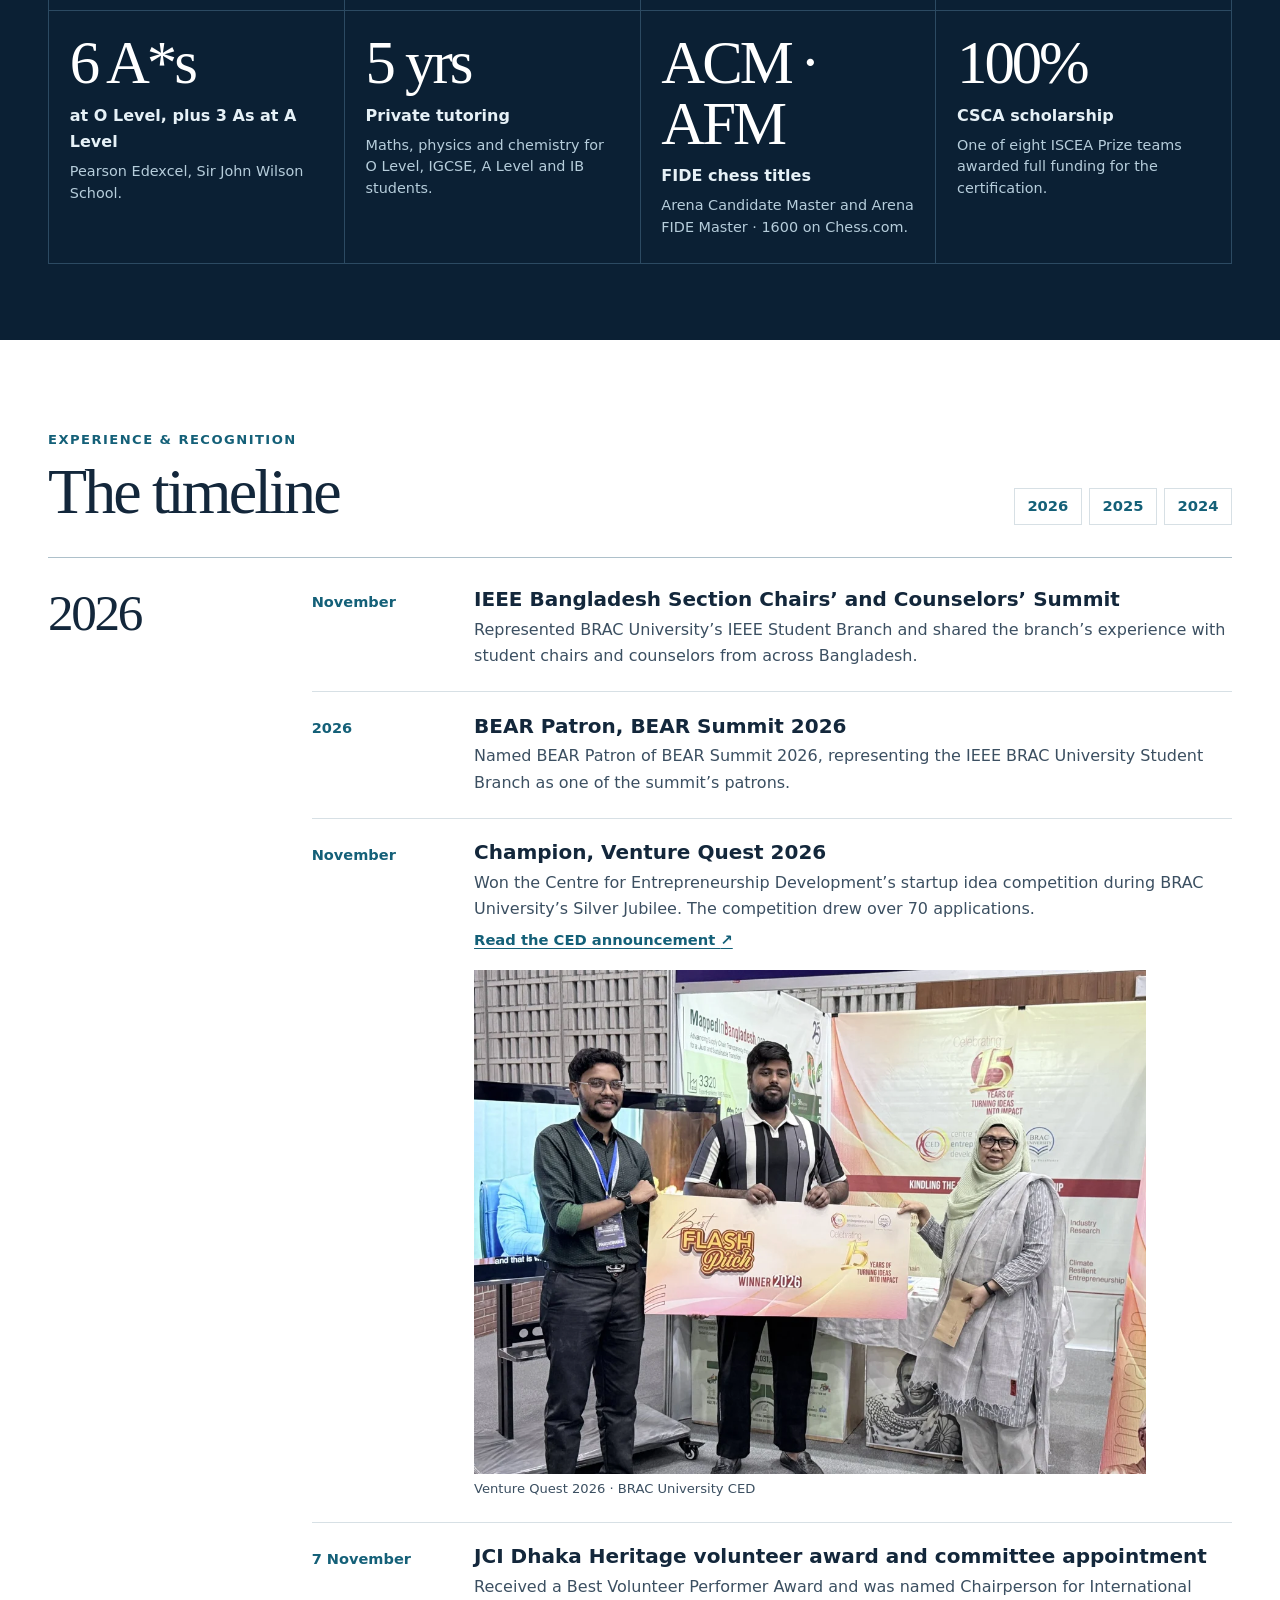
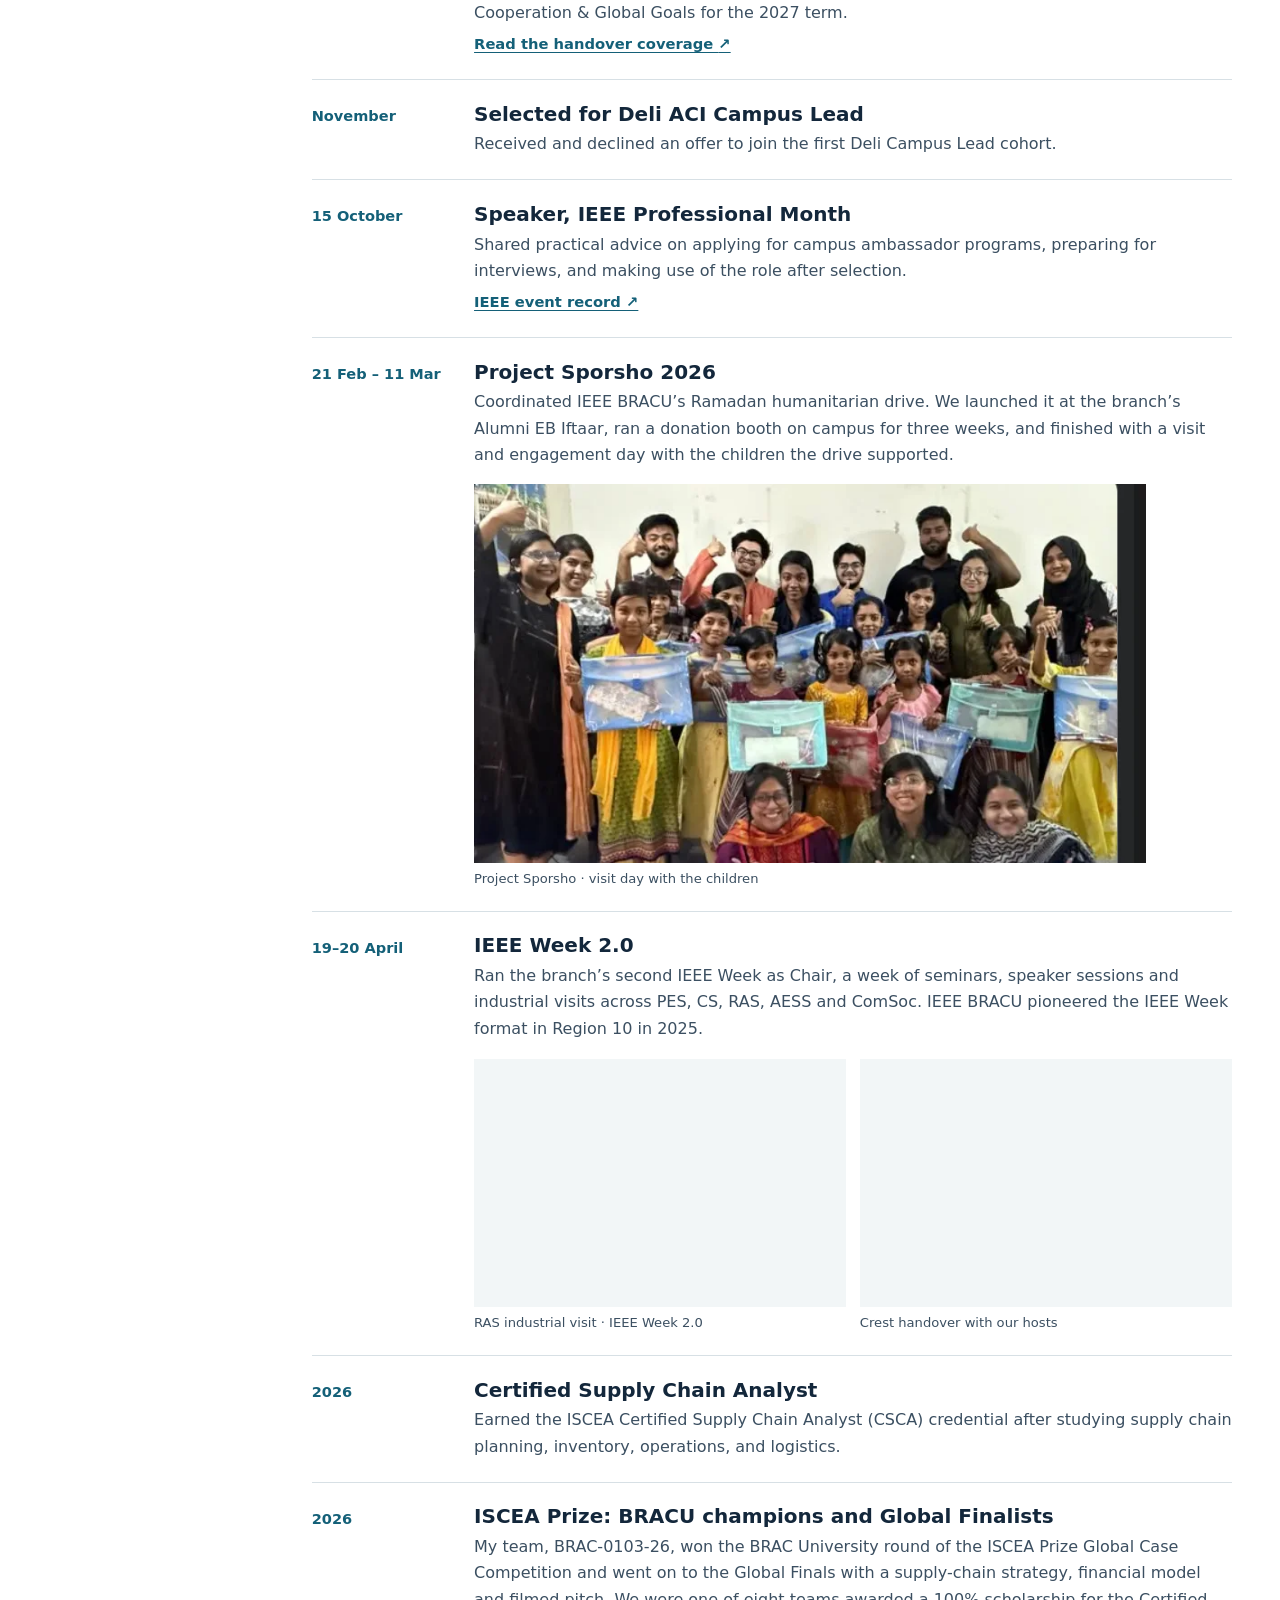
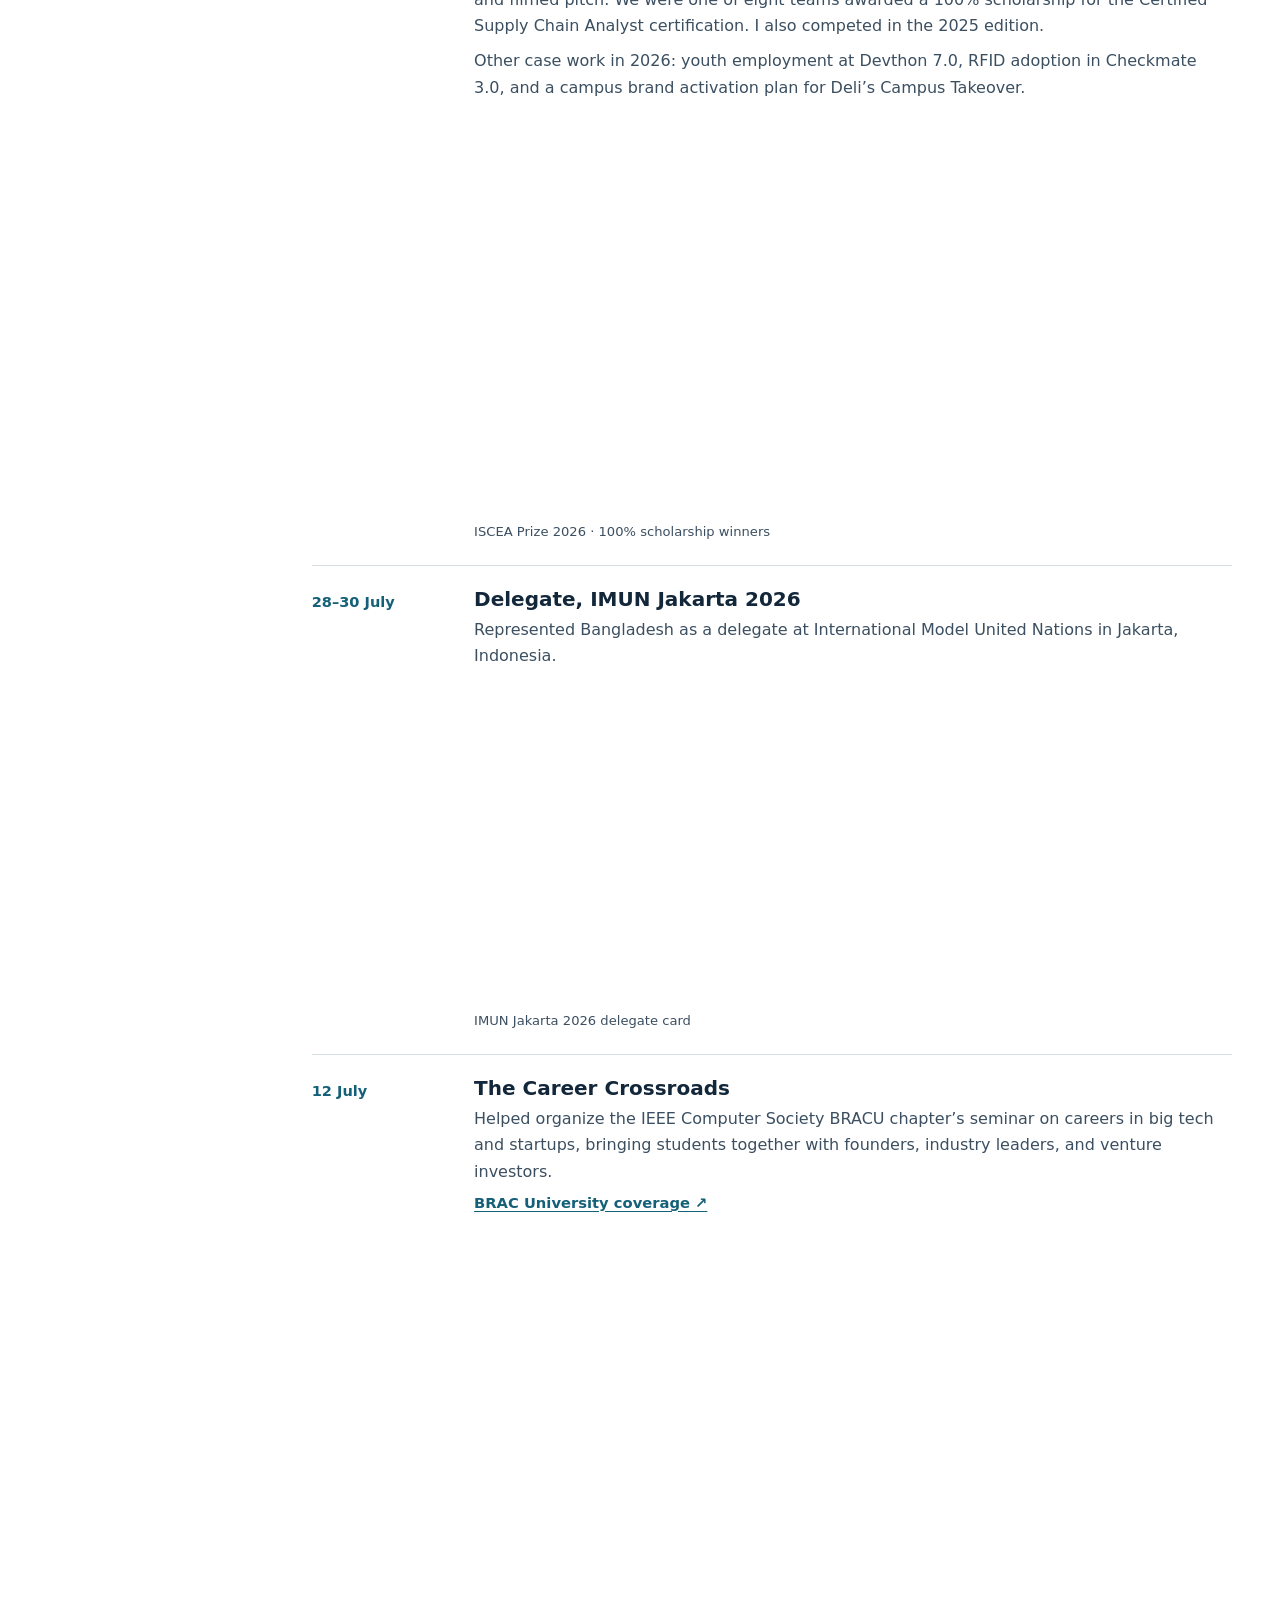
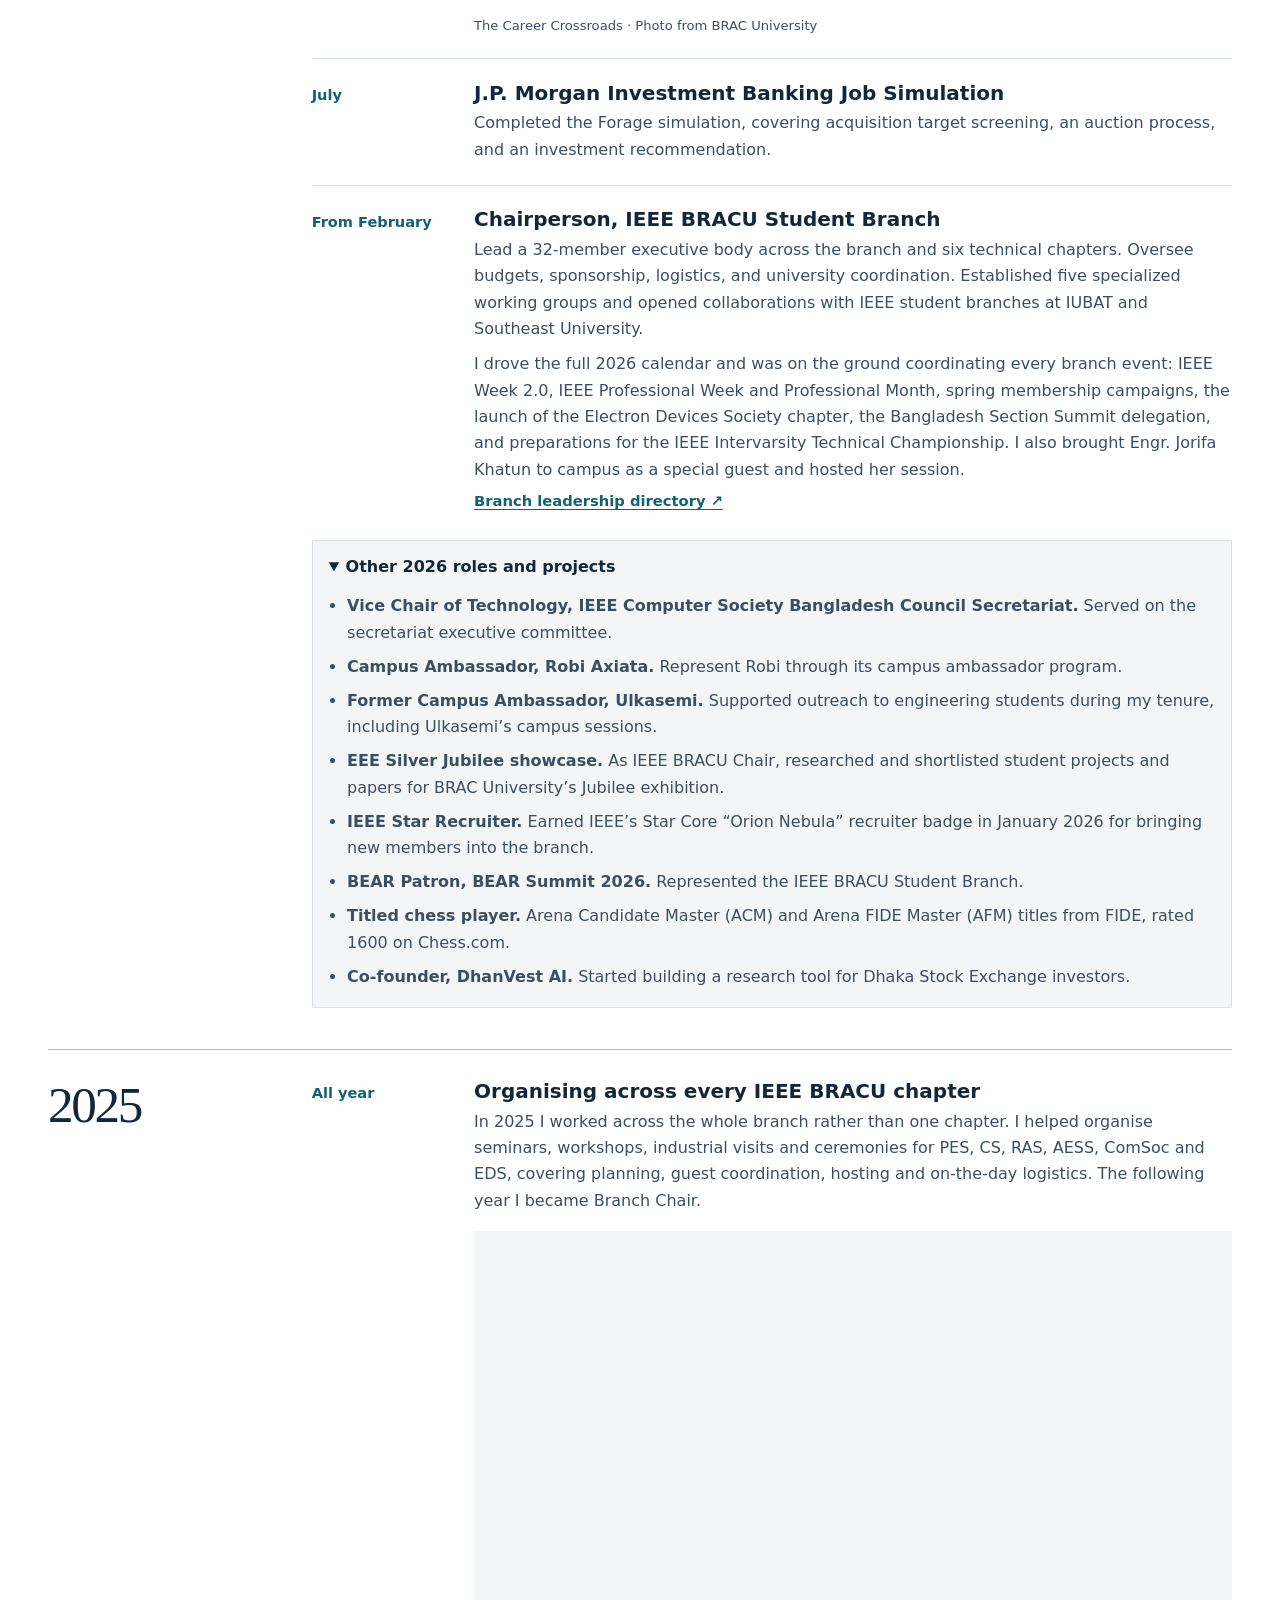
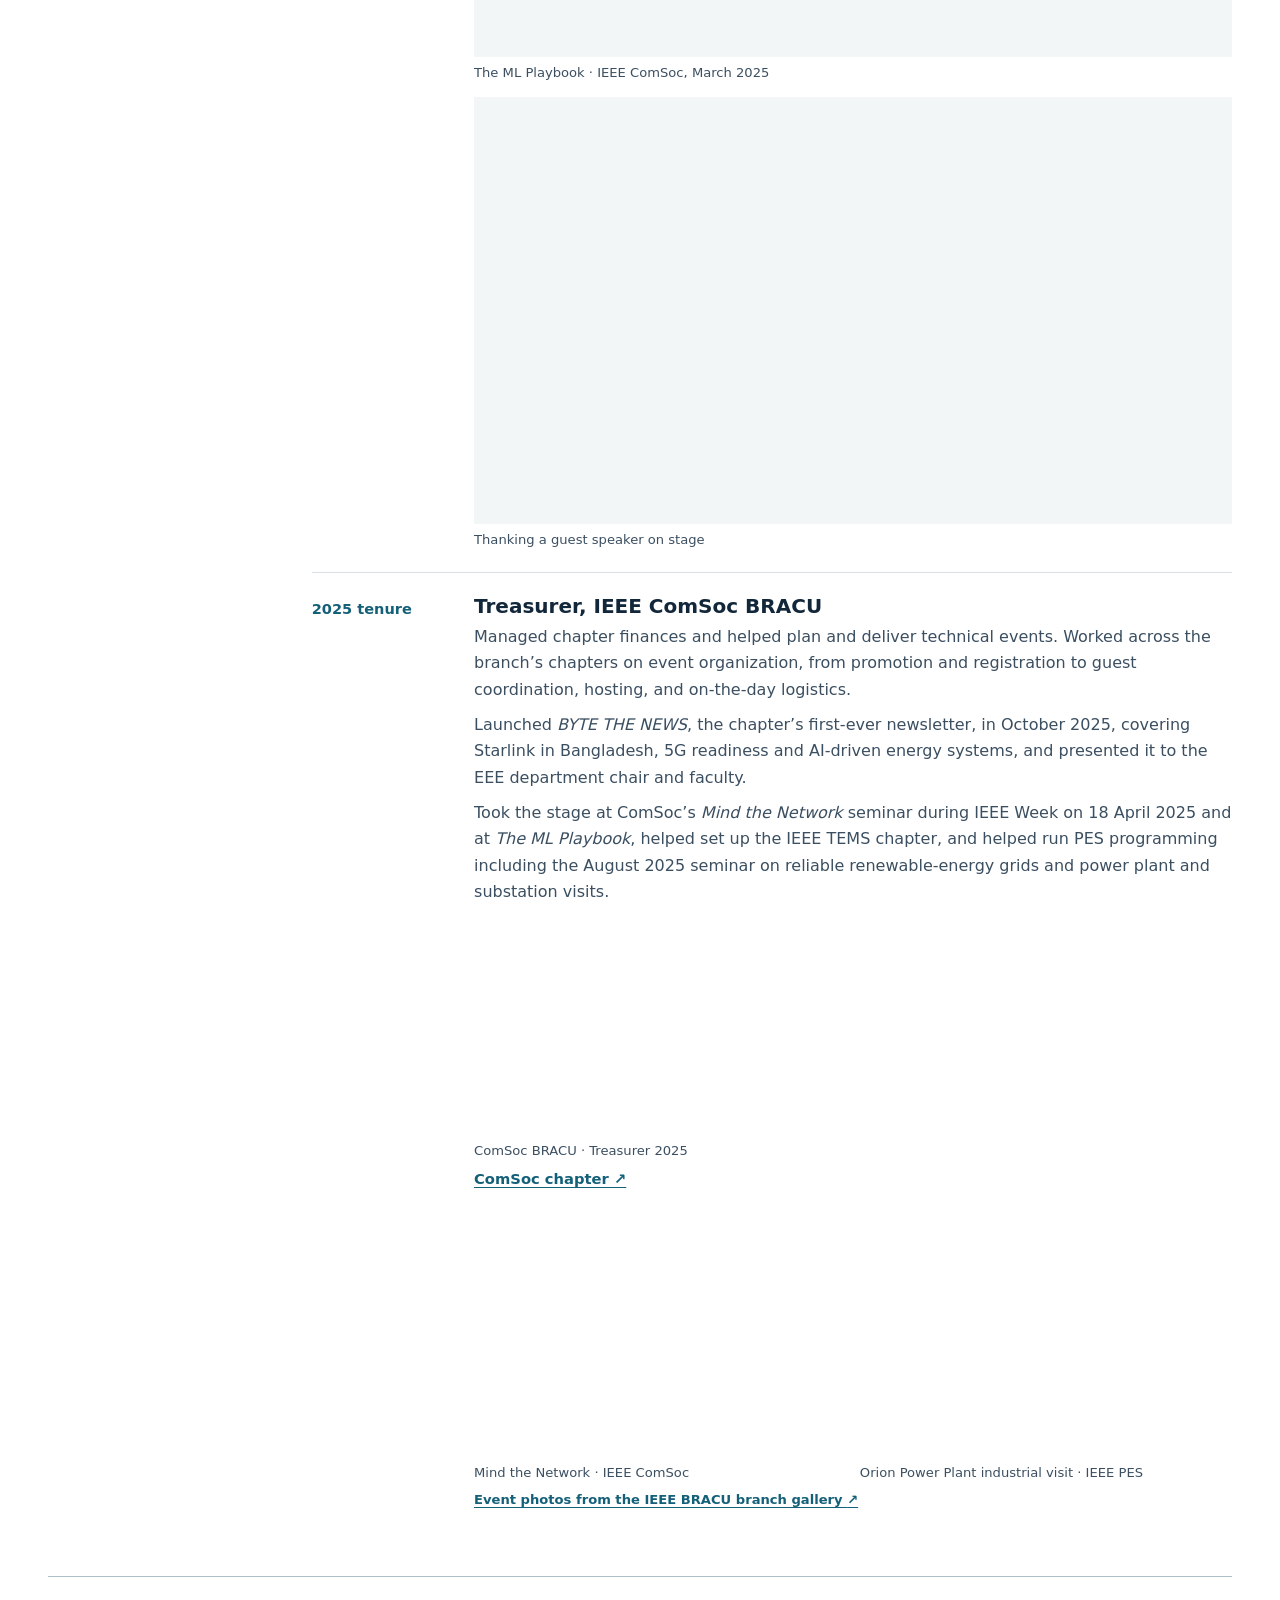
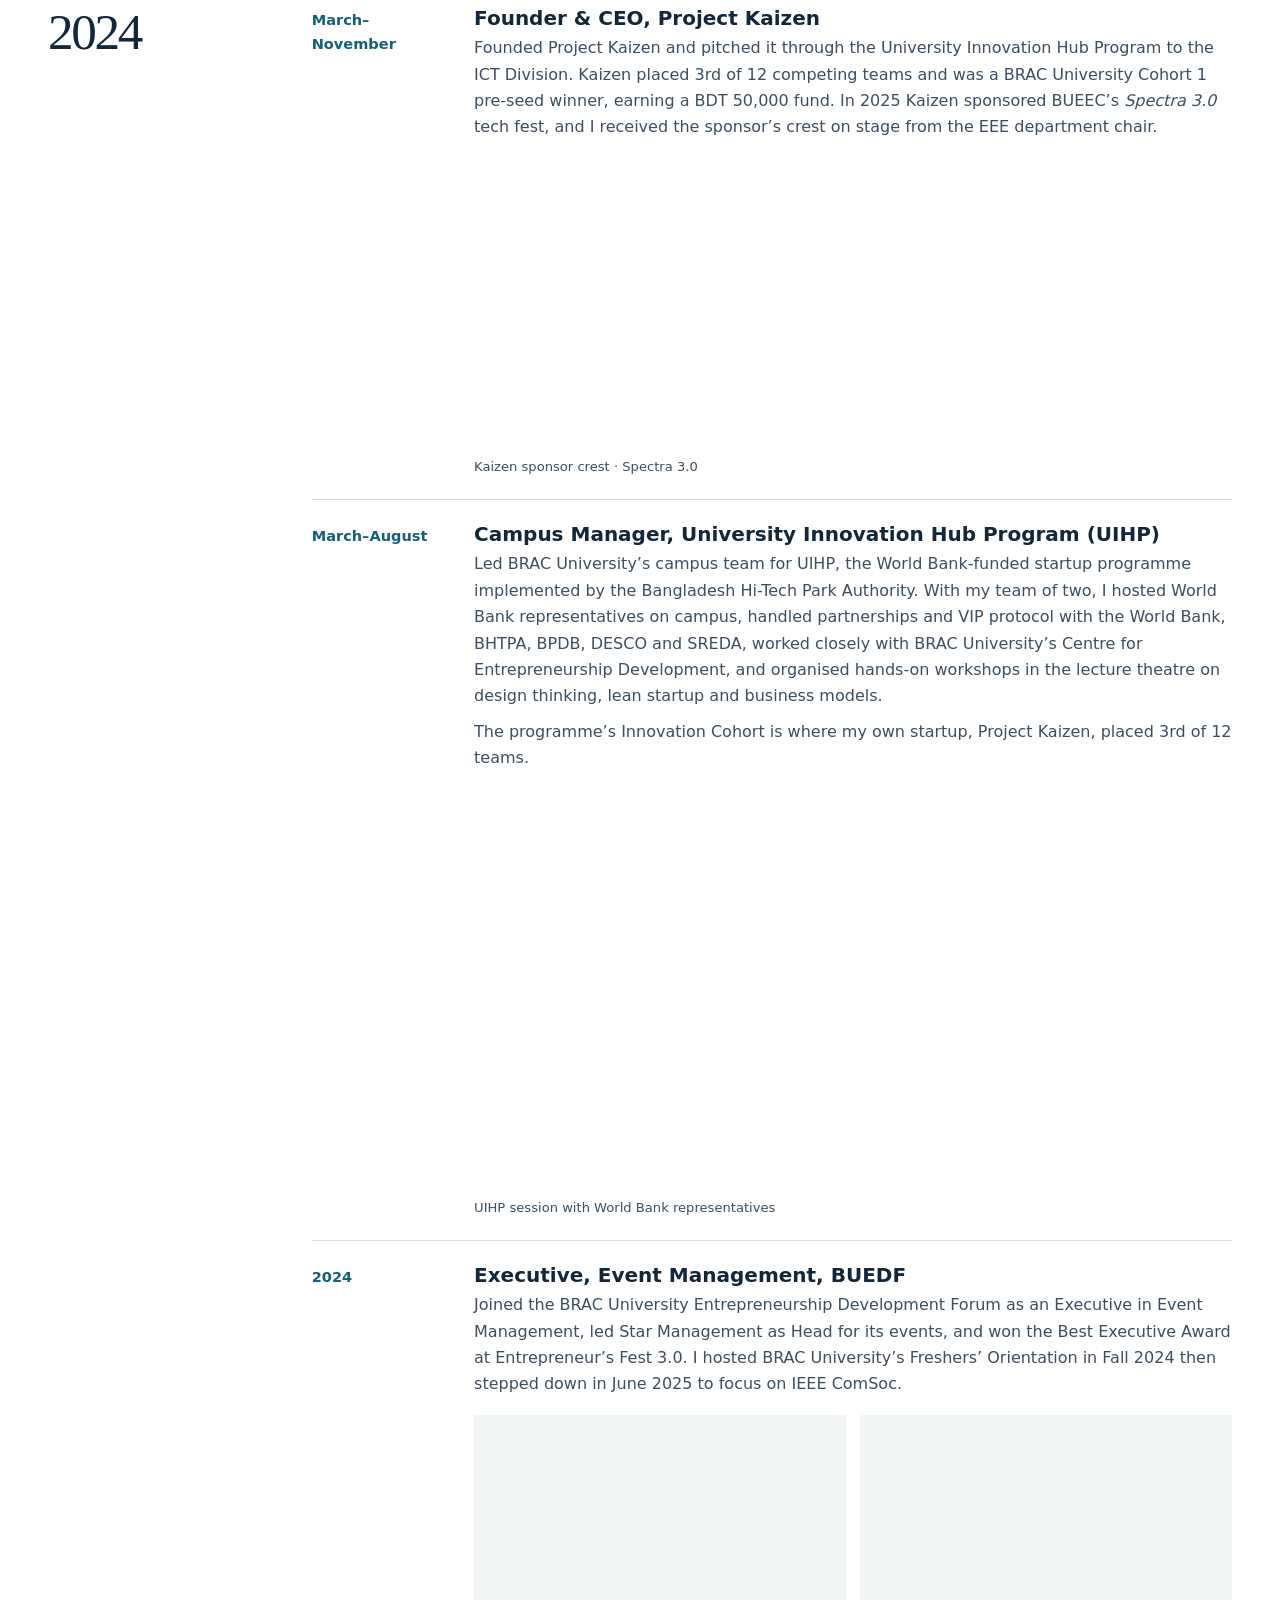
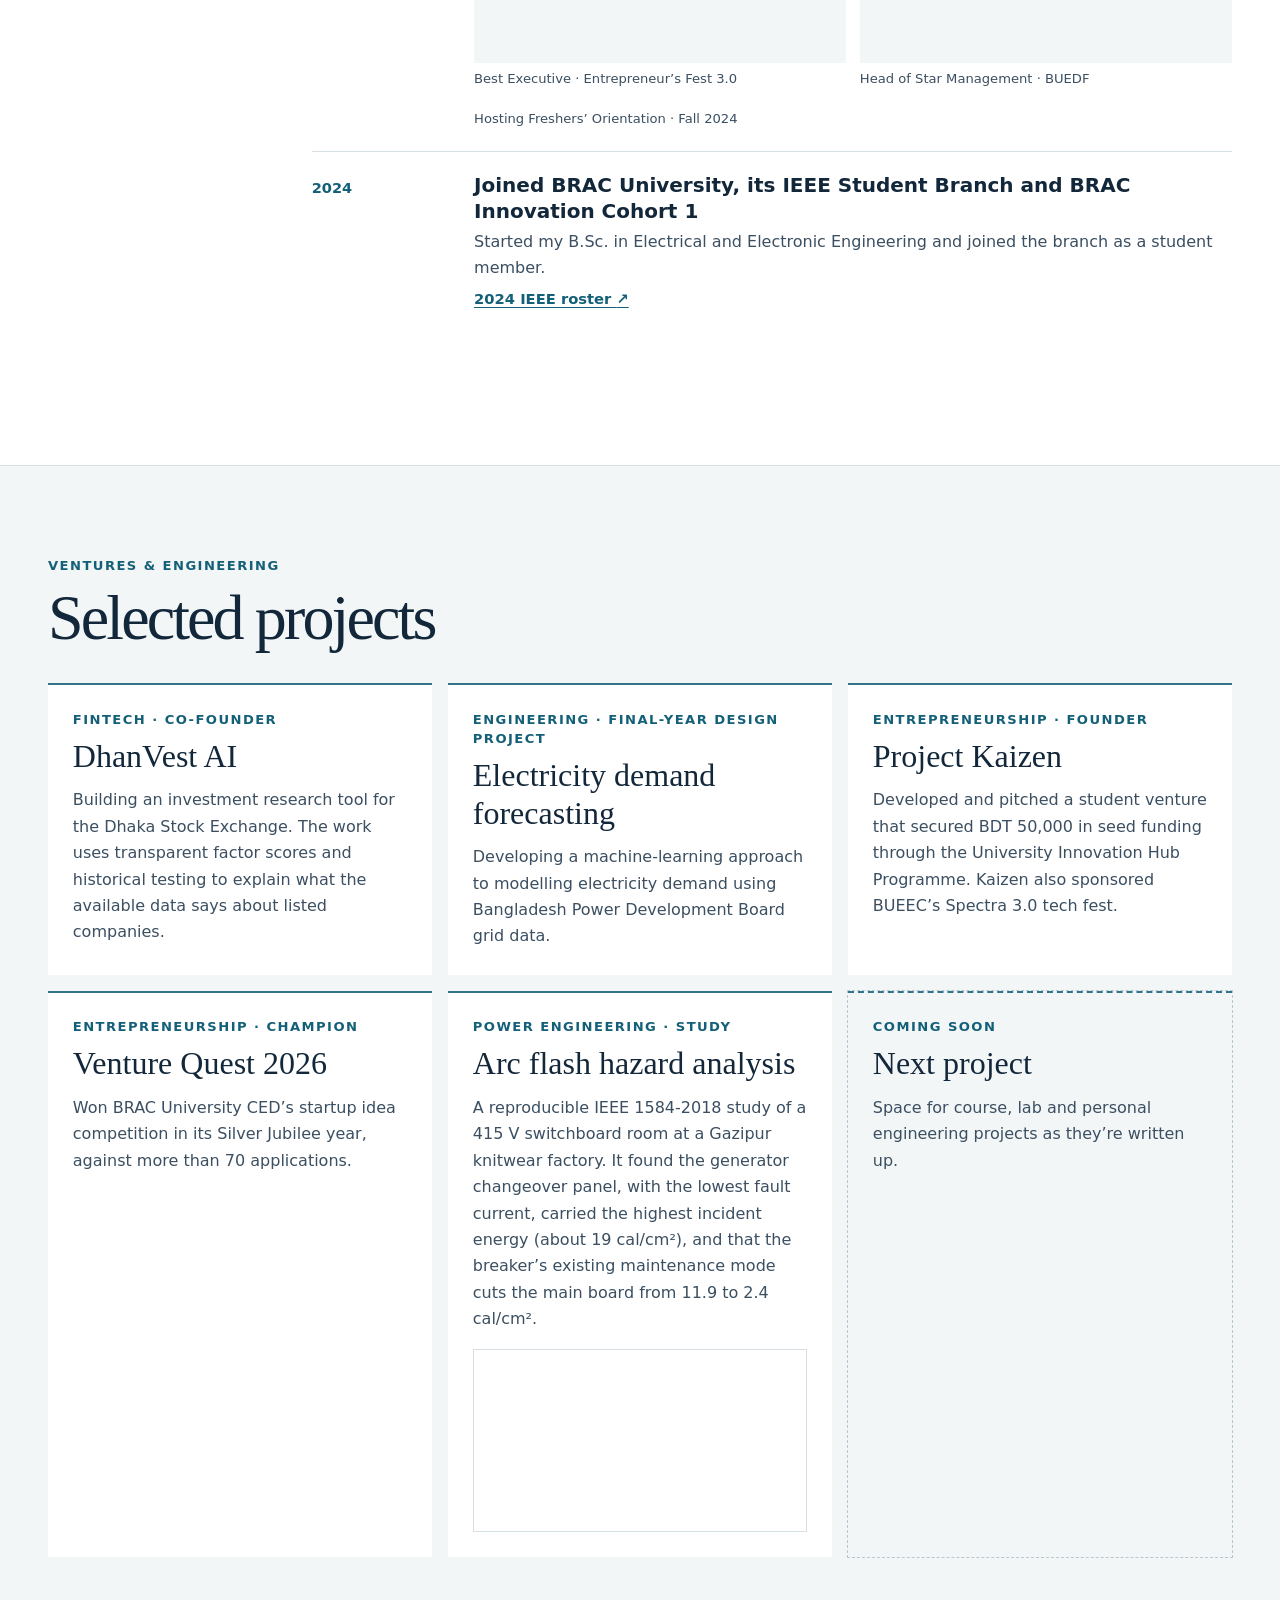
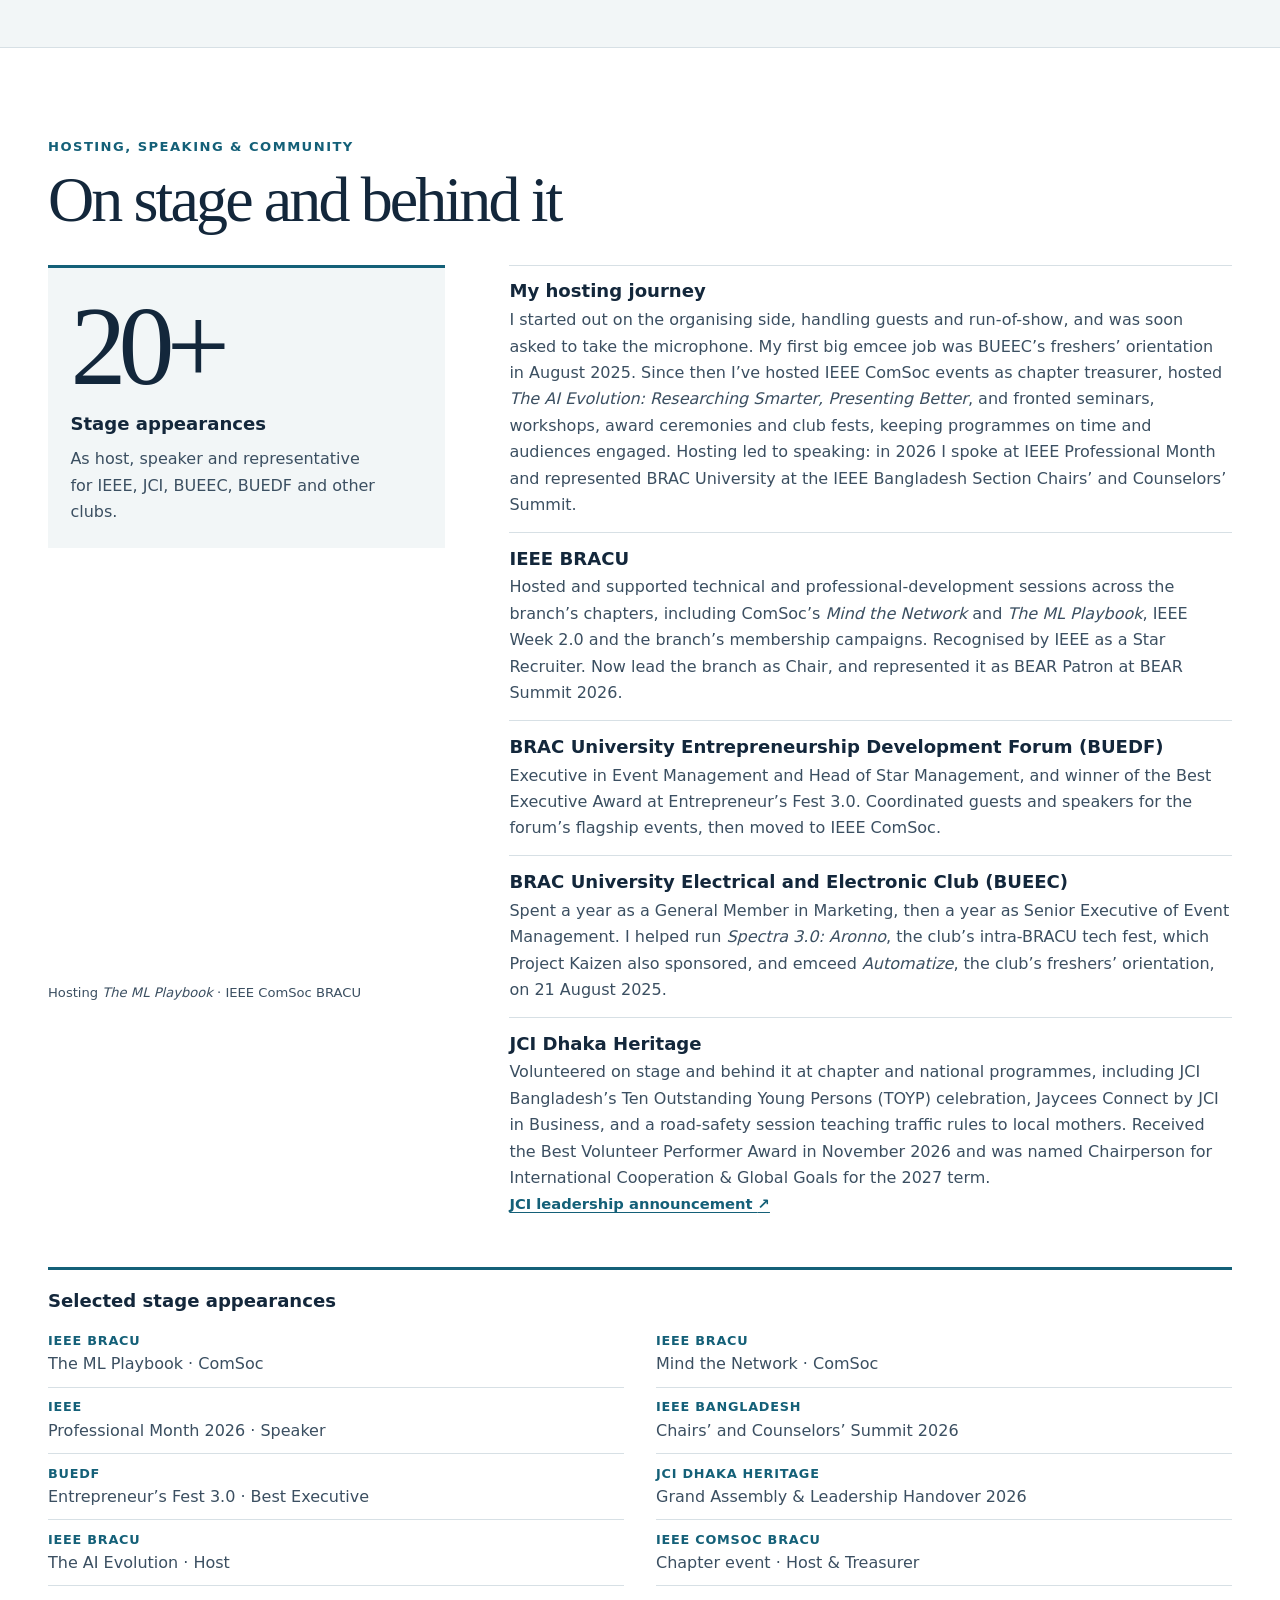
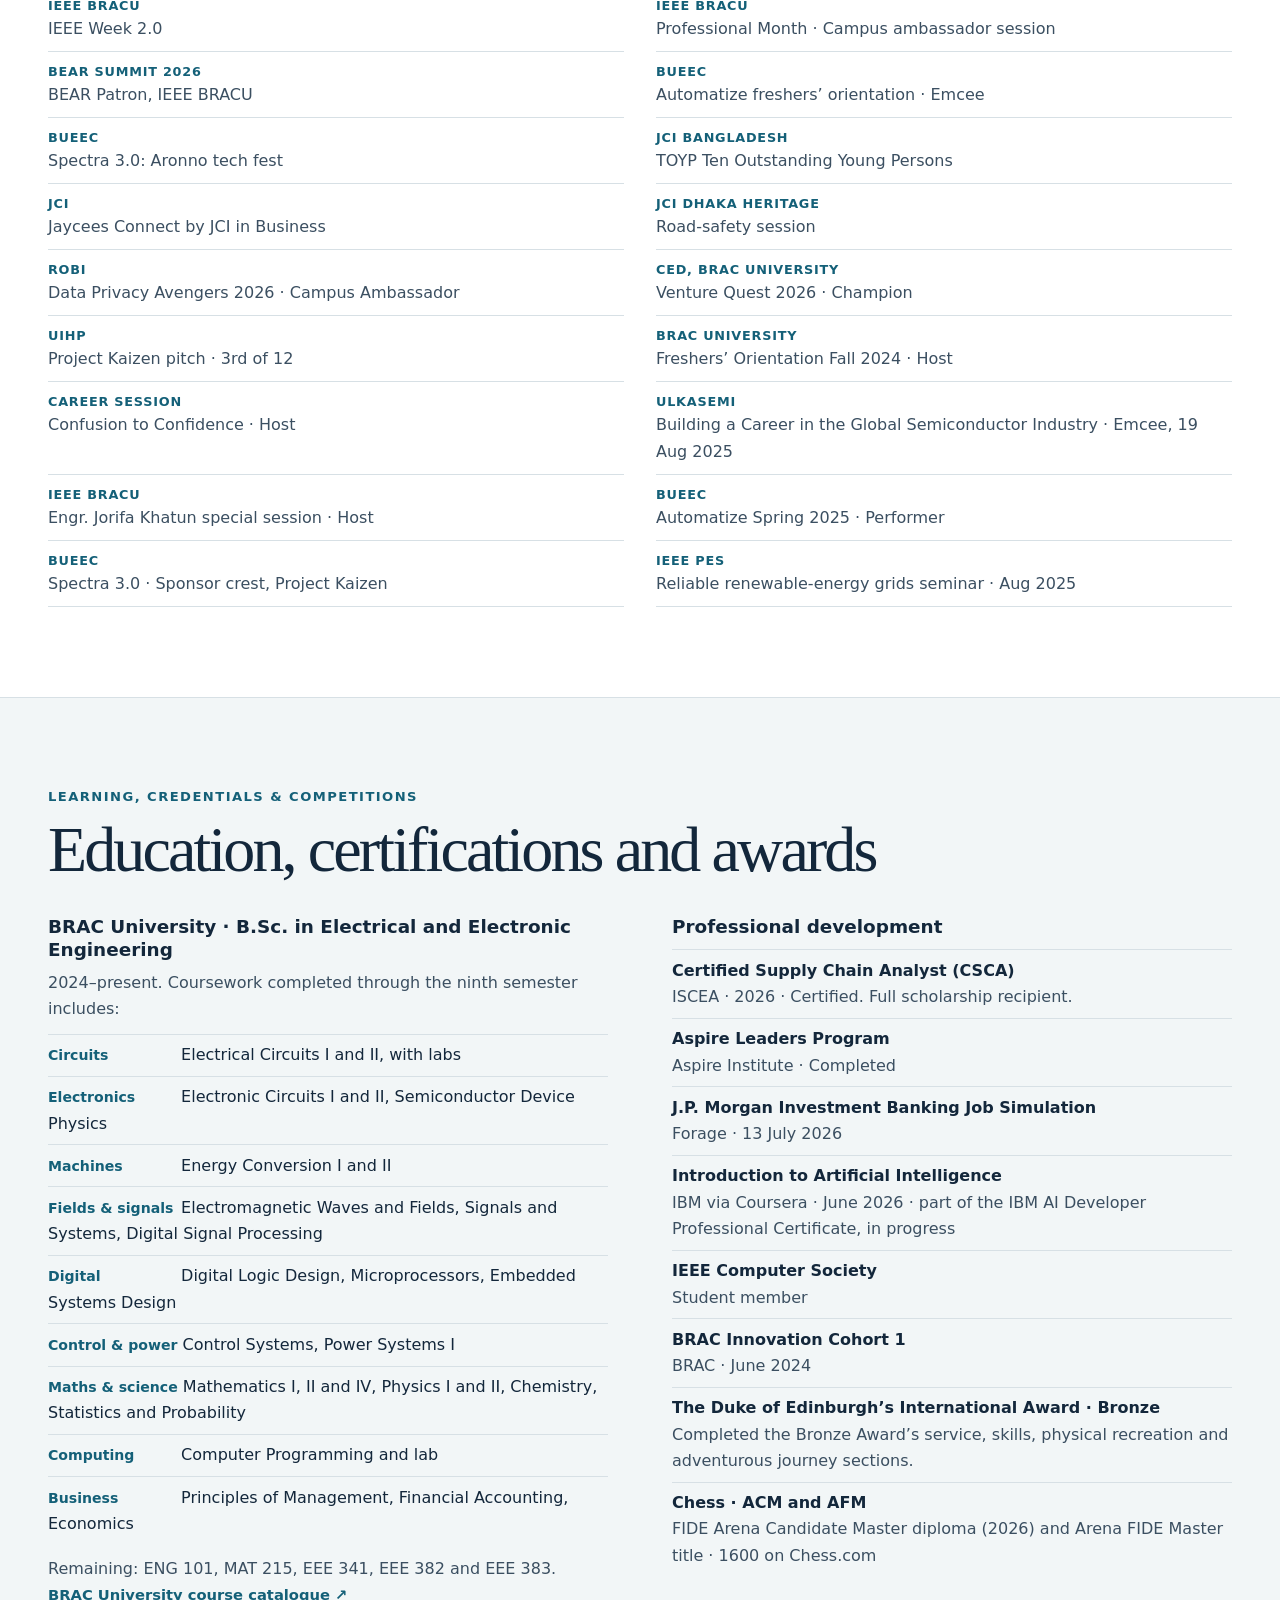
==== commit 387a247d: "Add RS 67 trophy photo and fix championship wording Co-Authored-By: Claude Opus 5.5 <noreply@anthrop" ====
--- a/index.html
+++ b/index.html
@@ -391,7 +391,7 @@
               <li><span>Computing</span> Computer Programming and lab</li>
               <li><span>Business</span> Principles of Management, Financial Accounting, Economics</li>
             </ul>
-            <p class="tbc">Remaining: ENG 101, MAT 215, EEE 341, EEE 382 and EEE 383. Check that the course groupings above match your transcript.</p>
+            <p>Remaining: ENG 101, MAT 215, EEE 341, EEE 382 and EEE 383.</p>
             <a class="text-link" href="https://www.bracu.ac.bd/avilable-program/bachelor-science-electrical-and-electronic-engineering-eee">BRAC University course catalogue <span aria-hidden="true">↗</span></a>
           </article>
           <article>
@@ -436,7 +436,7 @@
       <div class="section-heading"><div><p class="eyebrow">Music, sport &amp; chess</p><h2 id="beyond-title">Beyond the podium</h2></div></div>
       <div class="beyond-grid">
         <article><img src="assets/harmonium.webp" width="242" height="248" loading="lazy" alt="Rayadh Abrar playing harmonium on stage"><h3>Music</h3><p>I sing and play harmonium, and performed on stage at BUEEC’s <em>Automatize</em> in April 2025.</p></article>
-        <article><img src="assets/sports.webp" width="514" height="239" loading="lazy" alt="Rayadh Abrar lifting a trophy, and playing basketball in a 666 jersey"><h3>Sport</h3><p>I play basketball on campus, wearing the number 666, and won the house championship trophy at BRAC University’s RS 67 Residential Semester sports in Fall 2024.</p></article>
+        <article><img src="assets/rs67-trophy.webp" width="501" height="671" loading="lazy" alt="Rayadh Abrar hugging the RS 67 House Championship trophies" style="object-position: 50% 30%"><h3>Sport</h3><p>I play basketball on campus, wearing the number 666, and lifted the overall championship trophy with my house, Sulla, at BRAC University’s RS 67 Residential Semester in Fall 2024, winning the tournament on the strength of basketball and every other game we played.</p></article>
         <article class="chess-card"><p class="chess-mark" aria-hidden="true">♞</p><h3>Chess</h3><p>FIDE Arena Candidate Master and Arena FIDE Master, rated 1600 on Chess.com.</p></article>
       </div>
     </section>
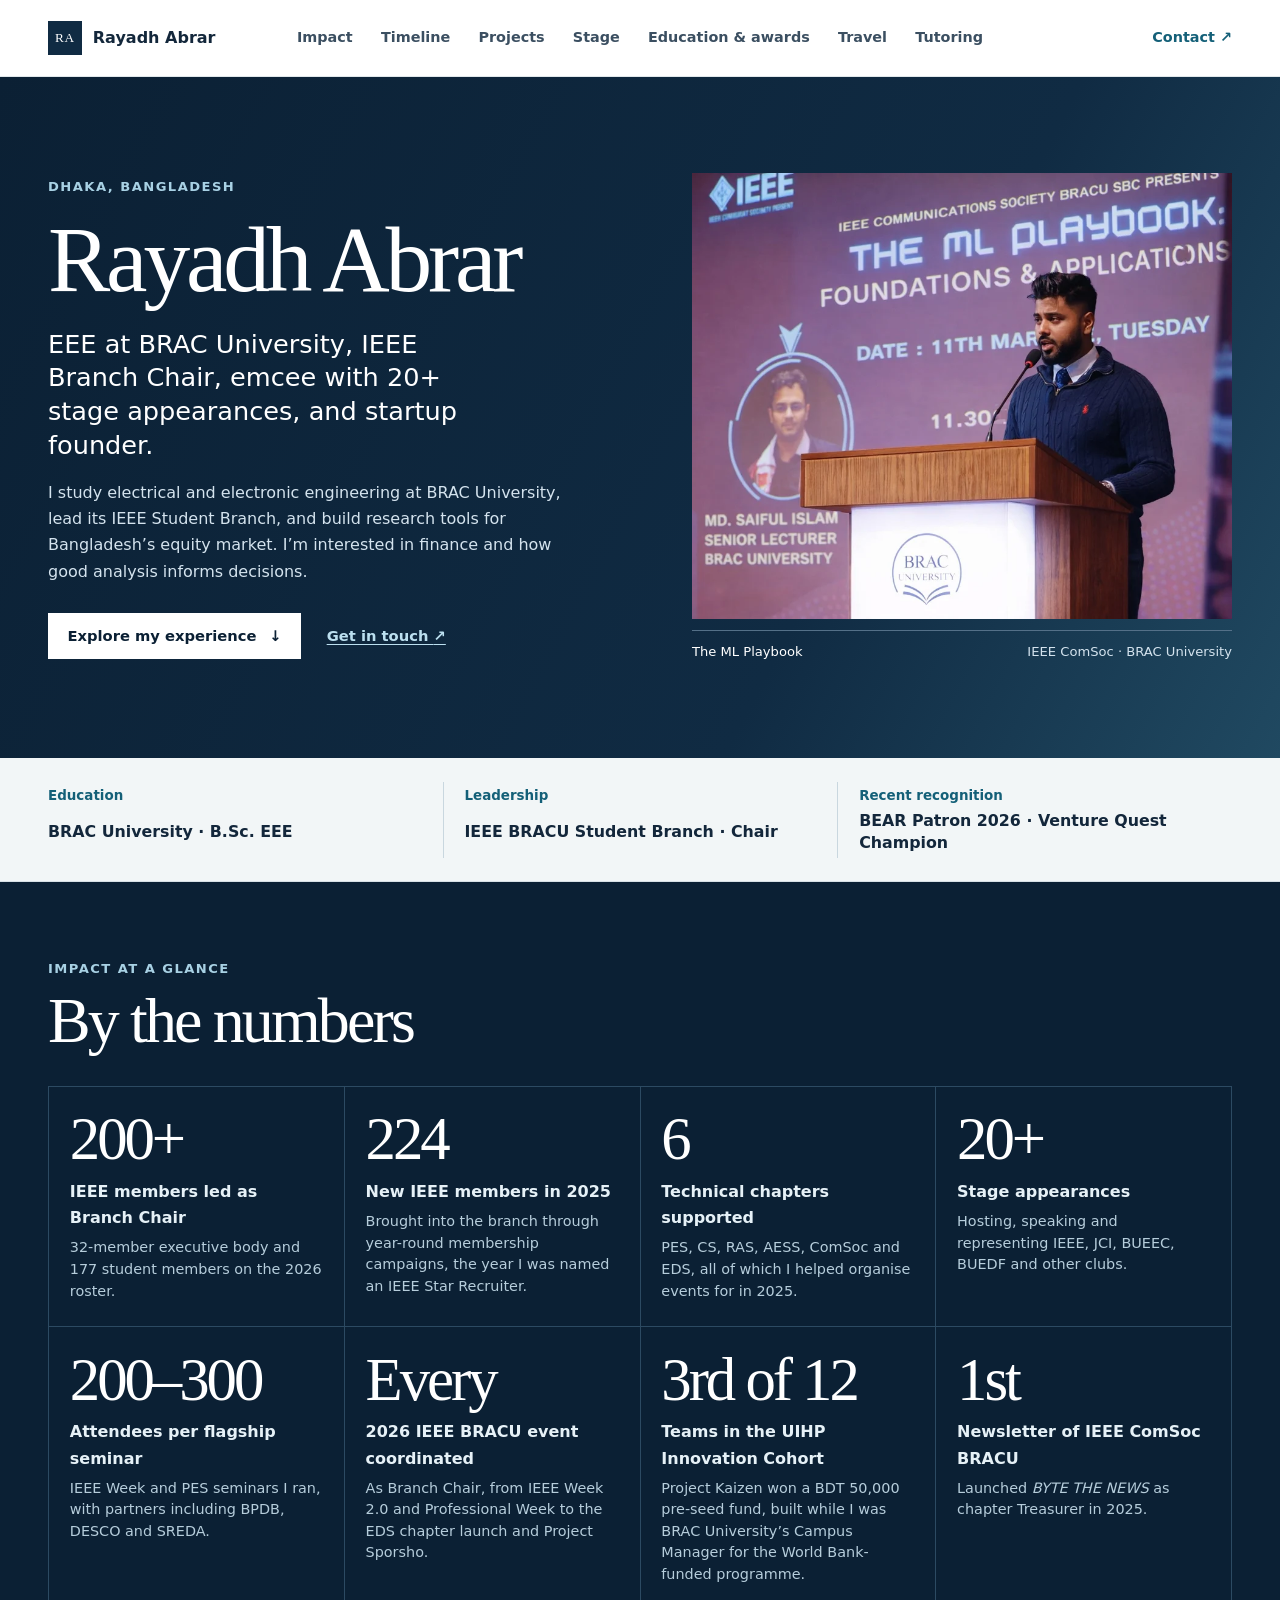
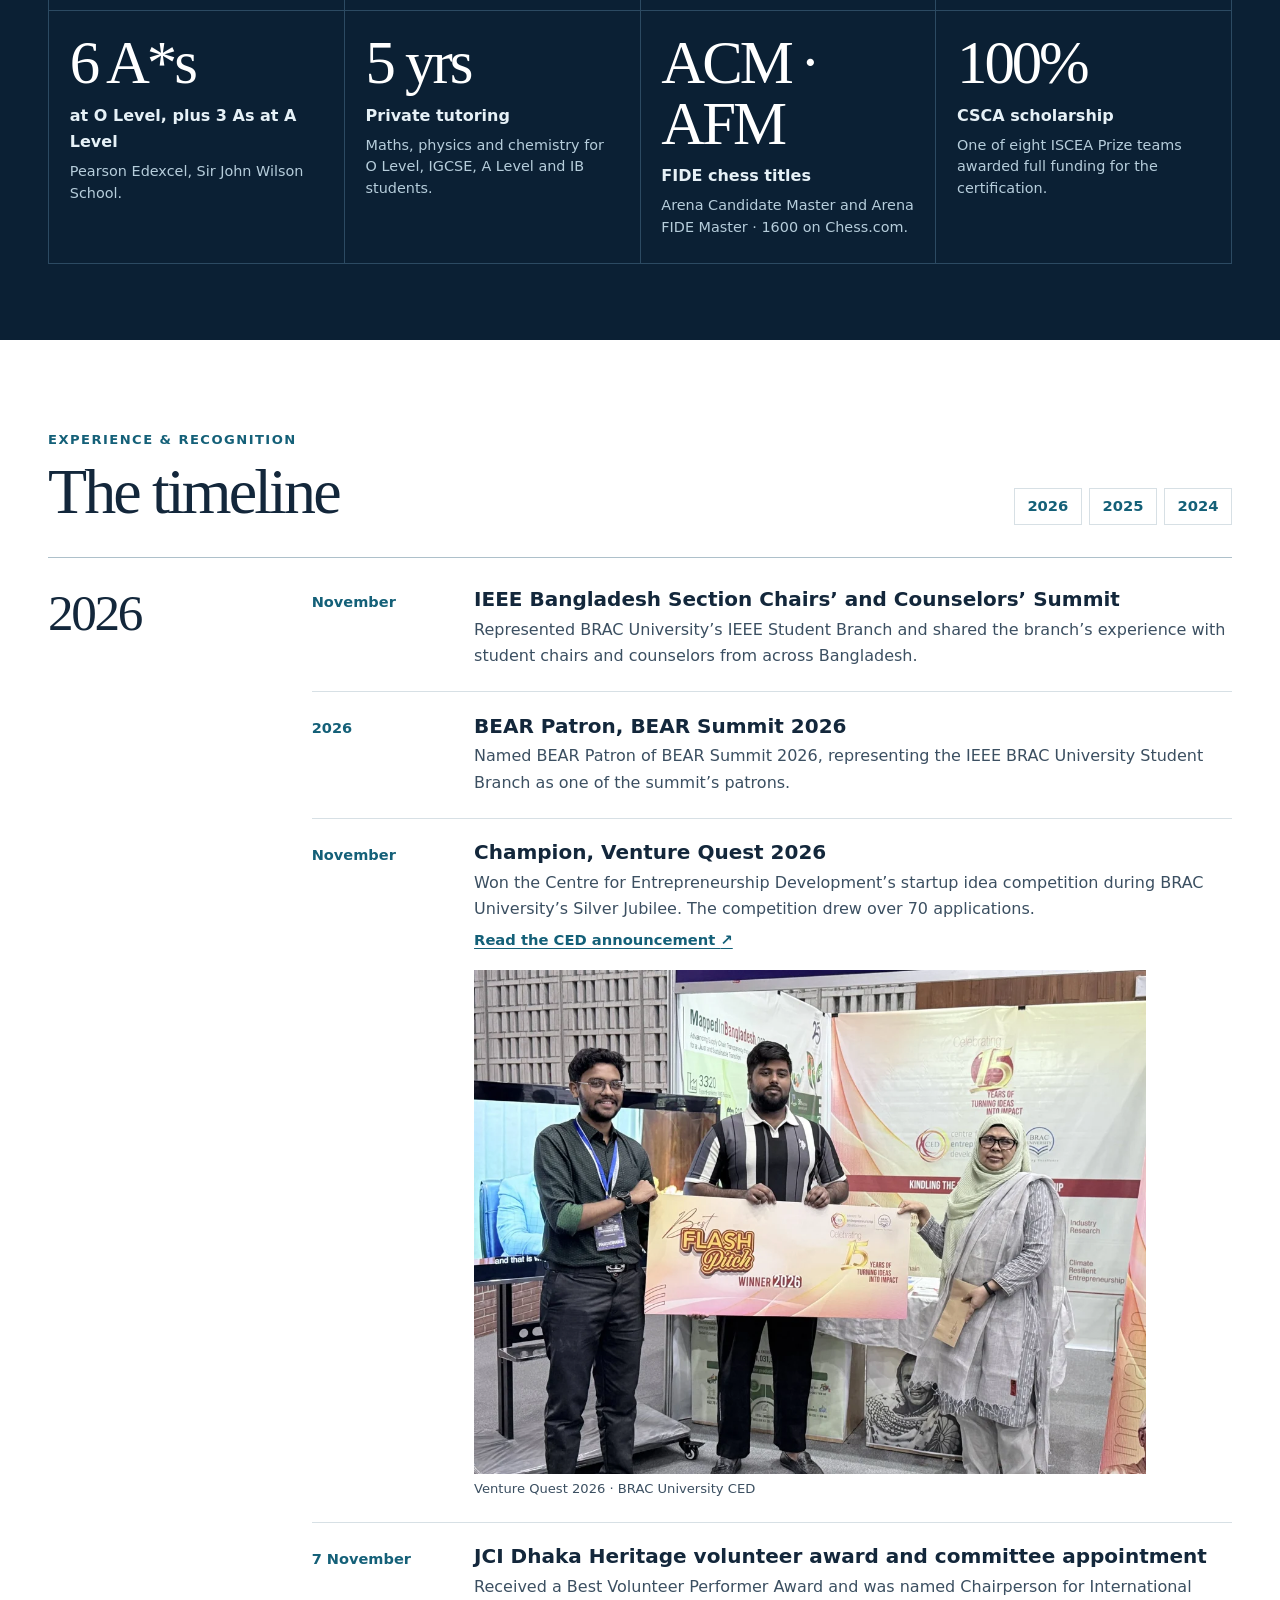
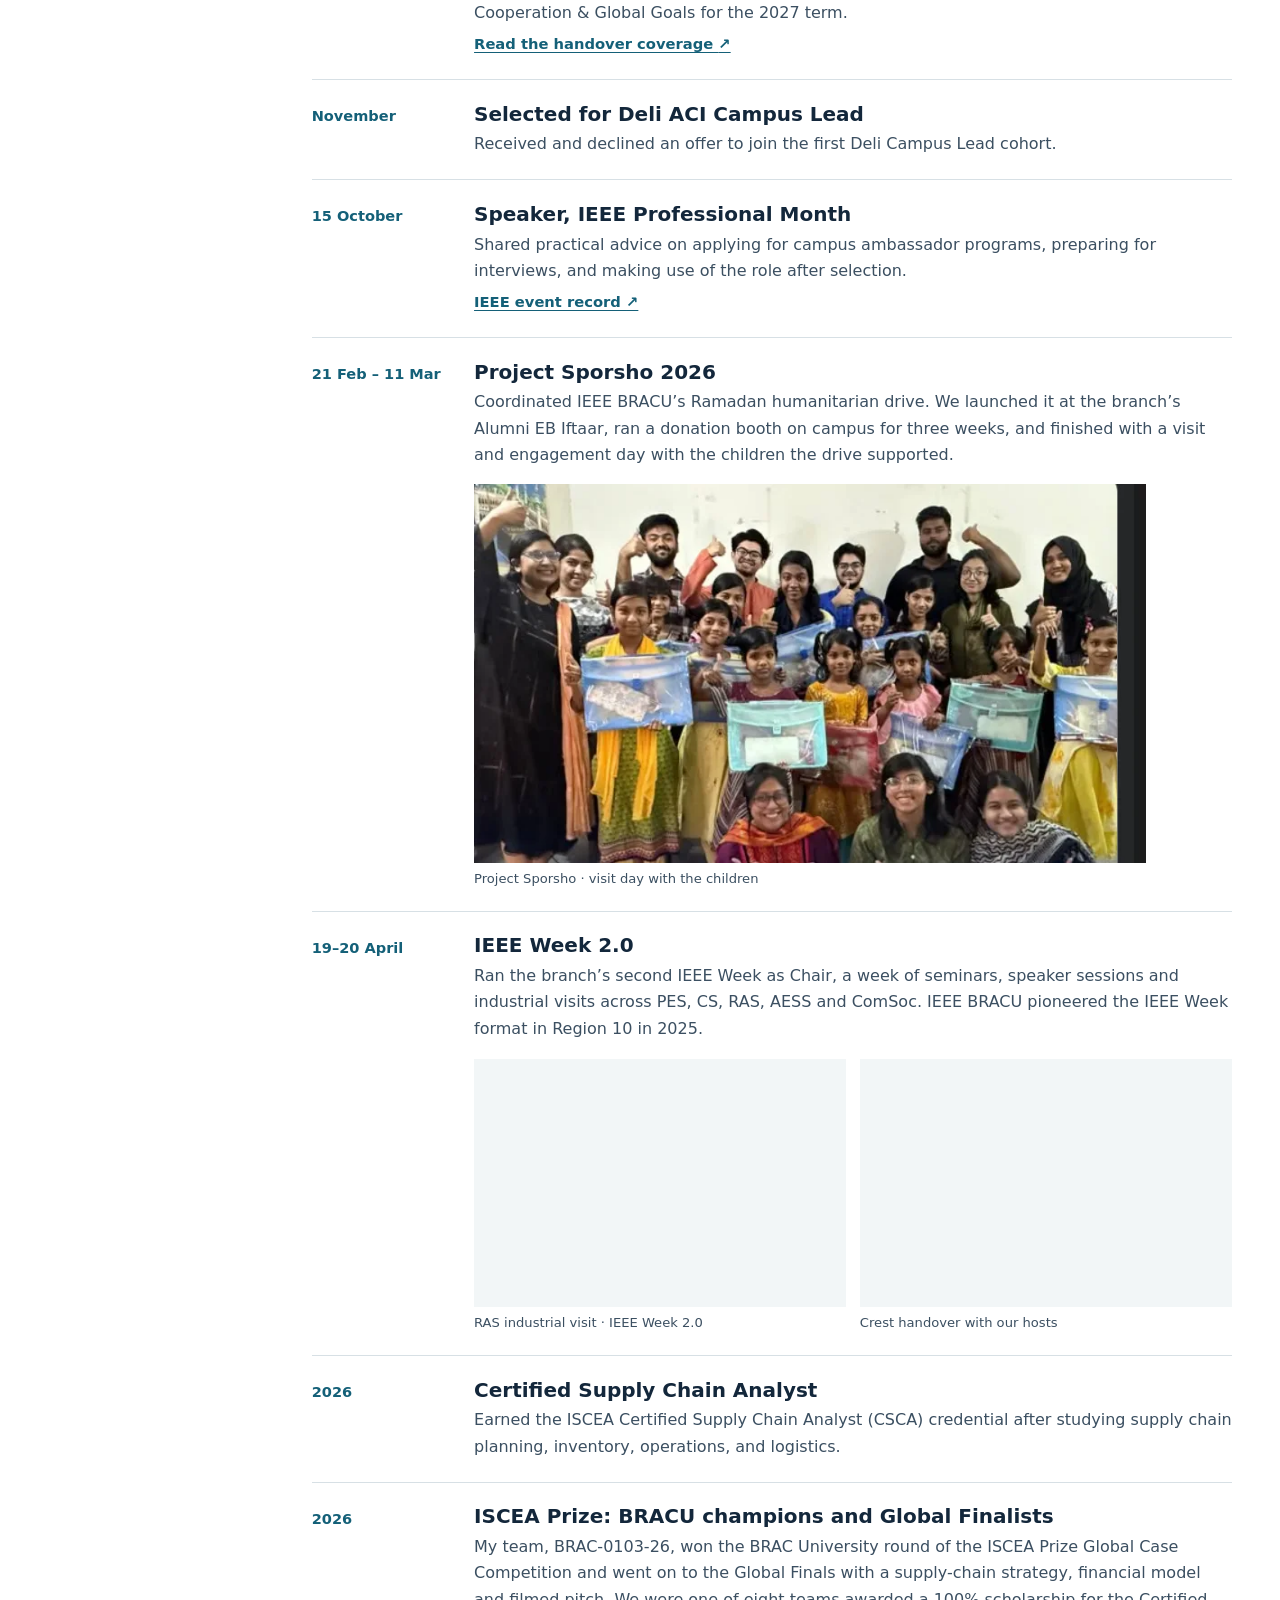
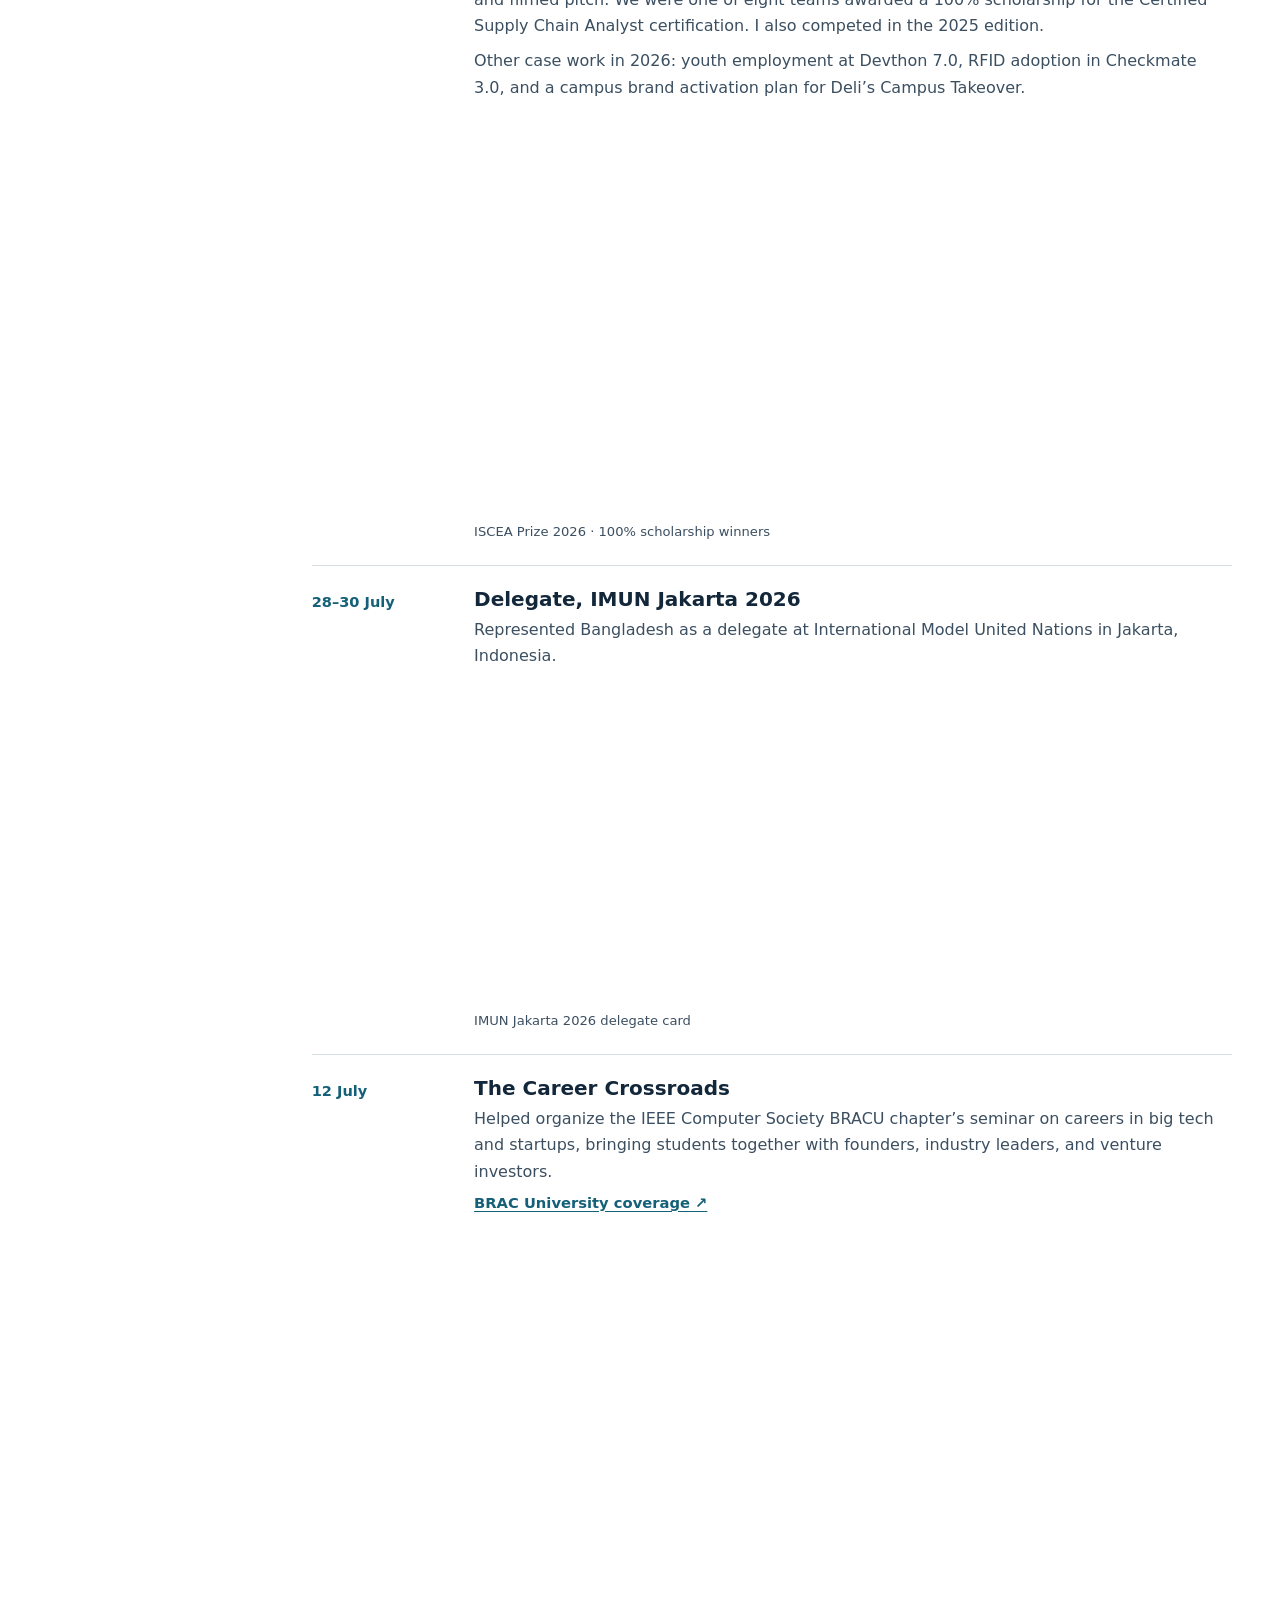
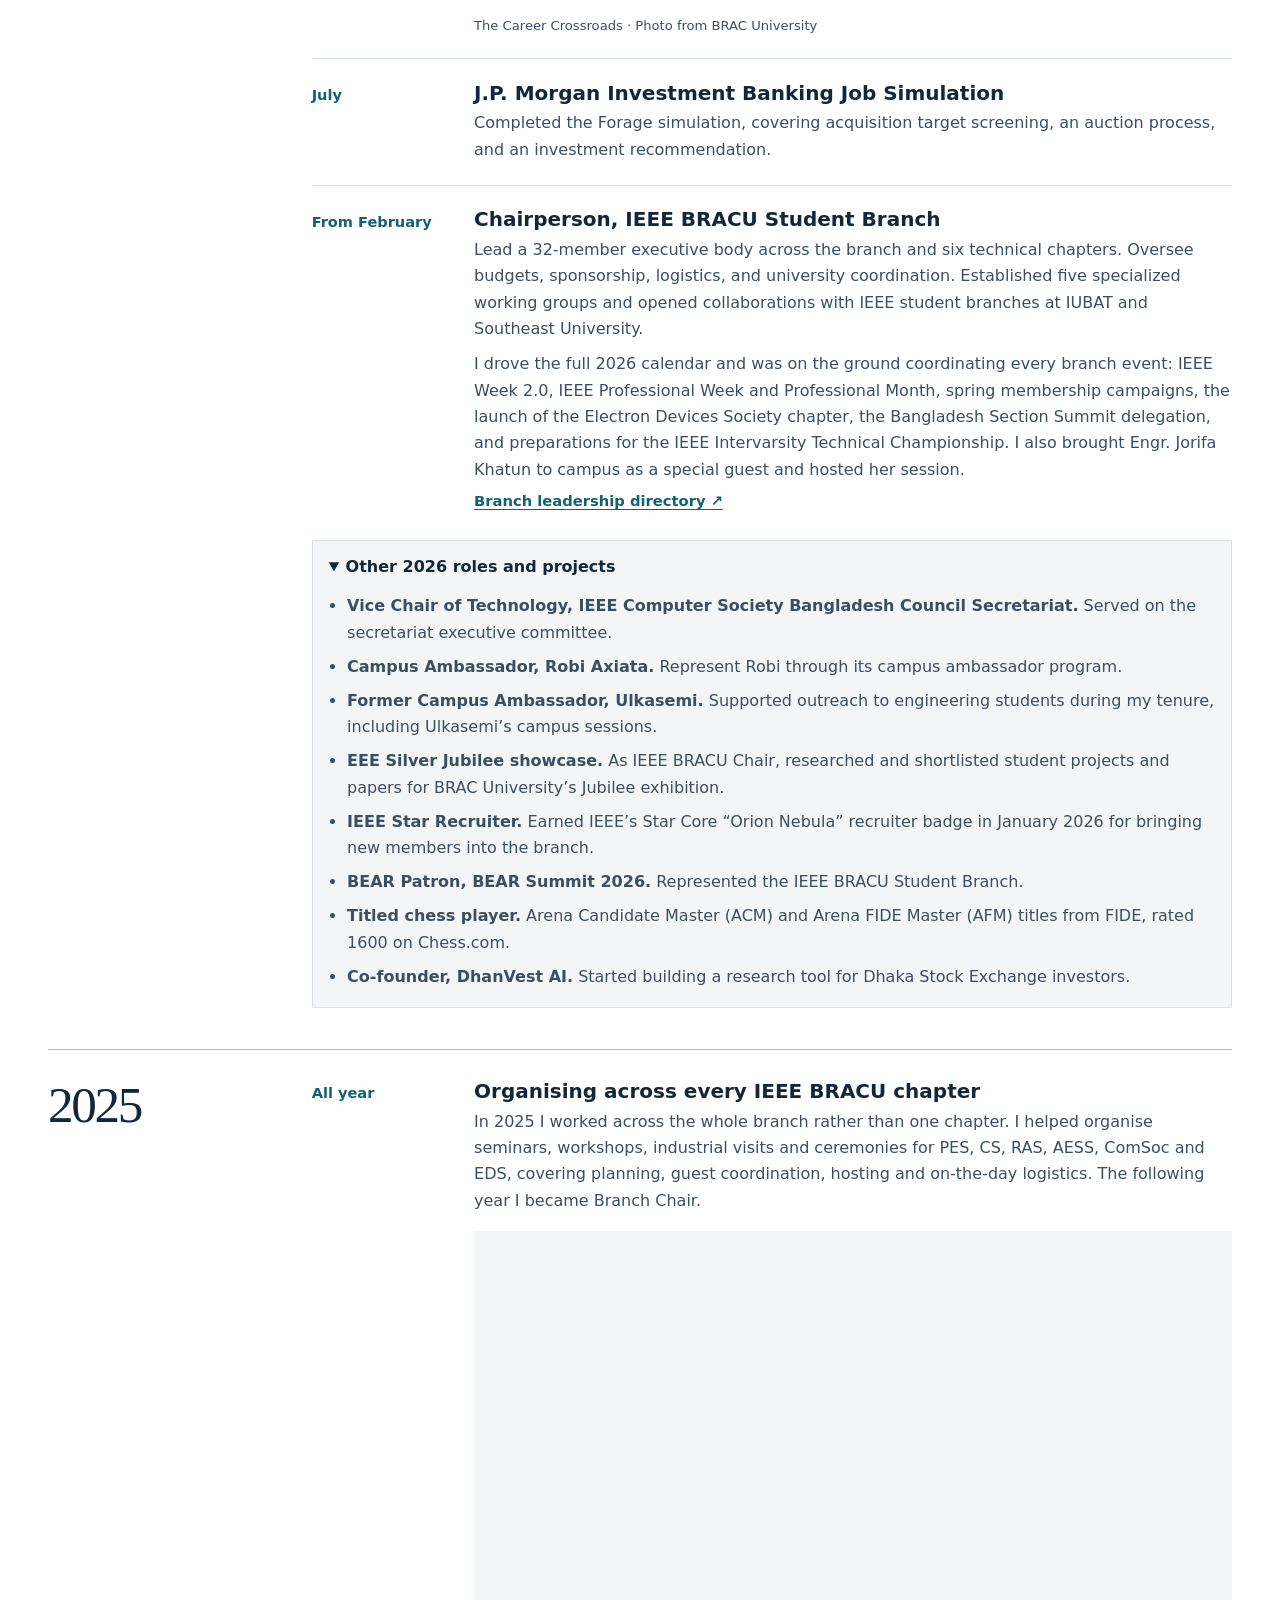
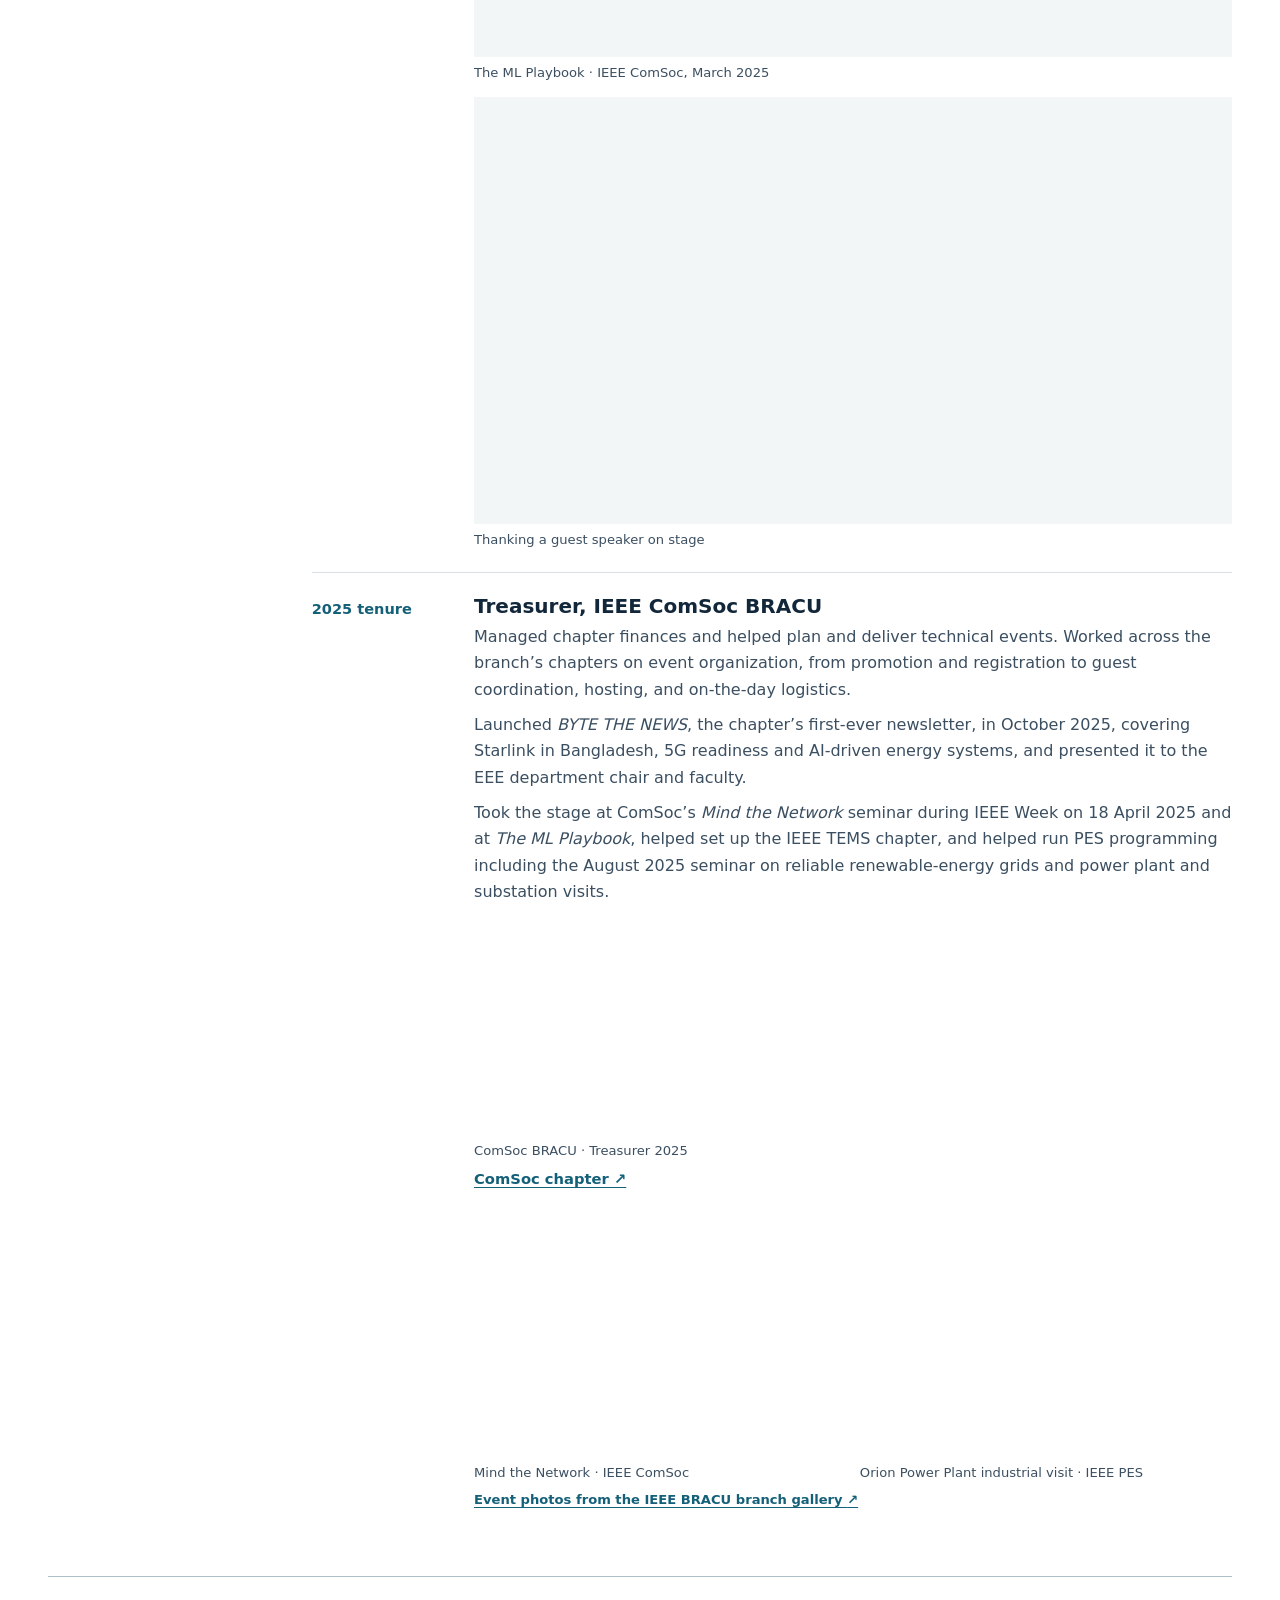
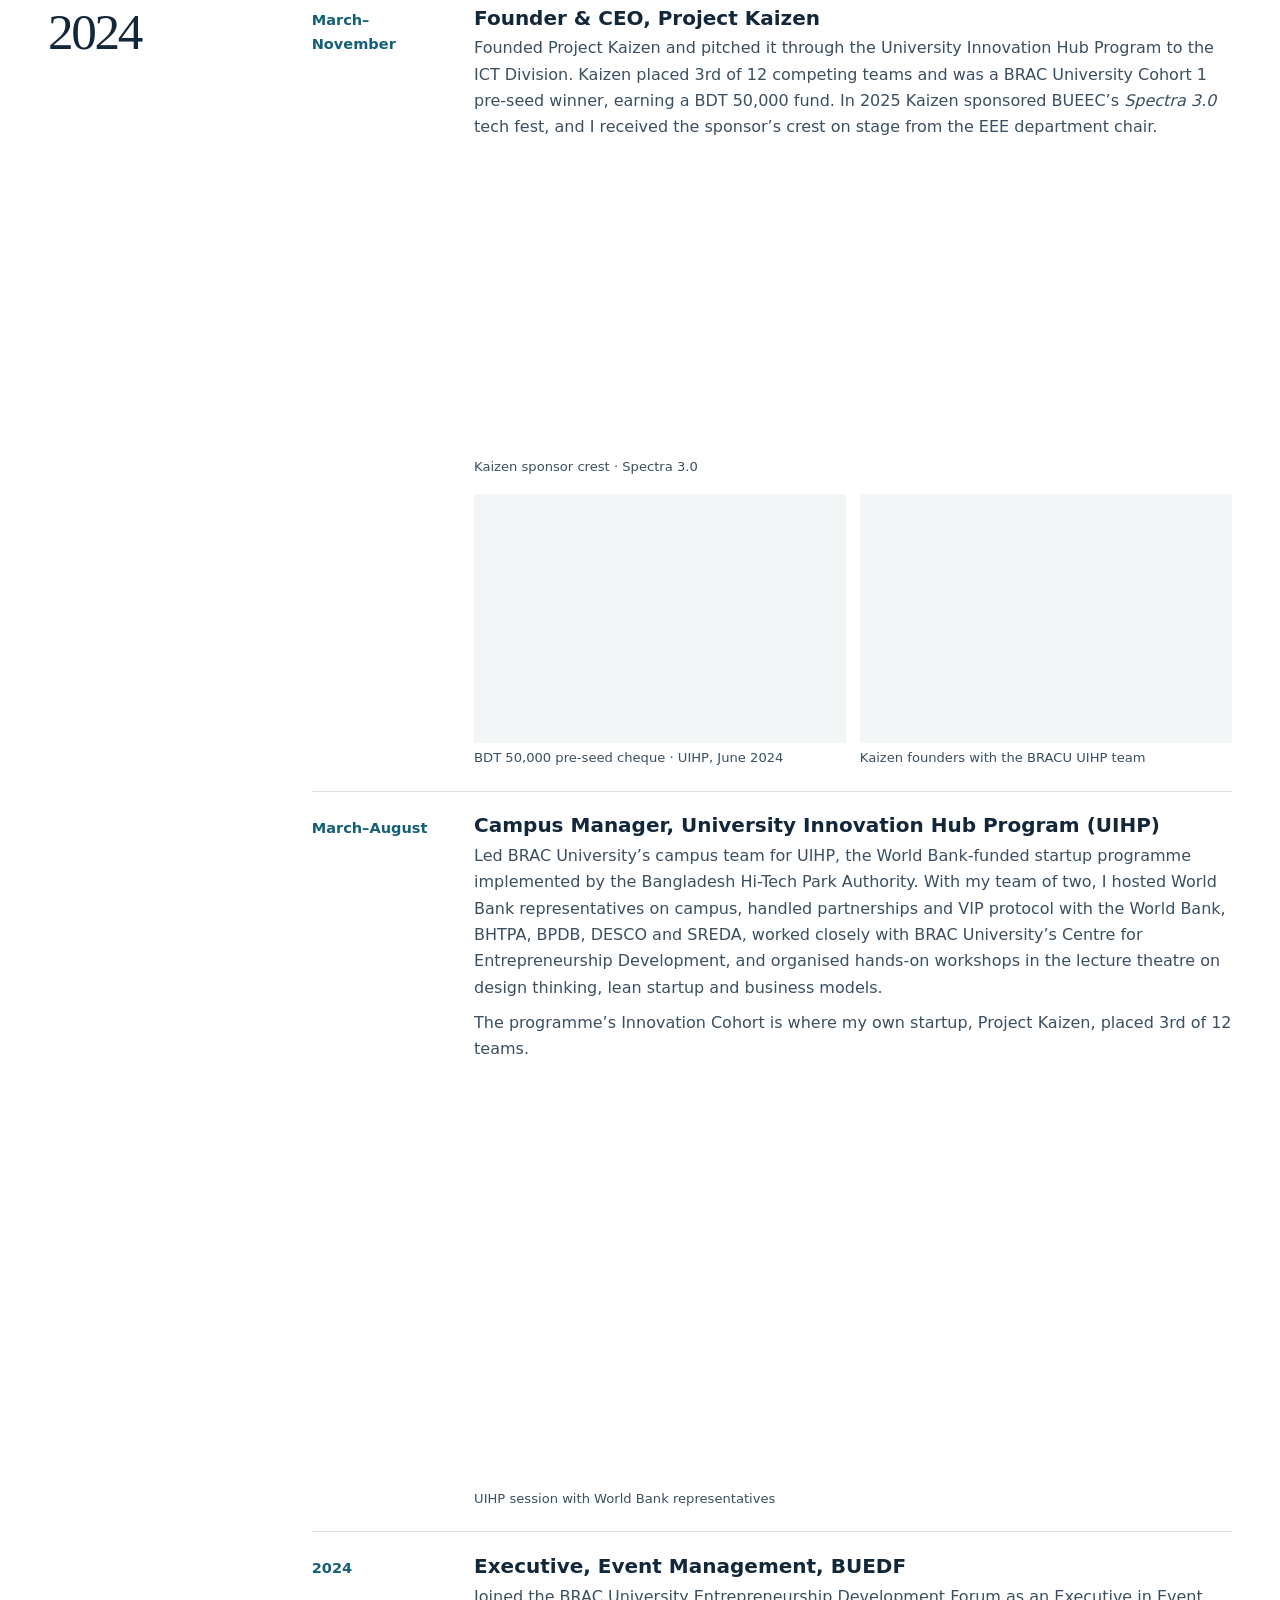
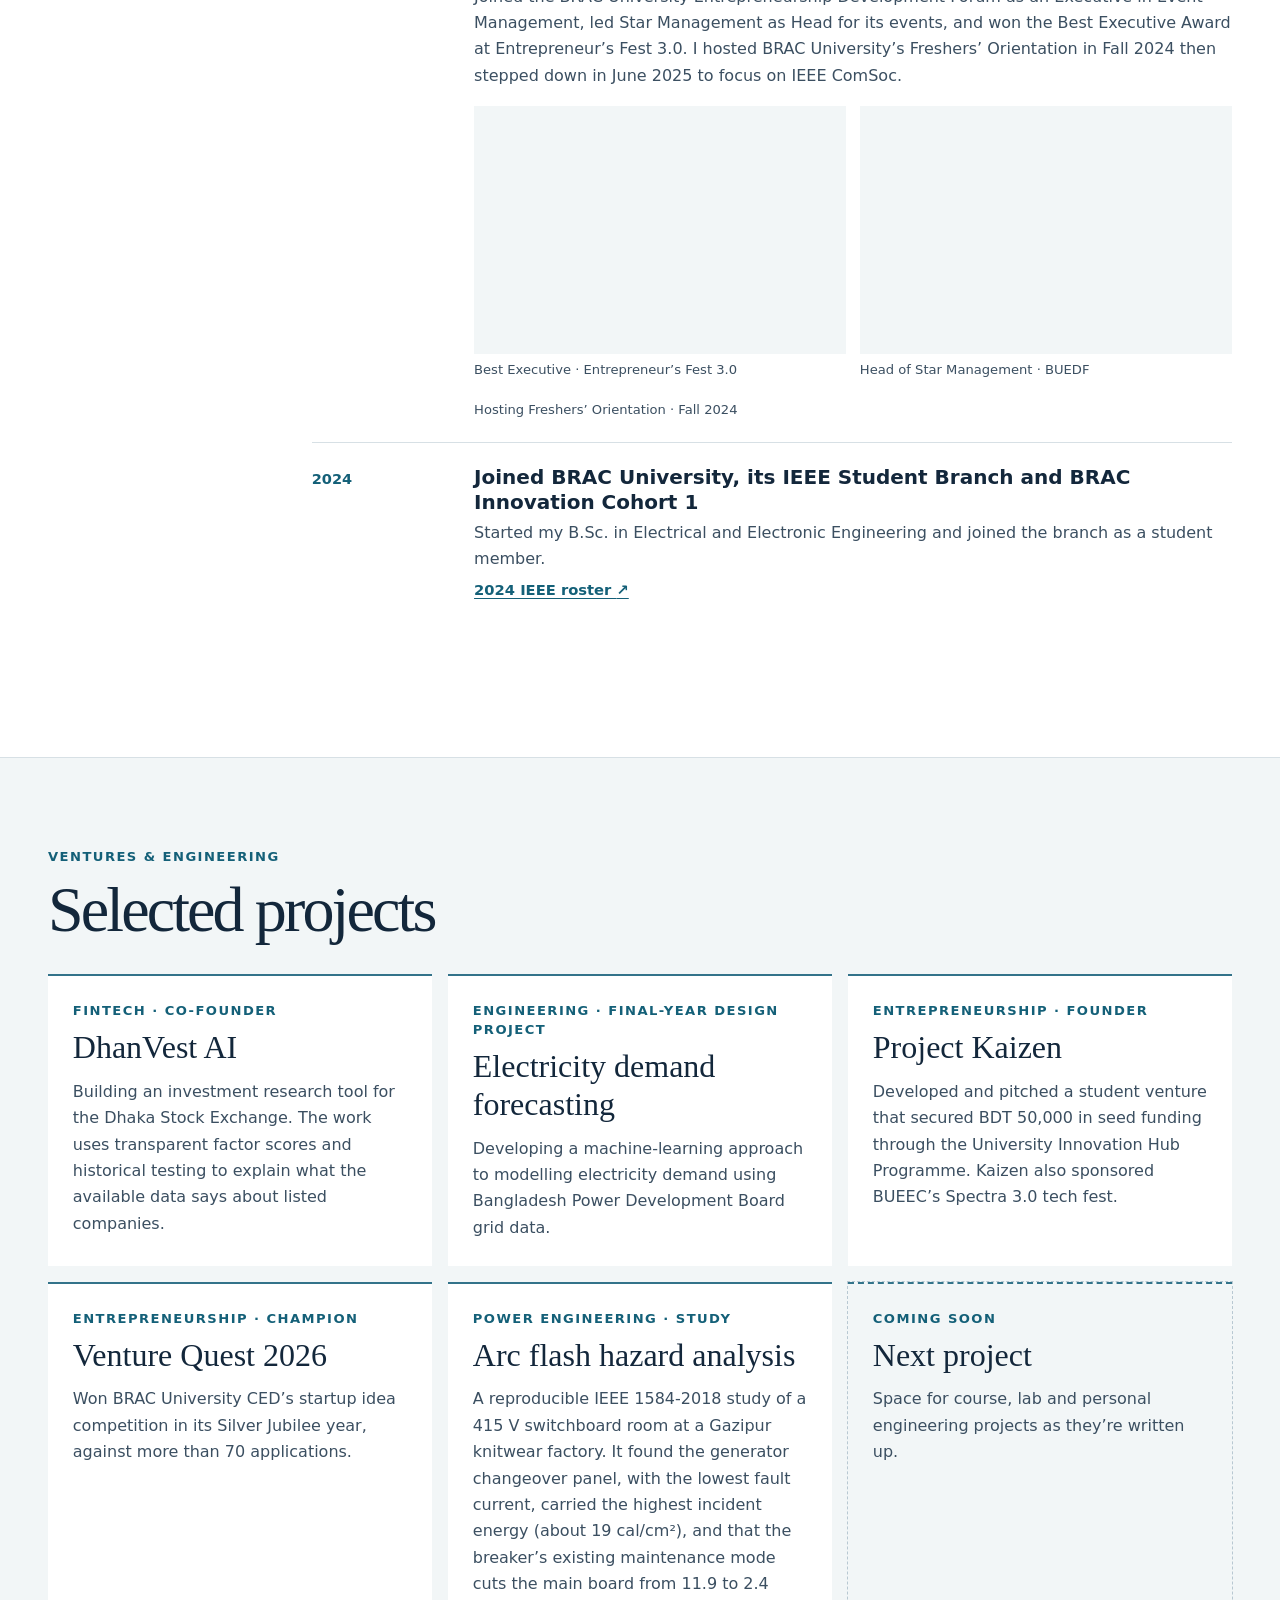
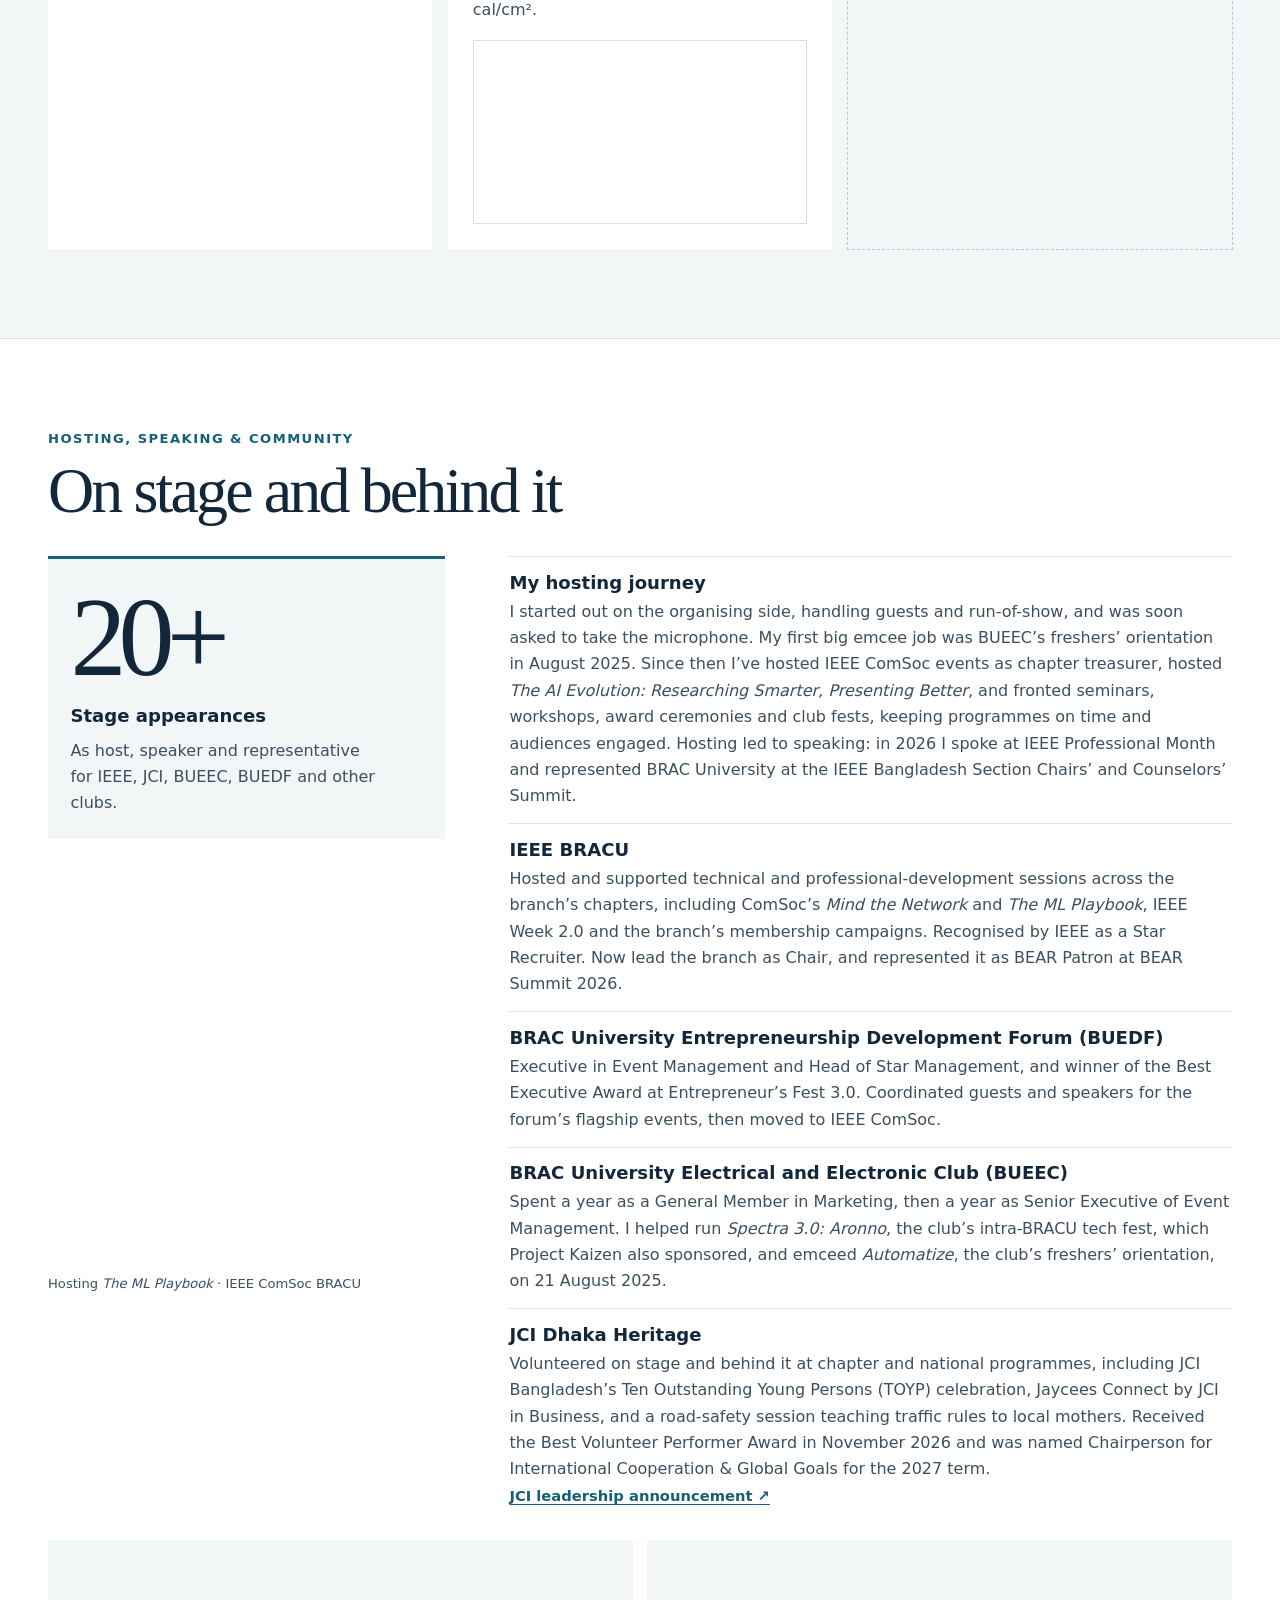
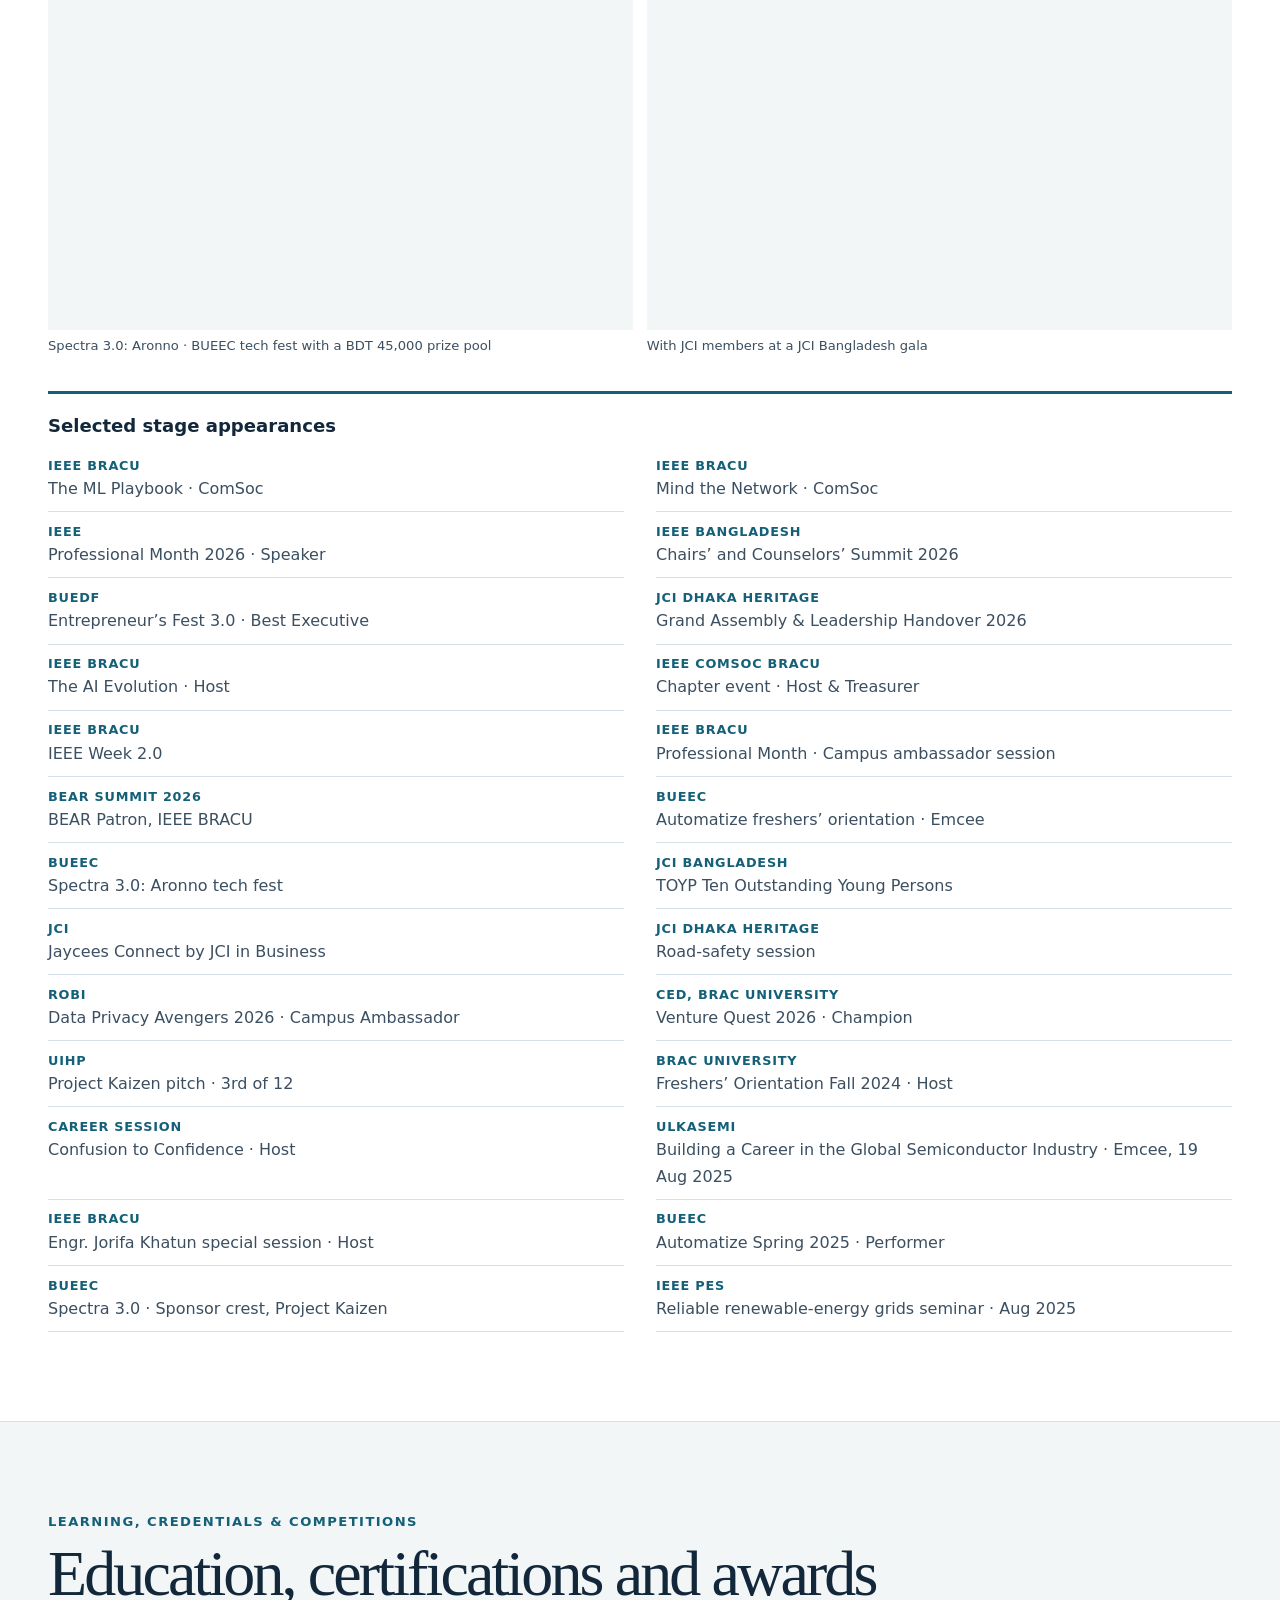
==== commit a8d293f4: "Add Facebook photos: Spectra stage, JCI, RS 67 champions, basketball, Kaizen cheque, SPIC visit Co-A" ====
--- a/index.html
+++ b/index.html
@@ -273,6 +273,7 @@
               <h4>Founder &amp; CEO, Project Kaizen</h4>
               <p>Founded Project Kaizen and pitched it through the University Innovation Hub Program to the ICT Division. Kaizen placed 3rd of 12 competing teams and was a BRAC University Cohort 1 pre-seed winner, earning a BDT 50,000 fund. In 2025 Kaizen sponsored BUEEC’s <em>Spectra 3.0</em> tech fest, and I received the sponsor’s crest on stage from the EEE department chair.</p>
               <figure class="event-photo small"><img src="assets/kaizen-crest.webp" width="262" height="241" loading="lazy" alt="Receiving the Spectra 3.0 sponsor crest from the EEE department chair"><figcaption>Kaizen sponsor crest · Spectra 3.0</figcaption></figure>
+              <div class="photo-grid"><figure><img src="assets/kaizen-cheque.webp" width="462" height="617" loading="lazy" alt="Rayadh Abrar holding the BDT 50,000 UIHP cheque for Project Kaizen" style="object-position: 50% 0%"><figcaption>BDT 50,000 pre-seed cheque · UIHP, June 2024</figcaption></figure><figure><img src="assets/kaizen-uihp-team.webp" width="617" height="450" loading="lazy" alt="Project Kaizen team receiving the UIHP pre-seed cheque at BRAC University"><figcaption>Kaizen founders with the BRACU UIHP team</figcaption></figure></div>
             </div>
           </article>
           <article class="entry">
@@ -340,6 +341,7 @@
           <article><h3>JCI Dhaka Heritage</h3><p>Volunteered on stage and behind it at chapter and national programmes, including JCI Bangladesh’s Ten Outstanding Young Persons (TOYP) celebration, Jaycees Connect by JCI in Business, and a road-safety session teaching traffic rules to local mothers. Received the Best Volunteer Performer Award in November 2026 and was named Chairperson for International Cooperation &amp; Global Goals for the 2027 term.</p><a class="text-link" href="https://desimediapoint.com/public/article/1066/jci-dhaka-heritage-holds-grand-assembly-and-leadership-chain-handover-ceremony-2026-1795687017">JCI leadership announcement <span aria-hidden="true">↗</span></a></article>
         </div>
       </div>
+      <div class="photo-grid"><figure><img src="assets/spectra-stage.webp" width="1341" height="755" loading="lazy" alt="Rayadh Abrar speaking at the podium at Spectra 3.0, BRAC University"><figcaption>Spectra 3.0: Aronno · BUEEC tech fest with a BDT 45,000 prize pool</figcaption></figure><figure><img src="assets/jci-gala.webp" width="822" height="617" loading="lazy" alt="Rayadh Abrar with JCI members at a JCI Bangladesh gala" style="object-position: 50% 30%"><figcaption>With JCI members at a JCI Bangladesh gala</figcaption></figure></div>
       <div class="stage-log">
         <h3>Selected stage appearances</h3>
         <ul>
@@ -439,6 +441,7 @@
         <article><img src="assets/rs67-trophy.webp" width="501" height="671" loading="lazy" alt="Rayadh Abrar hugging the RS 67 House Championship trophies" style="object-position: 50% 30%"><h3>Sport</h3><p>I play basketball on campus, wearing the number 666, and lifted the overall championship trophy with my house, Sulla, at BRAC University’s RS 67 Residential Semester in Fall 2024, winning the tournament on the strength of basketball and every other game we played.</p></article>
         <article class="chess-card"><p class="chess-mark" aria-hidden="true">♞</p><h3>Chess</h3><p>FIDE Arena Candidate Master and Arena FIDE Master, rated 1600 on Chess.com.</p></article>
       </div>
+      <div class="photo-grid" style="grid-template-columns: repeat(auto-fit, minmax(14rem, 1fr))"><figure><img src="assets/rs67-champions.webp" width="850" height="617" loading="lazy" alt="Sulla house celebrating as RS 67 House Championship champions"><figcaption>Sulla, RS 67 House Championship champions · Fall 2024</figcaption></figure><figure><img src="assets/basketball-666.webp" width="416" height="617" loading="lazy" alt="Rayadh Abrar playing basketball in the number 666 jersey" style="object-position: 50% 40%"><figcaption>Basketball, number 666</figcaption></figure><figure><img src="assets/spic-wind-plant.webp" width="822" height="617" loading="lazy" alt="Rayadh Abrar on an industrial visit to the Cox’s Bazar Wind Power Plant"><figcaption>Industrial visit · Cox’s Bazar Wind Power Plant (SPIC)</figcaption></figure></div>
     </section>
 
     <section class="section travel-section" id="travel" aria-labelledby="travel-title">
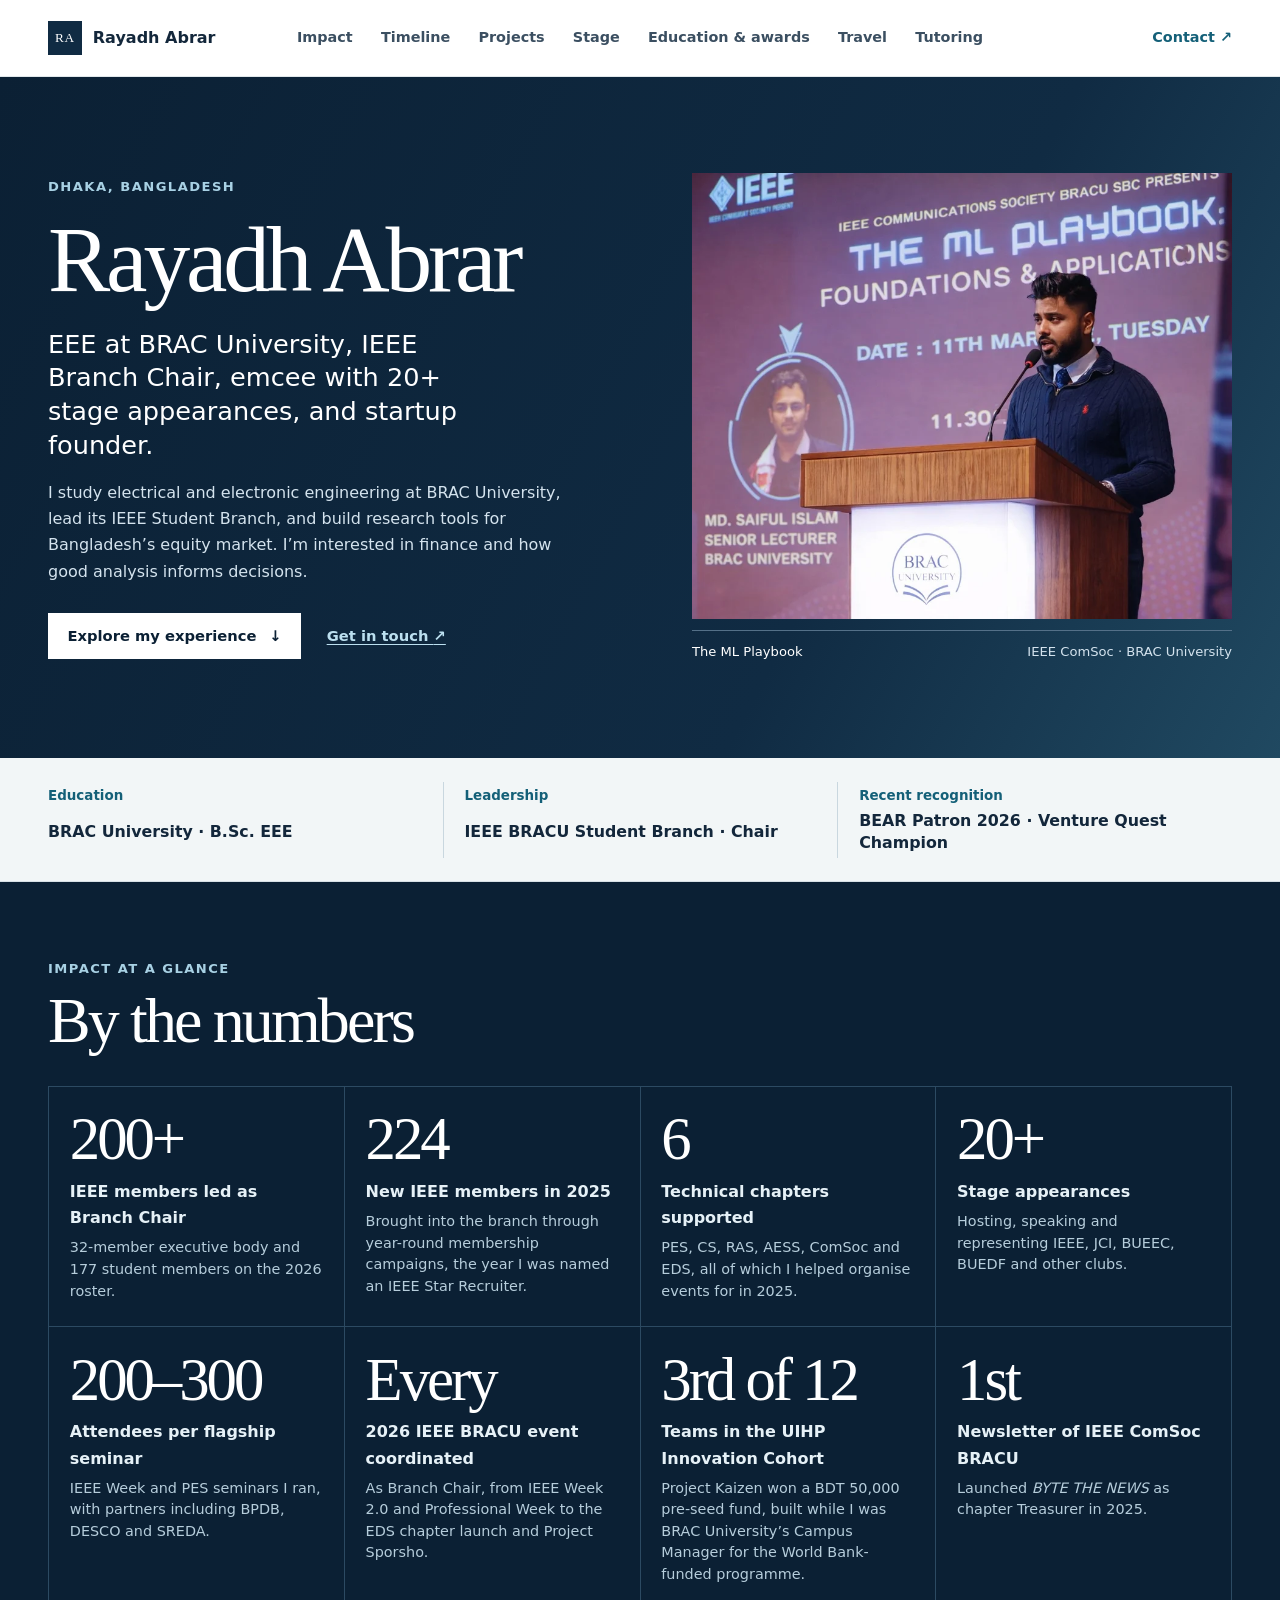
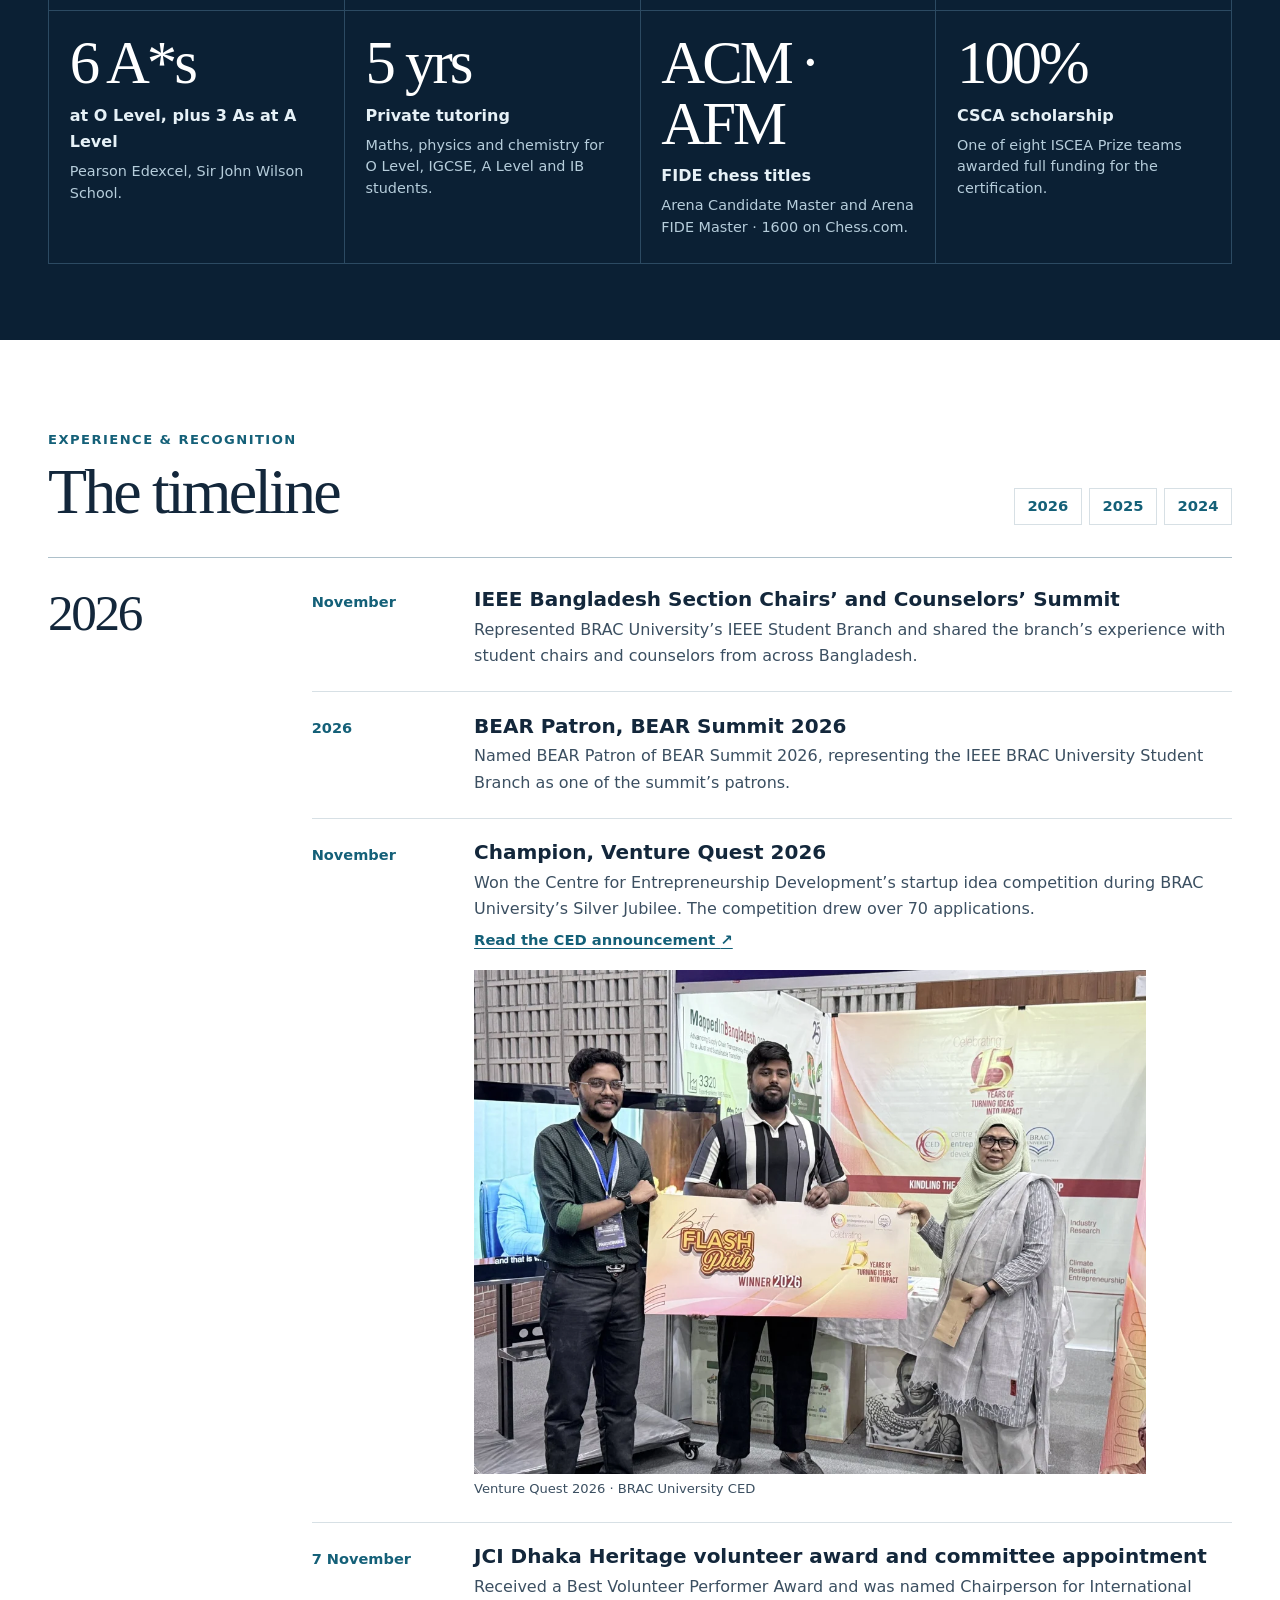
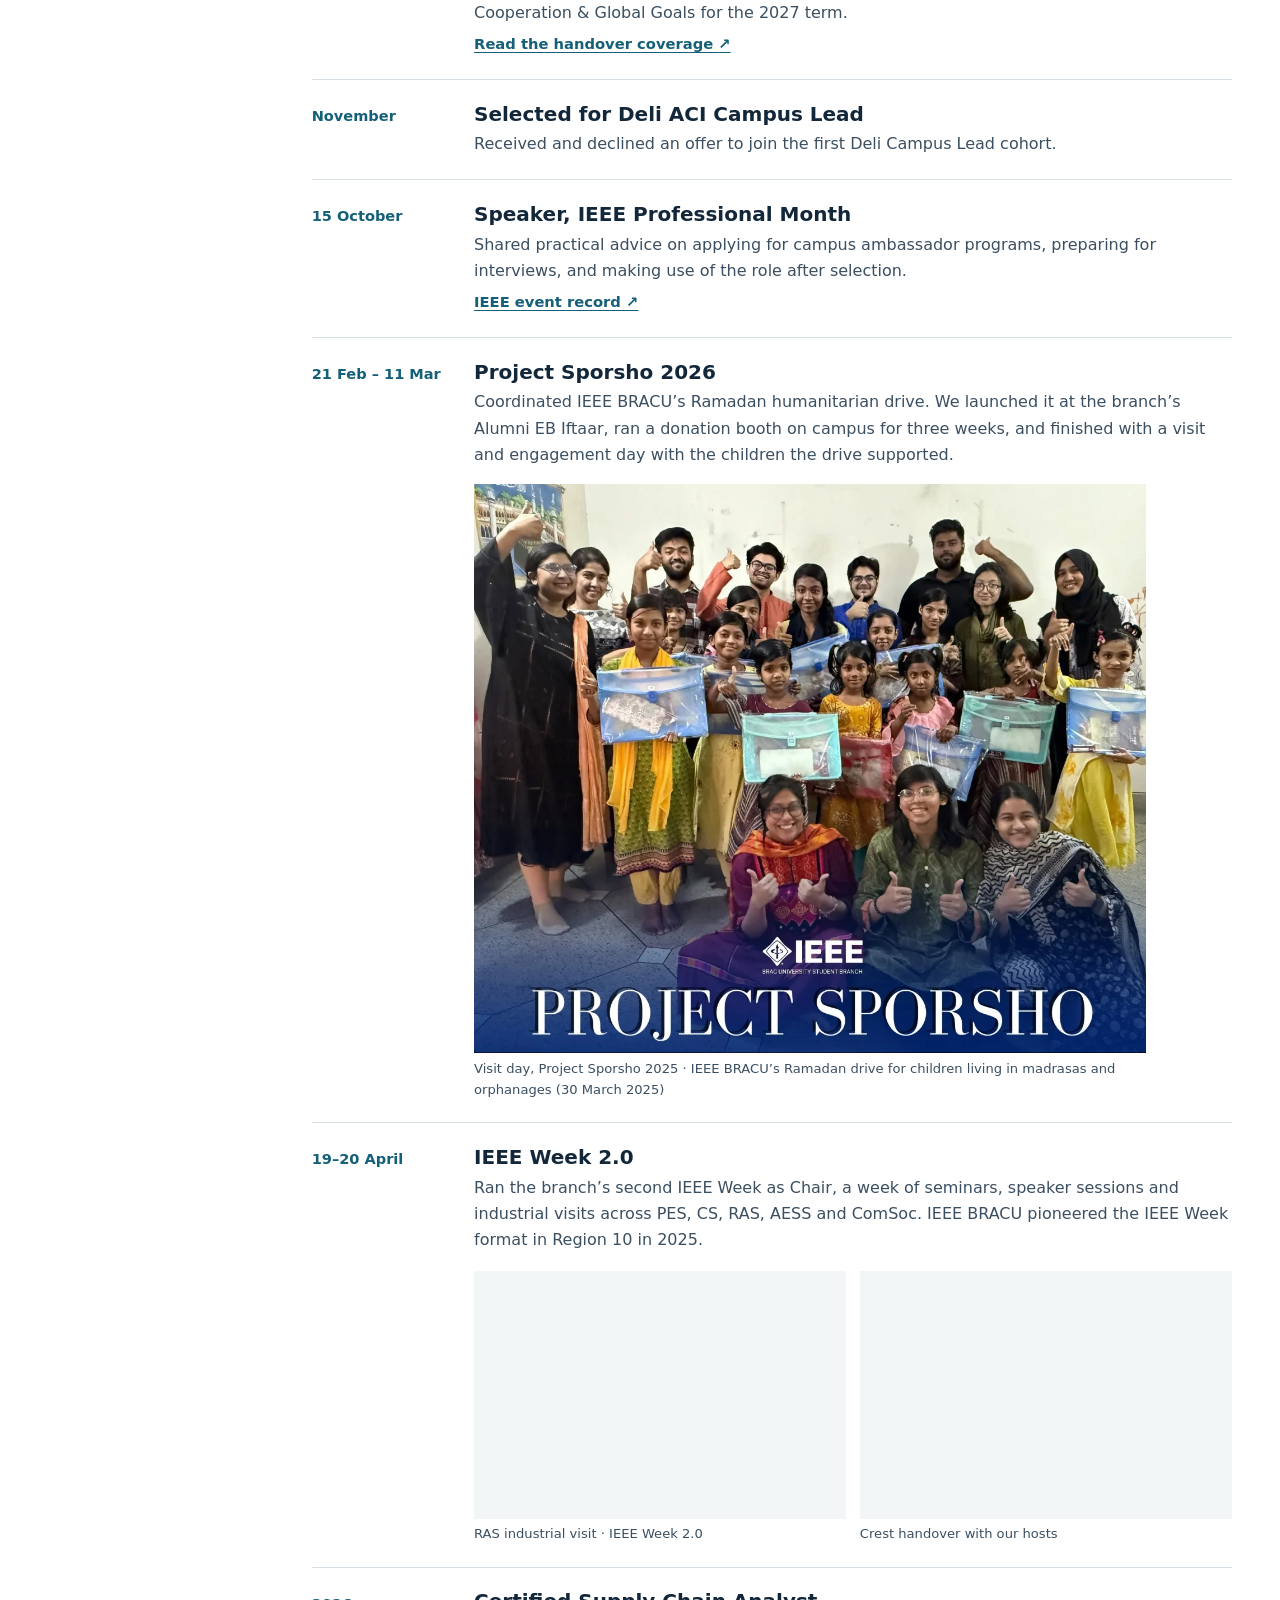
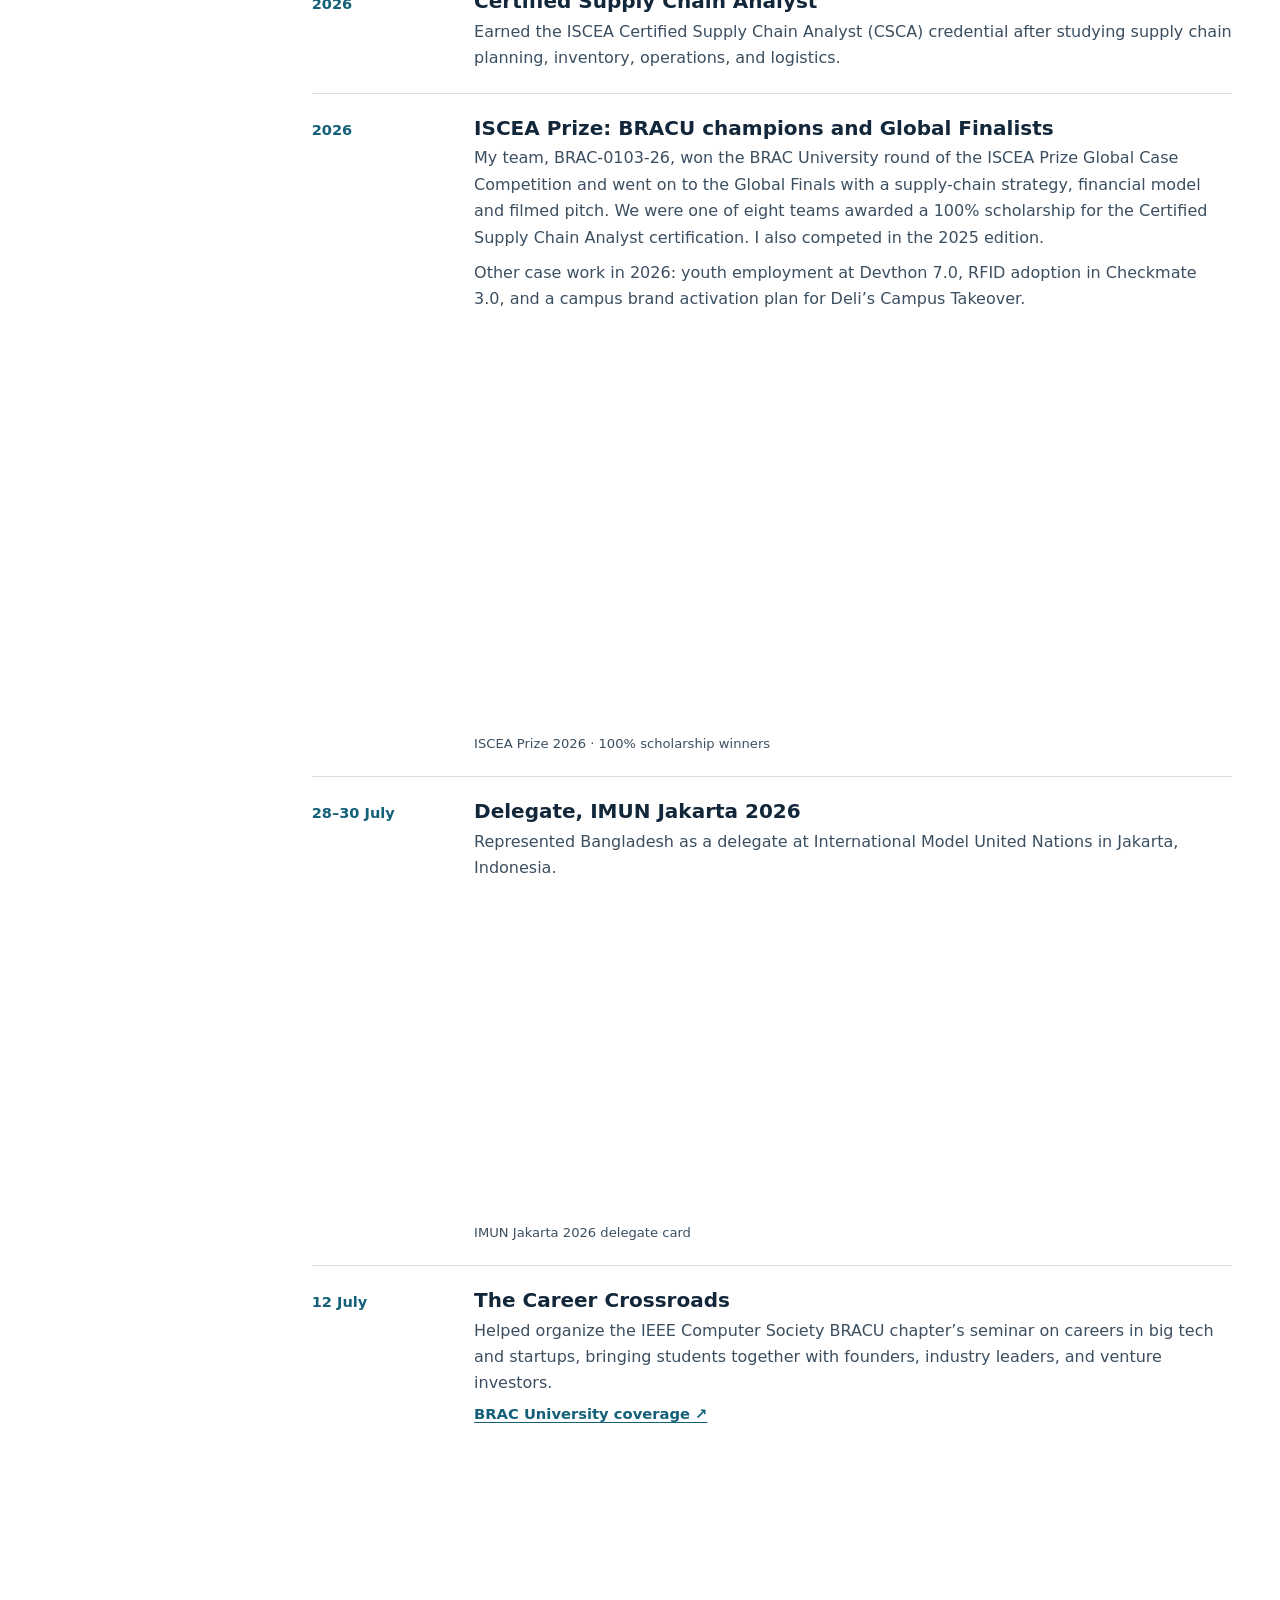
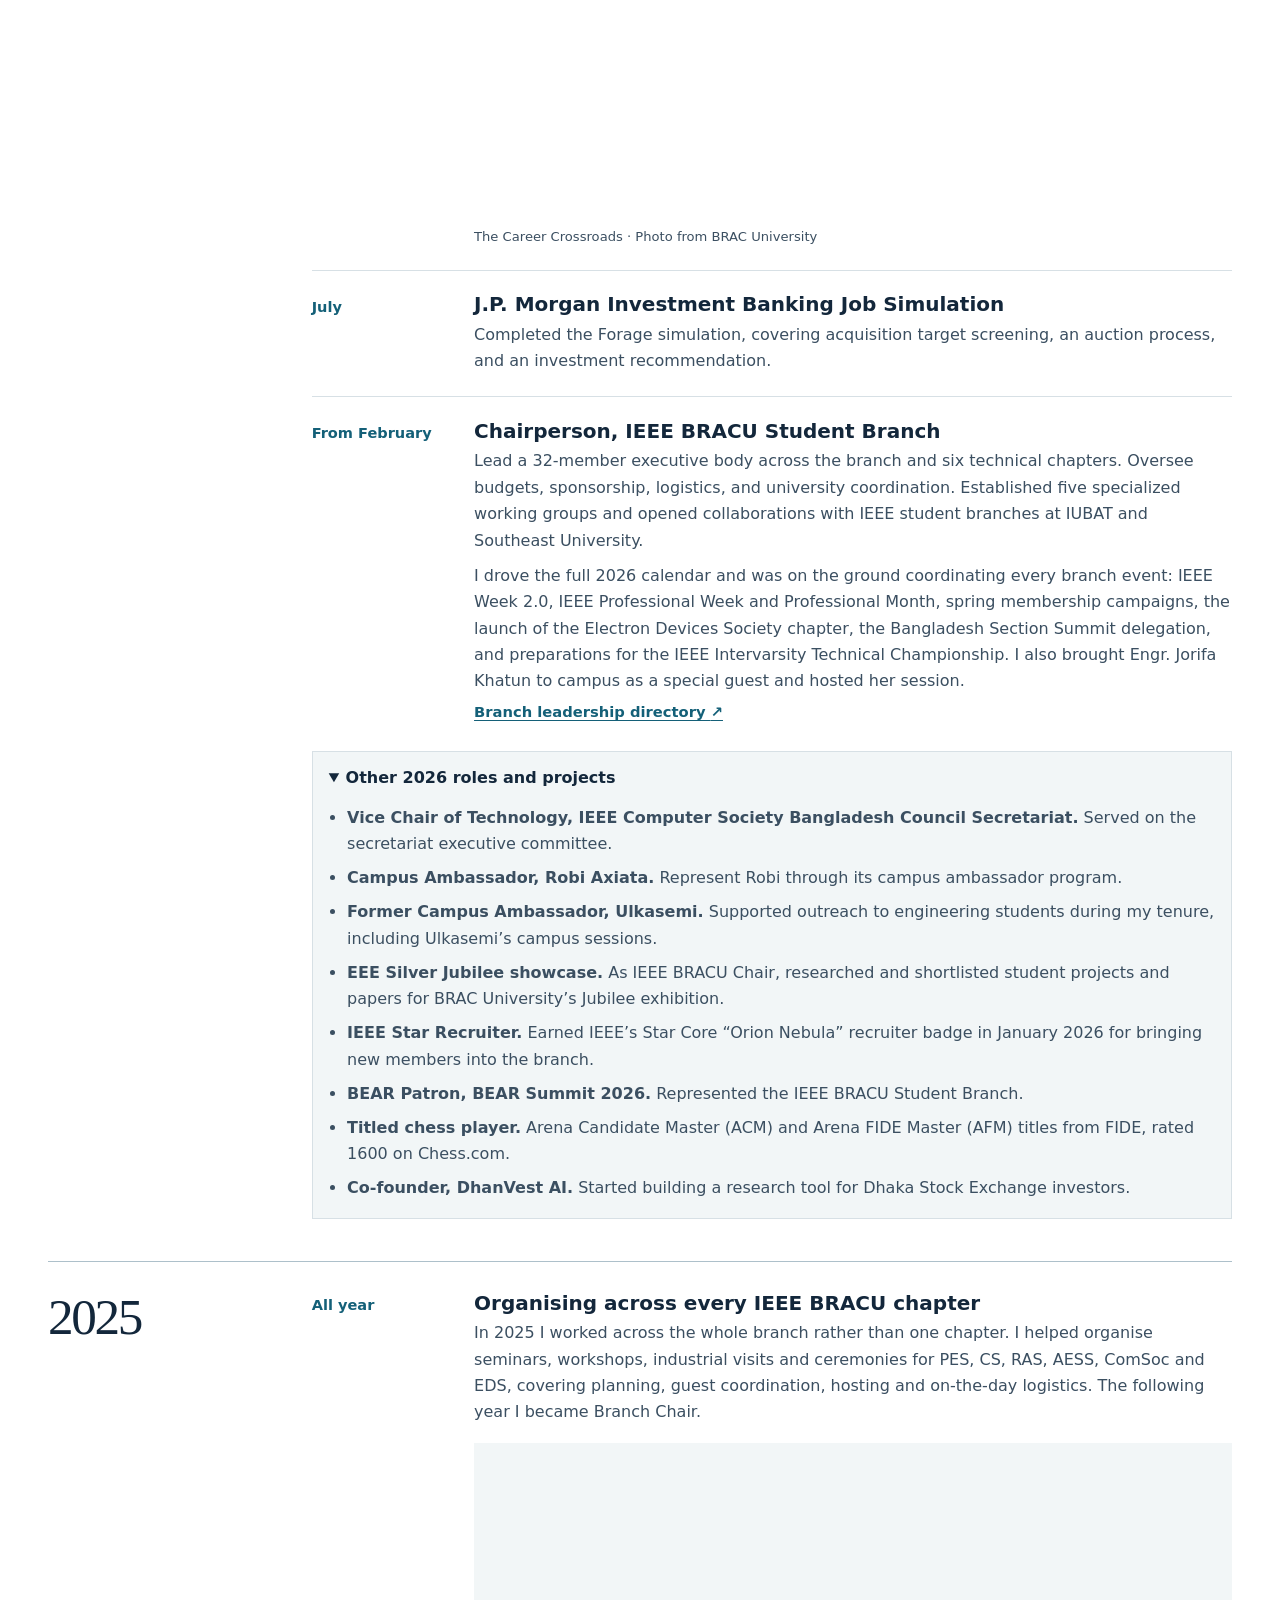
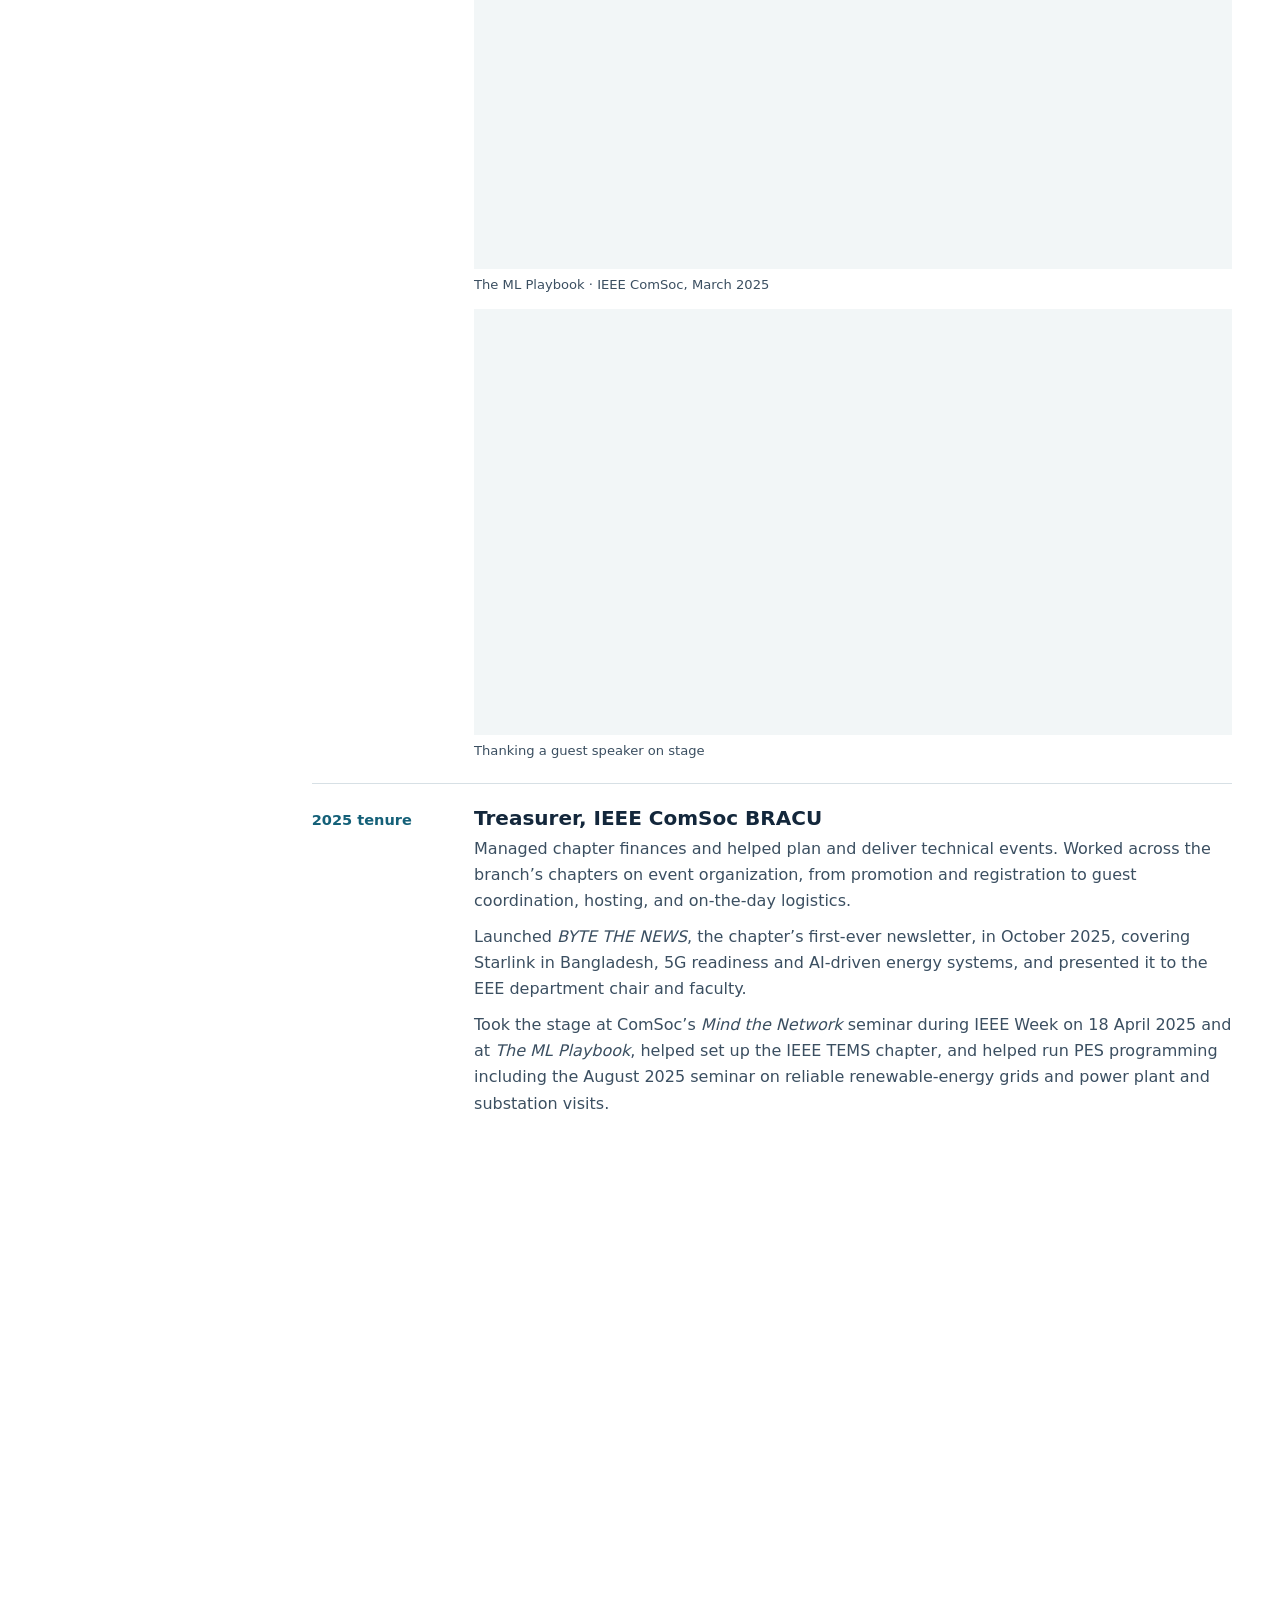
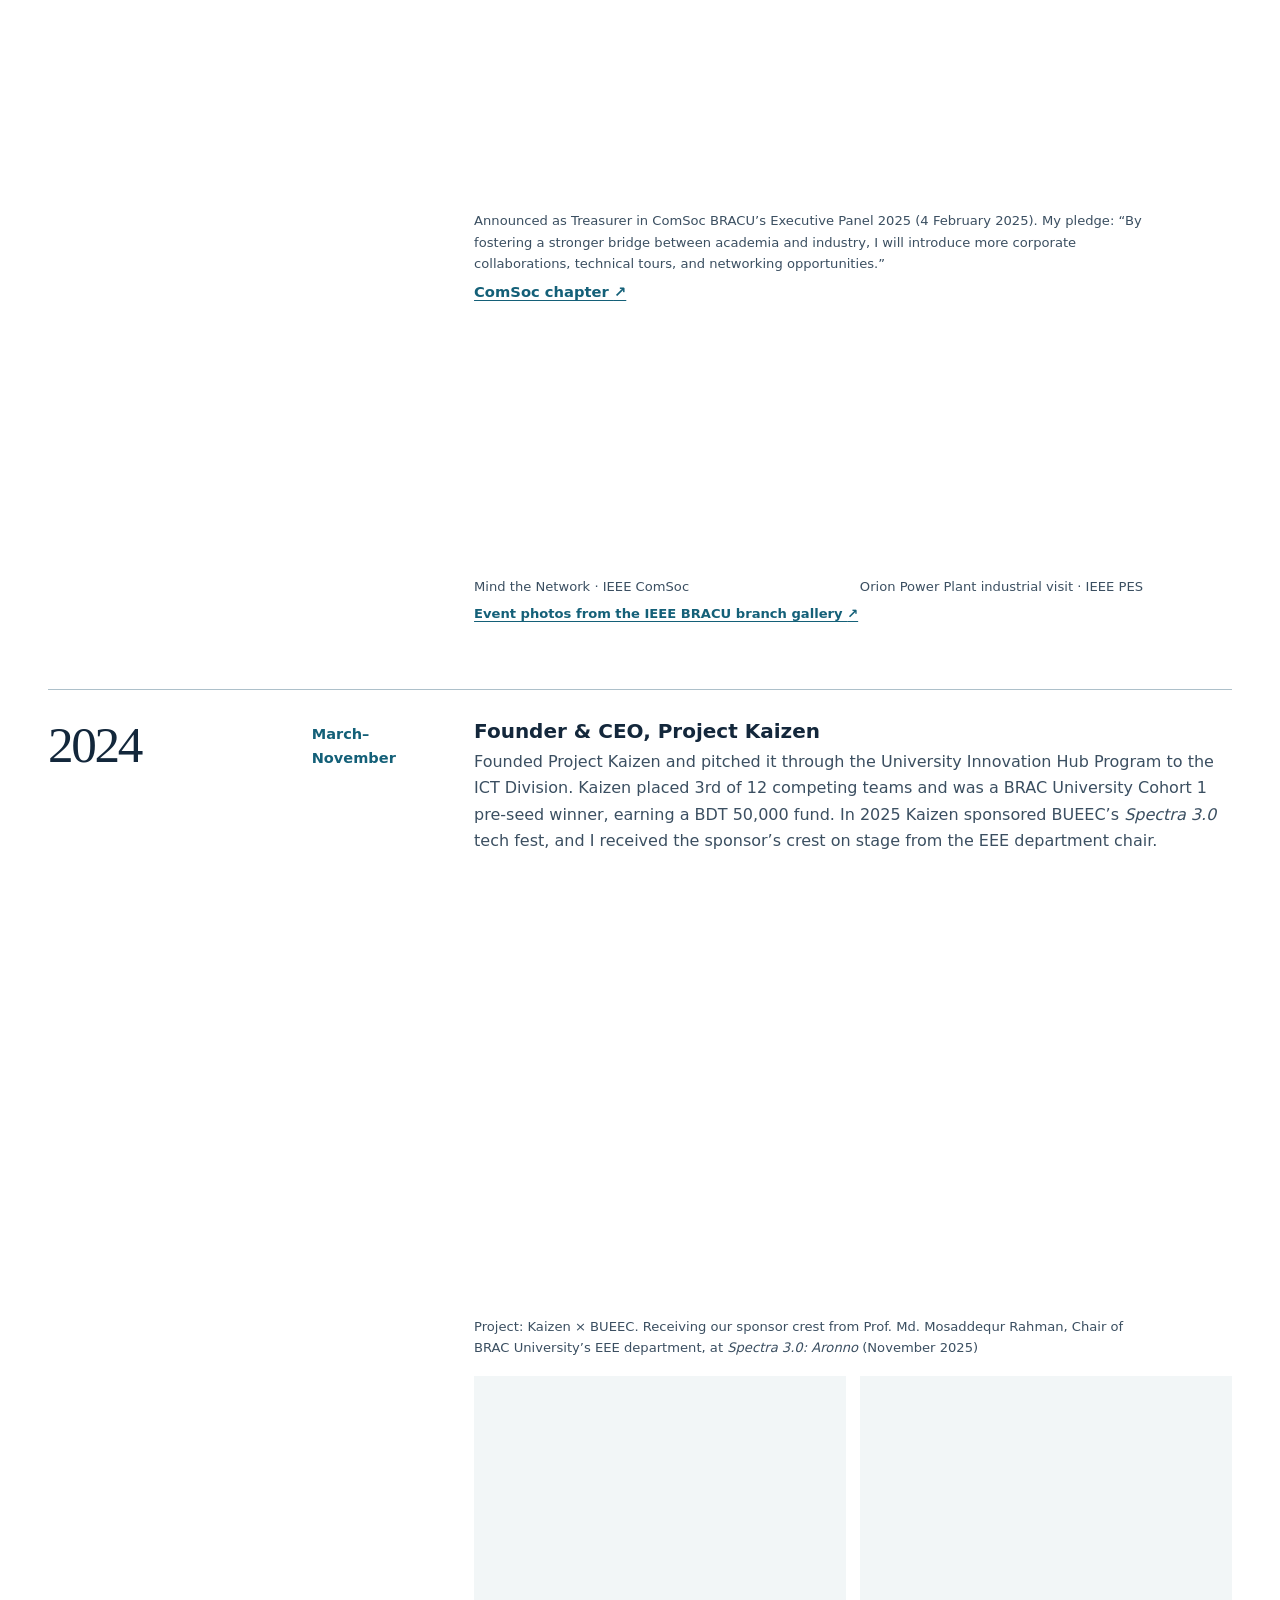
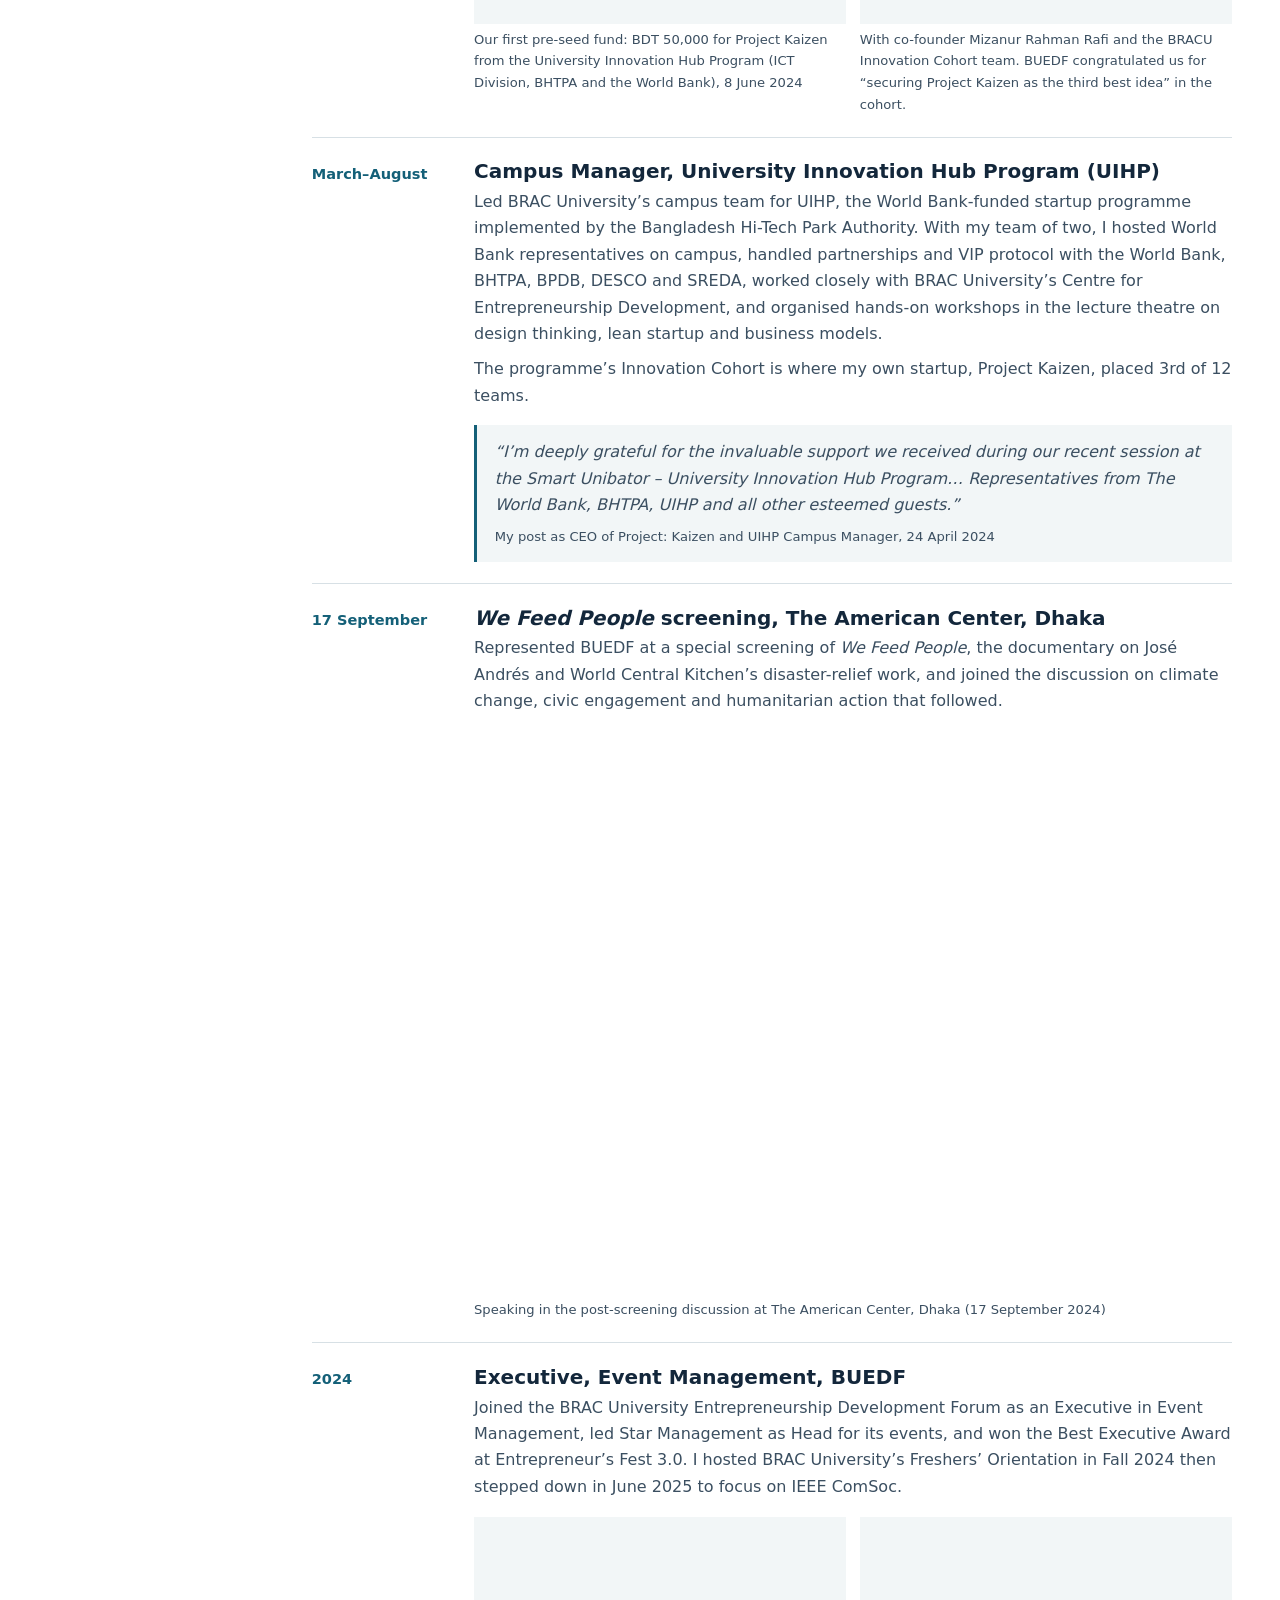
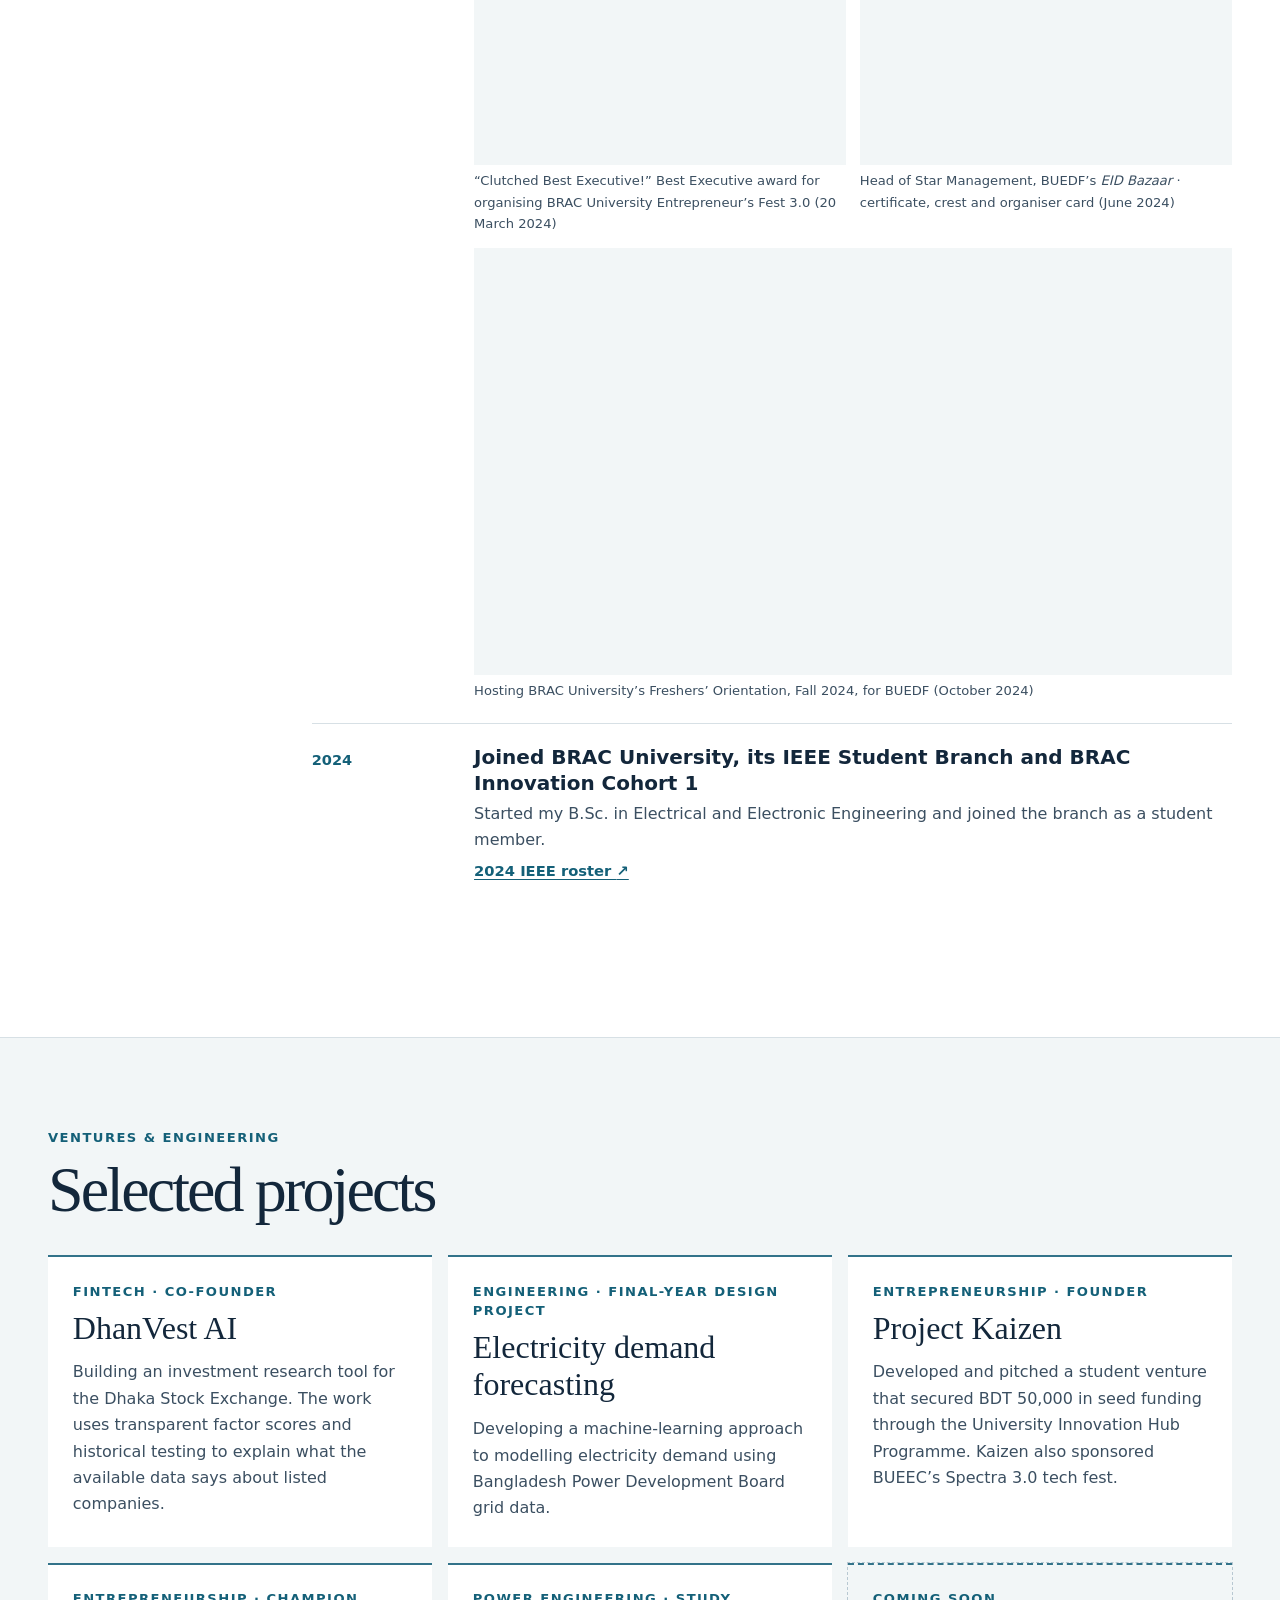
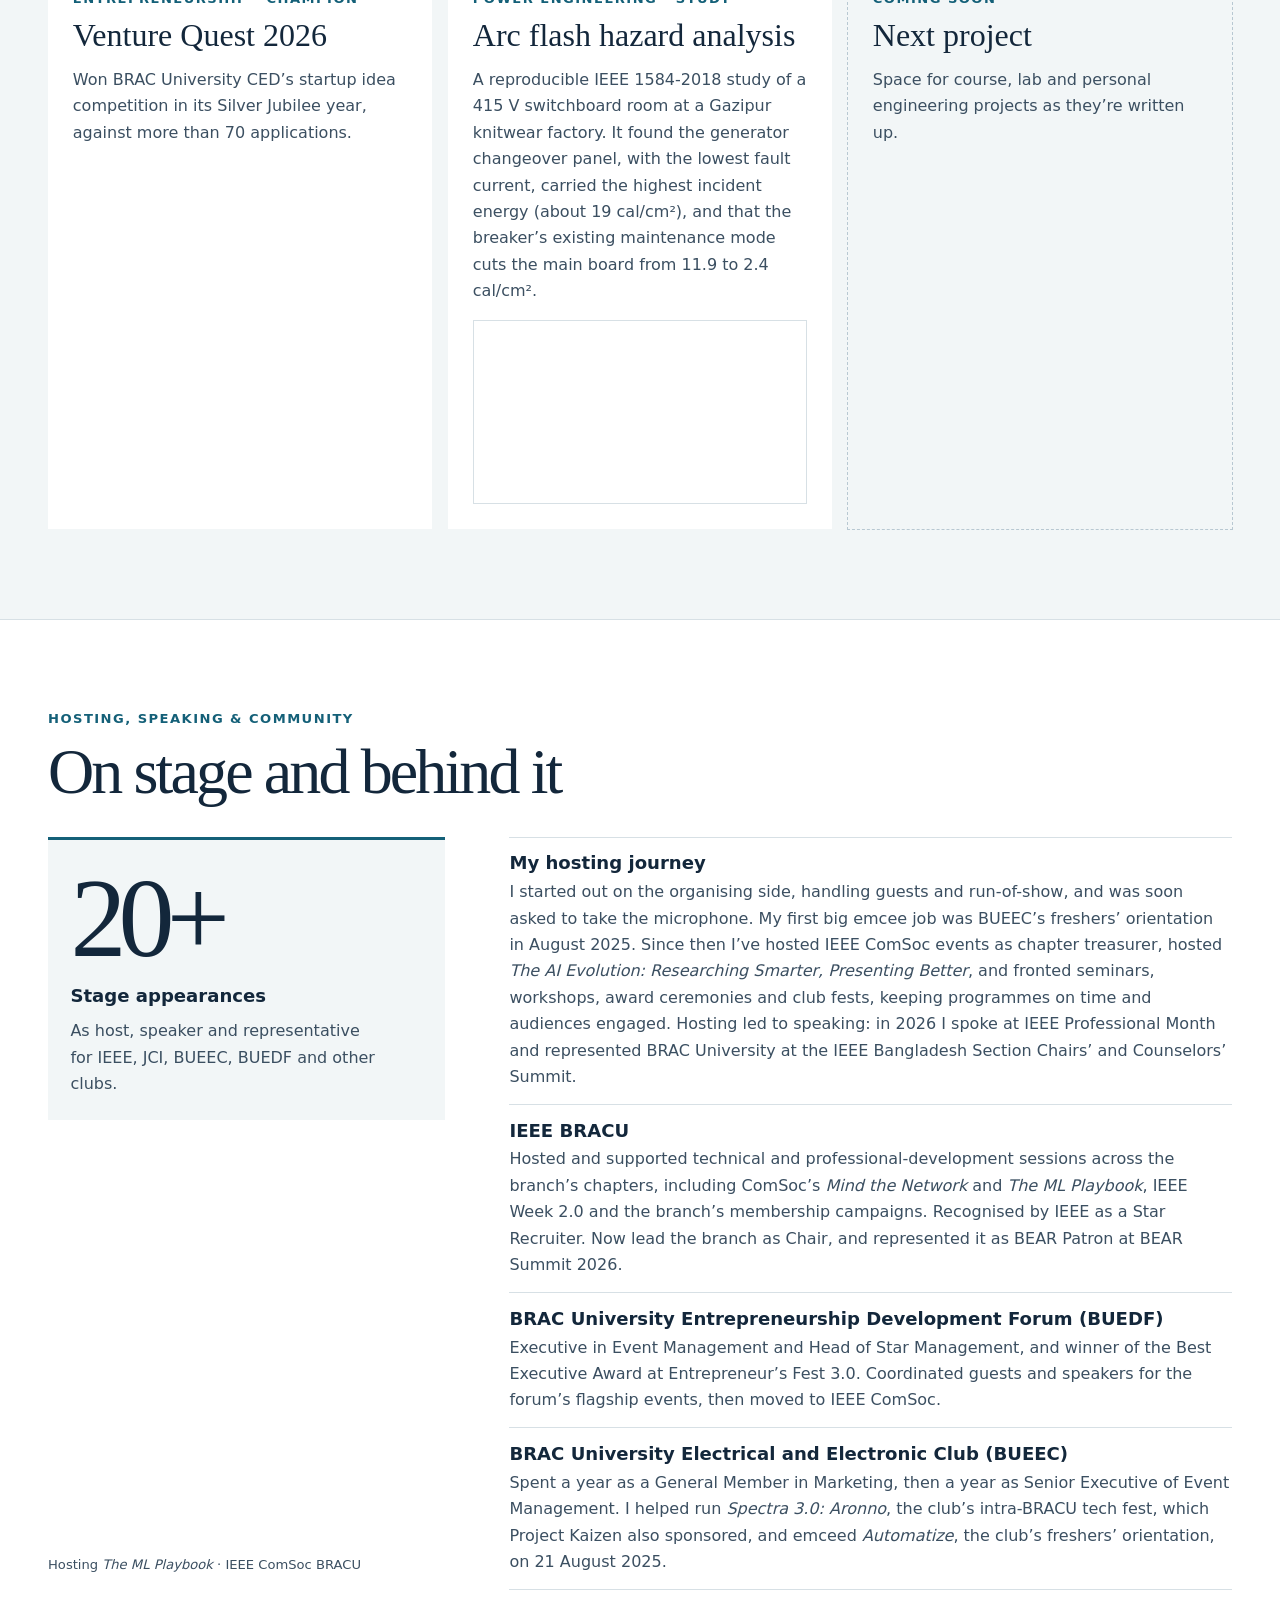
==== commit 6de53016: "Replace screenshot crops with original Facebook photos and add post context Co-Authored-By: Claude O" ====
--- a/index.html
+++ b/index.html
@@ -145,7 +145,7 @@
             <div>
               <h4>Project Sporsho 2026</h4>
               <p>Coordinated IEEE BRACU’s Ramadan humanitarian drive. We launched it at the branch’s Alumni EB Iftaar, ran a donation booth on campus for three weeks, and finished with a visit and engagement day with the children the drive supported.</p>
-              <figure class="event-photo"><img src="assets/project-sporsho.webp" width="744" height="419" loading="lazy" alt="IEEE BRACU volunteers with children holding Project Sporsho gift packs"><figcaption>Project Sporsho · visit day with the children</figcaption></figure>
+              <figure class="event-photo"><img src="assets/project-sporsho.webp" width="1200" height="1015" loading="lazy" alt="IEEE BRACU volunteers, including Rayadh Abrar, with children holding their Eid gift packs on Project Sporsho visit day"><figcaption>Visit day, Project Sporsho 2025 · IEEE BRACU’s Ramadan drive for children living in madrasas and orphanages (30 March 2025)</figcaption></figure>
             </div>
           </article>
           <article class="entry">
@@ -247,7 +247,7 @@
               <p>Managed chapter finances and helped plan and deliver technical events. Worked across the branch’s chapters on event organization, from promotion and registration to guest coordination, hosting, and on-the-day logistics.</p>
               <p>Launched <em>BYTE THE NEWS</em>, the chapter’s first-ever newsletter, in October 2025, covering Starlink in Bangladesh, 5G readiness and AI-driven energy systems, and presented it to the EEE department chair and faculty.</p>
               <p>Took the stage at ComSoc’s <em>Mind the Network</em> seminar during IEEE Week on 18 April 2025 and at <em>The ML Playbook</em>, helped set up the IEEE TEMS chapter, and helped run PES programming including the August 2025 seminar on reliable renewable-energy grids and power plant and substation visits.</p>
-              <figure class="event-photo small"><img src="assets/comsoc-treasurer-2025.webp" width="808" height="539" loading="lazy" alt="IEEE ComSoc BRACU announcement card naming Rayadh Abrar as Treasurer 2025"><figcaption>ComSoc BRACU · Treasurer 2025</figcaption></figure>
+              <figure class="event-photo"><img src="assets/comsoc-treasurer-2025.webp" width="1080" height="1080" loading="lazy" alt="IEEE ComSoc BRACU Executive Panel 2025 card naming Rayadh Abrar as Treasurer, with his pledge on academia and industry"><figcaption>Announced as Treasurer in ComSoc BRACU’s Executive Panel 2025 (4 February 2025). My pledge: “By fostering a stronger bridge between academia and industry, I will introduce more corporate collaborations, technical tours, and networking opportunities.”</figcaption></figure>
               <a class="text-link" href="https://ieeebracu.com/chapters/comsoc">ComSoc chapter <span aria-hidden="true">↗</span></a>
               <div class="photo-pair">
                 <figure>
@@ -272,8 +272,8 @@
             <div>
               <h4>Founder &amp; CEO, Project Kaizen</h4>
               <p>Founded Project Kaizen and pitched it through the University Innovation Hub Program to the ICT Division. Kaizen placed 3rd of 12 competing teams and was a BRAC University Cohort 1 pre-seed winner, earning a BDT 50,000 fund. In 2025 Kaizen sponsored BUEEC’s <em>Spectra 3.0</em> tech fest, and I received the sponsor’s crest on stage from the EEE department chair.</p>
-              <figure class="event-photo small"><img src="assets/kaizen-crest.webp" width="262" height="241" loading="lazy" alt="Receiving the Spectra 3.0 sponsor crest from the EEE department chair"><figcaption>Kaizen sponsor crest · Spectra 3.0</figcaption></figure>
-              <div class="photo-grid"><figure><img src="assets/kaizen-cheque.webp" width="462" height="617" loading="lazy" alt="Rayadh Abrar holding the BDT 50,000 UIHP cheque for Project Kaizen" style="object-position: 50% 0%"><figcaption>BDT 50,000 pre-seed cheque · UIHP, June 2024</figcaption></figure><figure><img src="assets/kaizen-uihp-team.webp" width="617" height="450" loading="lazy" alt="Project Kaizen team receiving the UIHP pre-seed cheque at BRAC University"><figcaption>Kaizen founders with the BRACU UIHP team</figcaption></figure></div>
+              <figure class="event-photo"><img src="assets/kaizen-crest.webp" width="1152" height="755" loading="lazy" alt="Rayadh Abrar receiving Project Kaizen’s sponsor crest from Professor Md. Mosaddequr Rahman, Chair of EEE, on stage at Spectra 3.0"><figcaption>Project: Kaizen × BUEEC. Receiving our sponsor crest from Prof. Md. Mosaddequr Rahman, Chair of BRAC University’s EEE department, at <em>Spectra 3.0: Aronno</em> (November 2025)</figcaption></figure>
+              <div class="photo-grid"><figure><img src="assets/kaizen-cheque.webp" width="900" height="1201" loading="lazy" alt="Rayadh Abrar holding the University Innovation Hub Program cheque for BDT 50,000 made out to Project Kaizen" style="object-position: 50% 5%"><figcaption>Our first pre-seed fund: BDT 50,000 for Project Kaizen from the University Innovation Hub Program (ICT Division, BHTPA and the World Bank), 8 June 2024</figcaption></figure><figure><img src="assets/kaizen-uihp-team.webp" width="617" height="450" loading="lazy" alt="Project Kaizen team receiving the UIHP pre-seed cheque at BRAC University"><figcaption>With co-founder Mizanur Rahman Rafi and the BRACU Innovation Cohort team. BUEDF congratulated us for “securing Project Kaizen as the third best idea” in the cohort.</figcaption></figure></div>
             </div>
           </article>
           <article class="entry">
@@ -282,7 +282,15 @@
               <h4>Campus Manager, University Innovation Hub Program (UIHP)</h4>
               <p>Led BRAC University’s campus team for UIHP, the World Bank-funded startup programme implemented by the Bangladesh Hi-Tech Park Authority. With my team of two, I hosted World Bank representatives on campus, handled partnerships and VIP protocol with the World Bank, BHTPA, BPDB, DESCO and SREDA, worked closely with BRAC University’s Centre for Entrepreneurship Development, and organised hands-on workshops in the lecture theatre on design thinking, lean startup and business models.</p>
               <p>The programme’s Innovation Cohort is where my own startup, Project Kaizen, placed 3rd of 12 teams.</p>
-              <figure class="event-photo"><img src="assets/uihp-session.webp" width="729" height="439" loading="lazy" alt="Rayadh Abrar with a World Bank representative and speaking to students at a UIHP session"><figcaption>UIHP session with World Bank representatives</figcaption></figure>
+              <blockquote class="post-quote">“I’m deeply grateful for the invaluable support we received during our recent session at the Smart Unibator – University Innovation Hub Program… Representatives from The World Bank, BHTPA, UIHP and all other esteemed guests.” <cite>My post as CEO of Project: Kaizen and UIHP Campus Manager, 24 April 2024</cite></blockquote>
+            </div>
+          </article>
+          <article class="entry">
+            <p class="date"><time datetime="2024-09-17">17 September</time></p>
+            <div>
+              <h4><em>We Feed People</em> screening, The American Center, Dhaka</h4>
+              <p>Represented BUEDF at a special screening of <em>We Feed People</em>, the documentary on José Andrés and World Central Kitchen’s disaster-relief work, and joined the discussion on climate change, civic engagement and humanitarian action that followed.</p>
+              <figure class="event-photo"><img src="assets/american-center-screening.webp" width="900" height="755" loading="lazy" alt="Rayadh Abrar speaking with a microphone during the discussion at The American Center, Dhaka"><figcaption>Speaking in the post-screening discussion at The American Center, Dhaka (17 September 2024)</figcaption></figure>
             </div>
           </article>
           <article class="entry">
@@ -291,9 +299,9 @@
               <h4>Executive, Event Management, BUEDF</h4>
               <p>Joined the BRAC University Entrepreneurship Development Forum as an Executive in Event Management, led Star Management as Head for its events, and won the Best Executive Award at Entrepreneur’s Fest 3.0. I hosted BRAC University’s Freshers’ Orientation in Fall 2024 then stepped down in June 2025 to focus on IEEE ComSoc.</p>
               <div class="photo-grid">
-                <figure><img src="assets/edf-best-executive.webp" width="803" height="359" loading="lazy" alt="Entrepreneur's Fest 3.0 Best Executive crest and executive card for Rayadh Abrar"><figcaption>Best Executive · Entrepreneur’s Fest 3.0</figcaption></figure>
-                <figure><img src="assets/edf-star-management.webp" width="745" height="487" loading="lazy" alt="BUEDF organising body poster naming Rayadh Abrar Head of Star Management"><figcaption>Head of Star Management · BUEDF</figcaption></figure>
-                <figure class="wide natural"><img src="assets/freshers-orientation-2024.webp" width="740" height="238" loading="lazy" alt="Freshers' Orientation Fall 2024 at BRAC University, including Rayadh hosting from the podium"><figcaption>Hosting Freshers’ Orientation · Fall 2024</figcaption></figure>
+                <figure><img src="assets/edf-best-executive.webp" width="1371" height="617" loading="lazy" alt="Entrepreneur’s Fest 3.0 executive pass and the Best Executive token of appreciation awarded to Rayadh Abrar by BUEDF"><figcaption>“Clutched Best Executive!” Best Executive award for organising BRAC University Entrepreneur’s Fest 3.0 (20 March 2024)</figcaption></figure>
+                <figure><img src="assets/edf-star-management.webp" width="941" height="423" loading="lazy" alt="Certificate of Appreciation, organiser card and crest naming Rayadh Abrar Head of Star Management for BUEDF’s EID Bazaar"><figcaption>Head of Star Management, BUEDF’s <em>EID Bazaar</em> · certificate, crest and organiser card (June 2024)</figcaption></figure>
+                <figure class="wide"><img src="assets/freshers-orientation-2024.webp" width="1400" height="1051" loading="lazy" alt="Rayadh Abrar hosting BRAC University’s Freshers’ Orientation Fall 2024 from the podium" style="object-position: 50% 70%"><figcaption>Hosting BRAC University’s Freshers’ Orientation, Fall 2024, for BUEDF (October 2024)</figcaption></figure>
               </div>
             </div>
           </article>
@@ -332,6 +340,7 @@
         <div class="speaking-side">
           <div class="speaking-stat"><strong>20+</strong><span>Stage appearances</span><p>As host, speaker and representative for IEEE, JCI, BUEEC, BUEDF and other clubs.</p></div>
           <figure class="event-photo"><img src="assets/hosting-ml-playbook.webp" width="1100" height="1100" loading="lazy" alt="Rayadh Abrar hosting The ML Playbook from the podium"><figcaption>Hosting <em>The ML Playbook</em> · IEEE ComSoc BRACU</figcaption></figure>
+          <figure class="event-photo"><img src="assets/confusion-to-confidence.webp" width="1400" height="933" loading="lazy" alt="Rayadh Abrar hosting from the podium as six alumni panellists sit on stage at Confusion to Confidence"><figcaption>Hosting <em>Confusion to Confidence: A Career Guideline Session</em> for the Alumni Association, BRACU EEE, with keynote Tushar Hasan and six alumni panellists (5 July 2025)</figcaption></figure>
         </div>
         <div class="community-list">
           <article><h3>My hosting journey</h3><p>I started out on the organising side, handling guests and run-of-show, and was soon asked to take the microphone. My first big emcee job was BUEEC’s freshers’ orientation in August 2025. Since then I’ve hosted IEEE ComSoc events as chapter treasurer, hosted <em>The AI Evolution: Researching Smarter, Presenting Better</em>, and fronted seminars, workshops, award ceremonies and club fests, keeping programmes on time and audiences engaged. Hosting led to speaking: in 2026 I spoke at IEEE Professional Month and represented BRAC University at the IEEE Bangladesh Section Chairs’ and Counselors’ Summit.</p></article>
@@ -437,11 +446,11 @@
     <section class="section wrap" id="beyond" aria-labelledby="beyond-title">
       <div class="section-heading"><div><p class="eyebrow">Music, sport &amp; chess</p><h2 id="beyond-title">Beyond the podium</h2></div></div>
       <div class="beyond-grid">
-        <article><img src="assets/harmonium.webp" width="242" height="248" loading="lazy" alt="Rayadh Abrar playing harmonium on stage"><h3>Music</h3><p>I sing and play harmonium, and performed on stage at BUEEC’s <em>Automatize</em> in April 2025.</p></article>
+        <article><img src="assets/harmonium.webp" width="1152" height="725" loading="lazy" alt="Rayadh Abrar singing and playing harmonium on stage at the BRAC University Auditorium"><h3>Music</h3><p>I sing and play harmonium. I performed on stage at the BRAC University Auditorium for BUEEC’s <em>Automatize</em> in April 2025. “Keeping this as a memory, thank you BUEEC for this opportunity!”</p></article>
         <article><img src="assets/rs67-trophy.webp" width="501" height="671" loading="lazy" alt="Rayadh Abrar hugging the RS 67 House Championship trophies" style="object-position: 50% 30%"><h3>Sport</h3><p>I play basketball on campus, wearing the number 666, and lifted the overall championship trophy with my house, Sulla, at BRAC University’s RS 67 Residential Semester in Fall 2024, winning the tournament on the strength of basketball and every other game we played.</p></article>
         <article class="chess-card"><p class="chess-mark" aria-hidden="true">♞</p><h3>Chess</h3><p>FIDE Arena Candidate Master and Arena FIDE Master, rated 1600 on Chess.com.</p></article>
       </div>
-      <div class="photo-grid" style="grid-template-columns: repeat(auto-fit, minmax(14rem, 1fr))"><figure><img src="assets/rs67-champions.webp" width="850" height="617" loading="lazy" alt="Sulla house celebrating as RS 67 House Championship champions"><figcaption>Sulla, RS 67 House Championship champions · Fall 2024</figcaption></figure><figure><img src="assets/basketball-666.webp" width="416" height="617" loading="lazy" alt="Rayadh Abrar playing basketball in the number 666 jersey" style="object-position: 50% 40%"><figcaption>Basketball, number 666</figcaption></figure><figure><img src="assets/spic-wind-plant.webp" width="822" height="617" loading="lazy" alt="Rayadh Abrar on an industrial visit to the Cox’s Bazar Wind Power Plant"><figcaption>Industrial visit · Cox’s Bazar Wind Power Plant (SPIC)</figcaption></figure></div>
+      <div class="photo-grid" style="grid-template-columns: repeat(auto-fit, minmax(14rem, 1fr))"><figure><img src="assets/rs67-champions.webp" width="850" height="617" loading="lazy" alt="Sulla house celebrating as RS 67 House Championship champions"><figcaption>Sulla, RS 67 House Championship champions · Fall 2024</figcaption></figure><figure><img src="assets/basketball-666.webp" width="900" height="1337" loading="lazy" alt="Rayadh Abrar in the number 666 jersey on court during the RS 67 basketball tournament" style="object-position: 50% 40%"><figcaption>On court in the 666 jersey during the RS 67 tournament</figcaption></figure><figure><img src="assets/spic-wind-plant.webp" width="822" height="617" loading="lazy" alt="Rayadh Abrar on an industrial visit to the Cox’s Bazar Wind Power Plant"><figcaption>Industrial visit · Cox’s Bazar Wind Power Plant (SPIC)</figcaption></figure></div>
     </section>
 
     <section class="section travel-section" id="travel" aria-labelledby="travel-title">
--- a/style.css
+++ b/style.css
@@ -243,3 +243,5 @@
 @media (max-width: 42rem) { .beyond-grid { grid-template-columns: 1fr; } }
 .chess-mark { display: grid; place-items: center; aspect-ratio: 4 / 3; margin-bottom: .8rem; background: var(--navy-deep); color: white; font-size: 6rem; line-height: 1; }
 .photo-grid .wide.natural img { aspect-ratio: auto; }
+.post-quote { margin: 1rem 0 0; padding: .9rem 1.1rem; border-left: 3px solid var(--accent); background: var(--mist); color: var(--body); font-style: italic; }
+.post-quote cite { display: block; margin-top: .45rem; font-style: normal; font-size: .82rem; }
